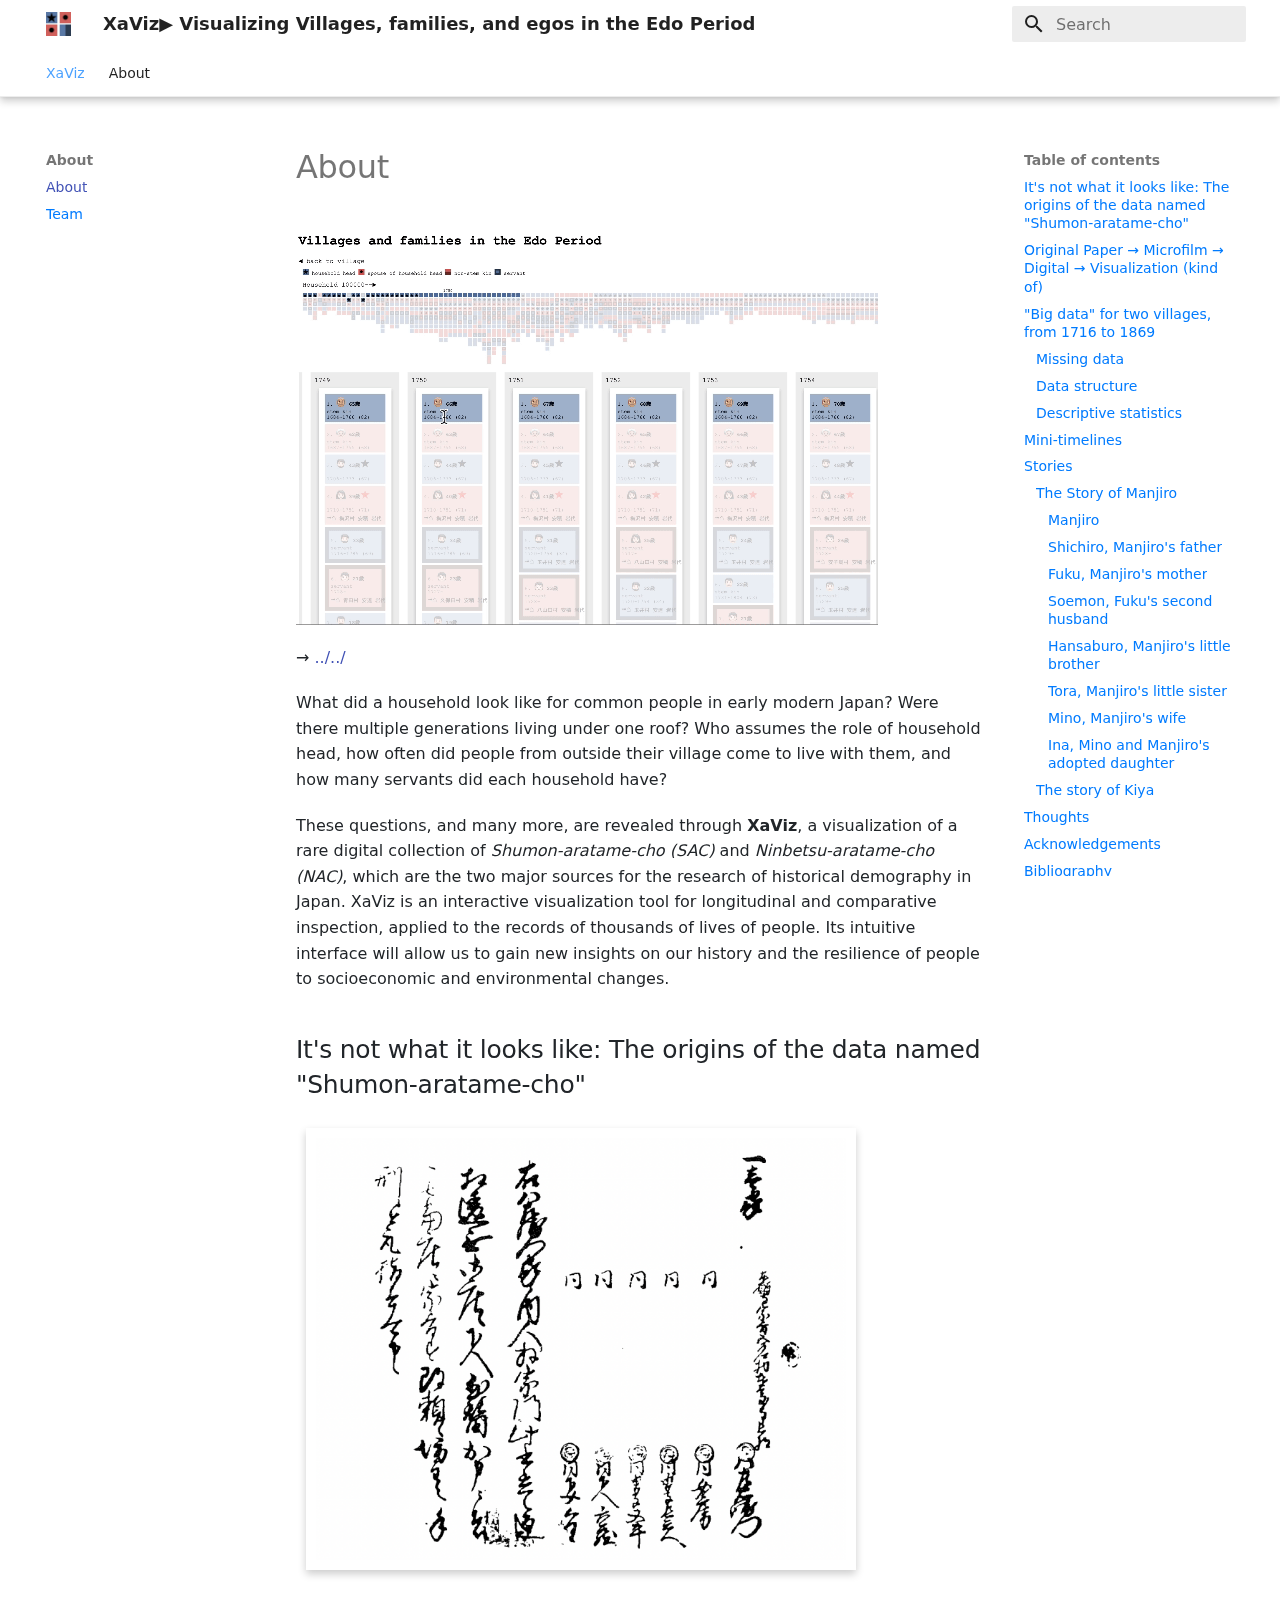
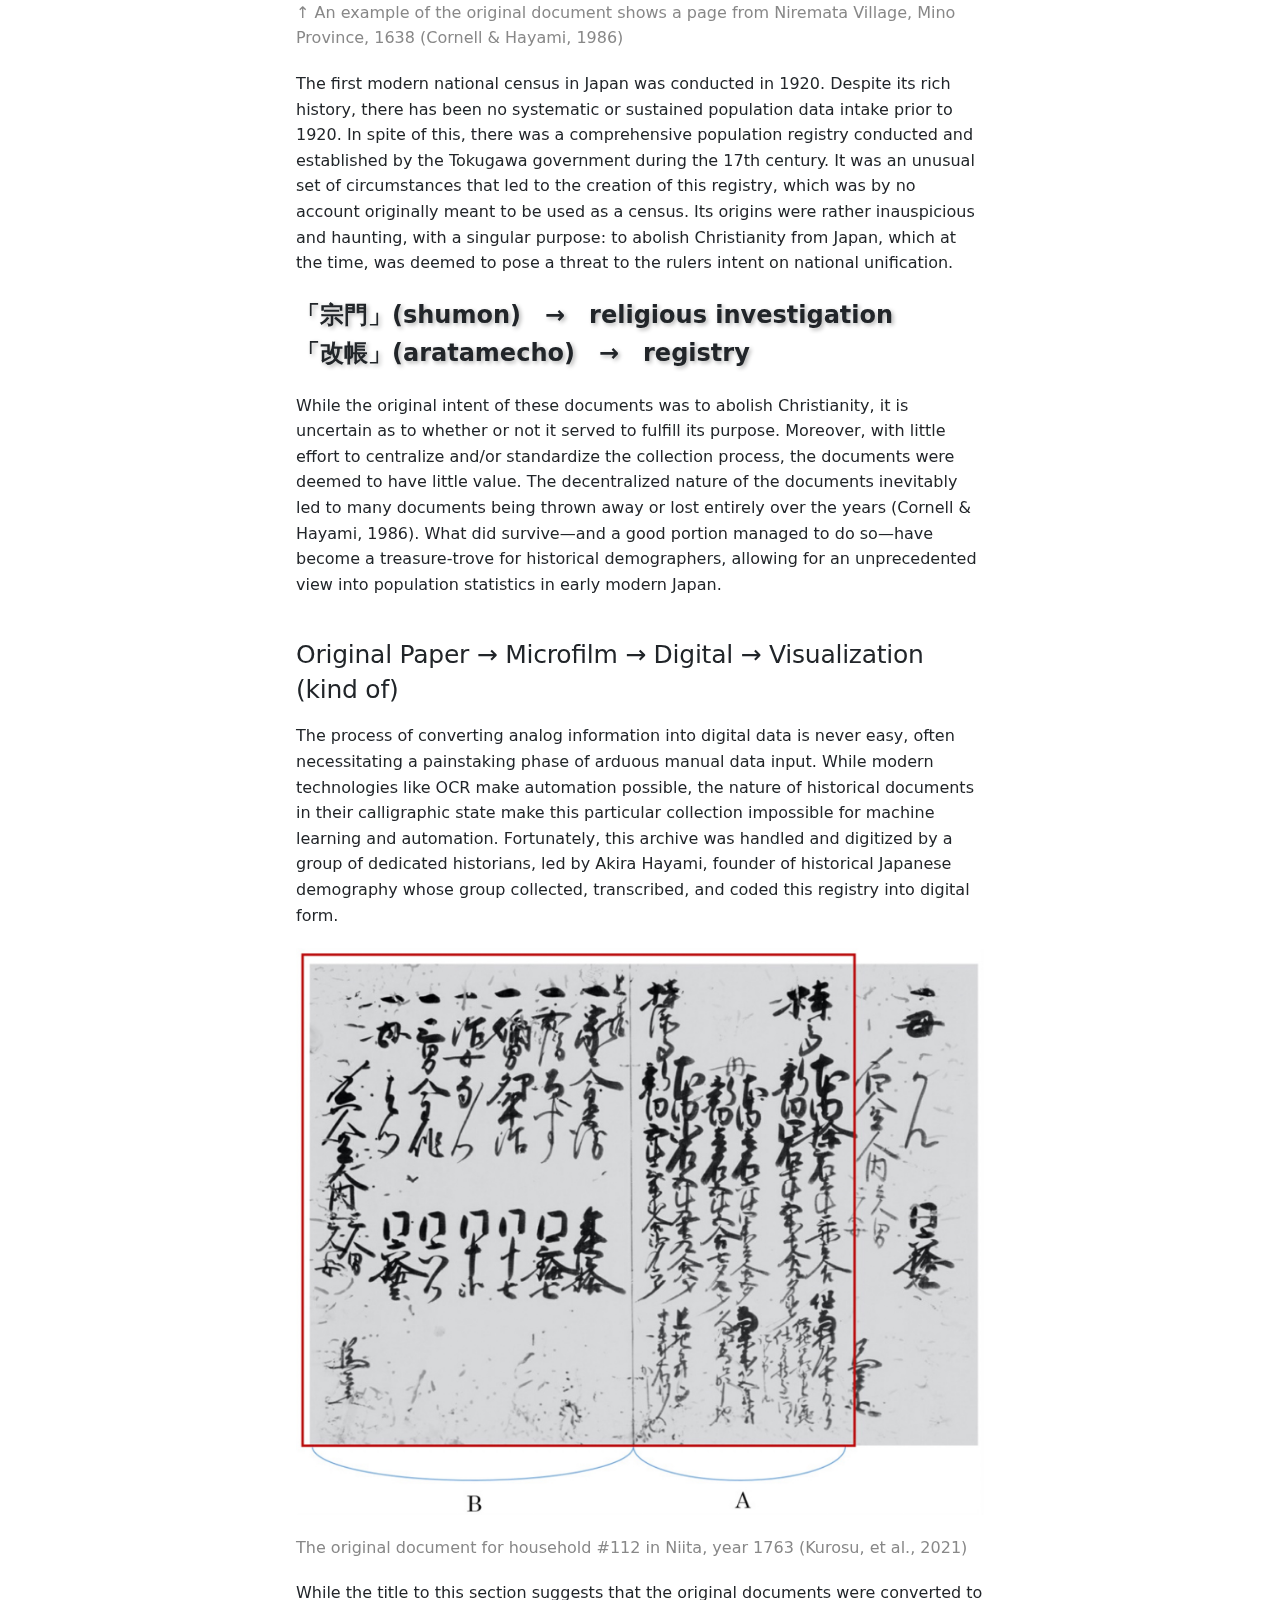
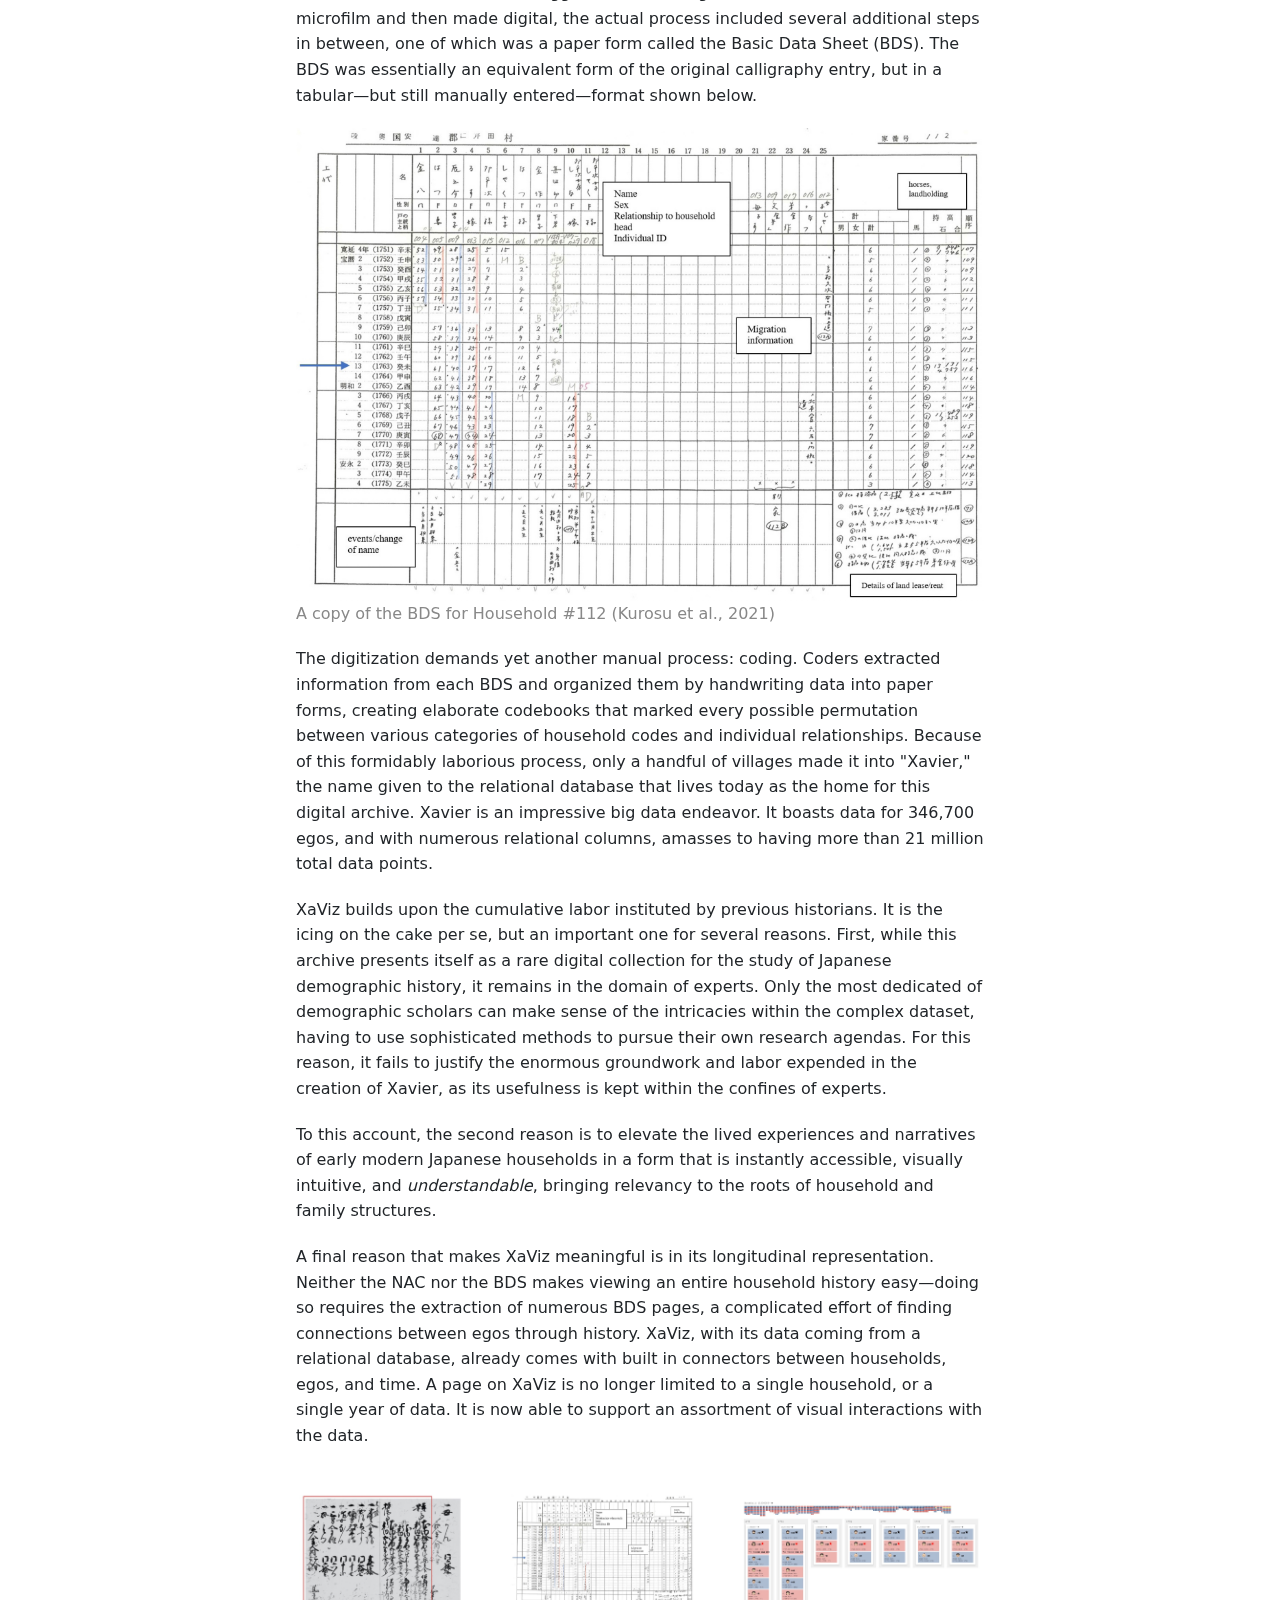
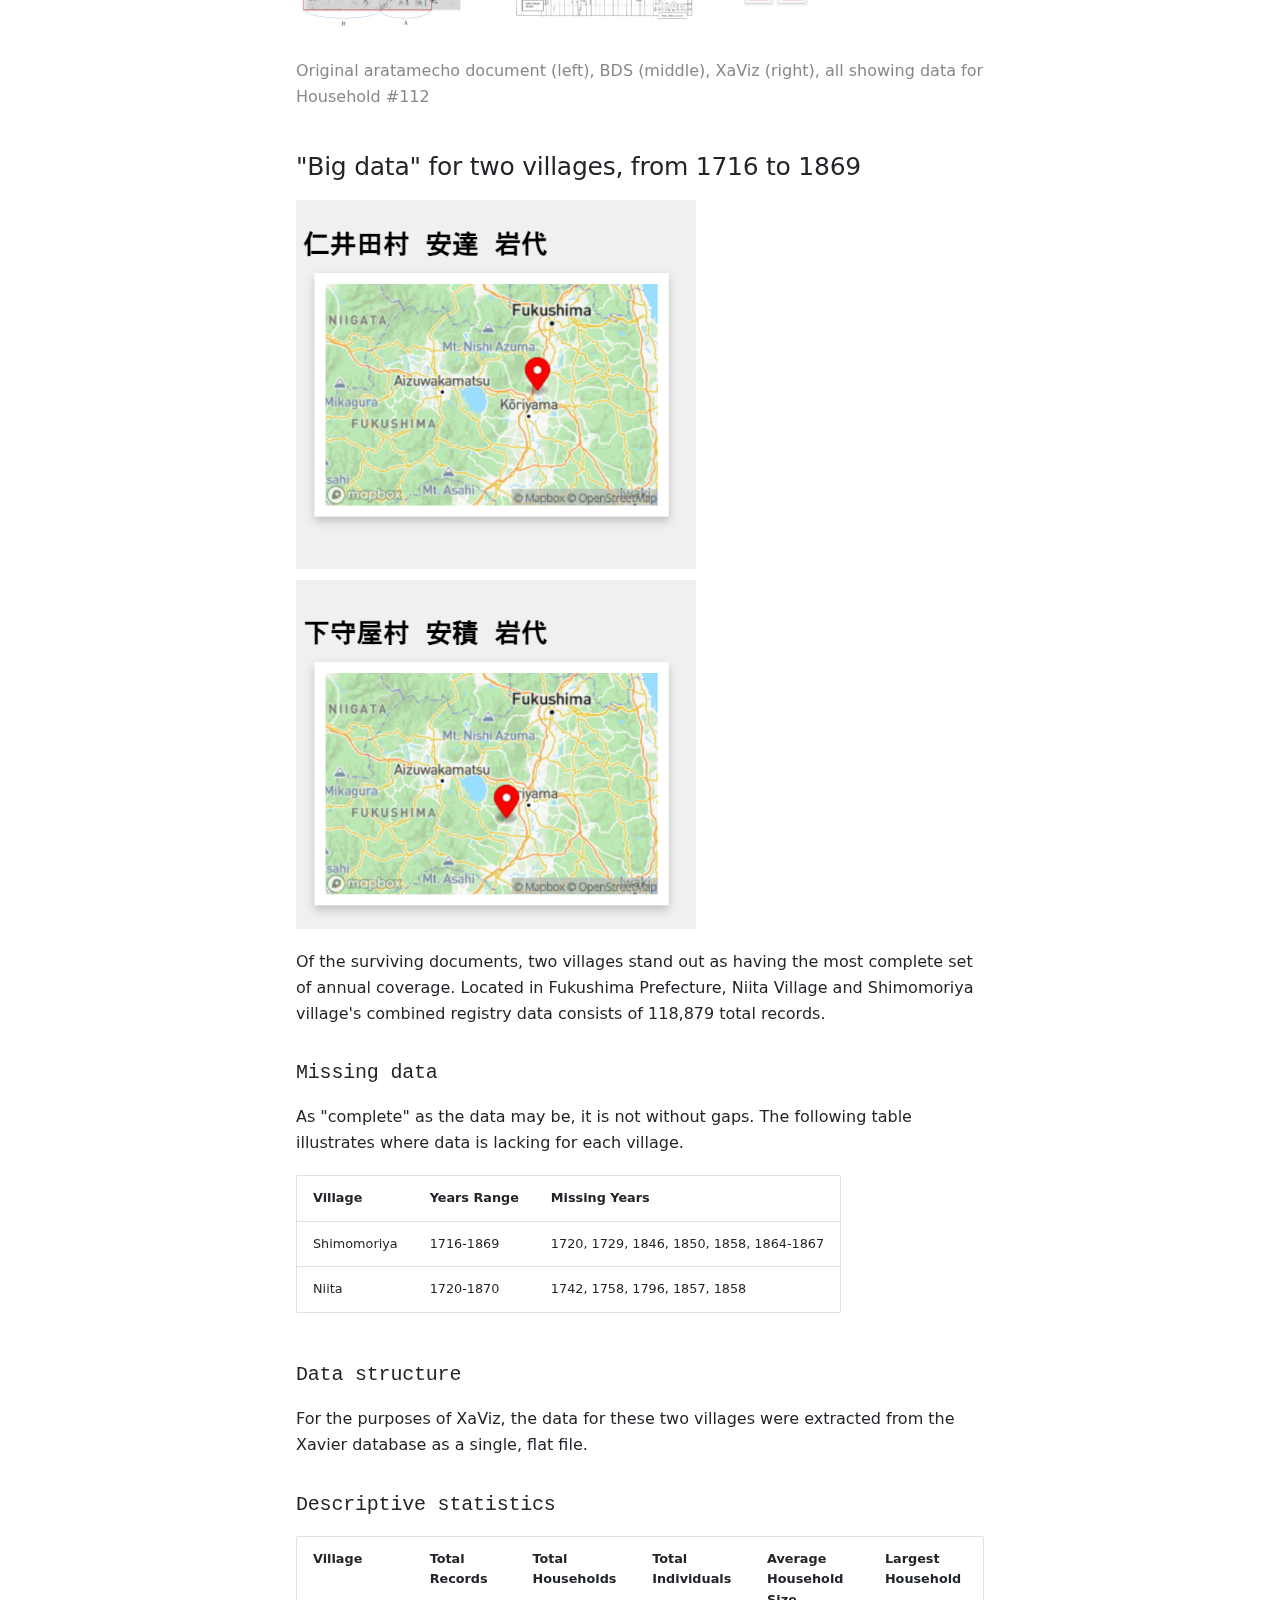
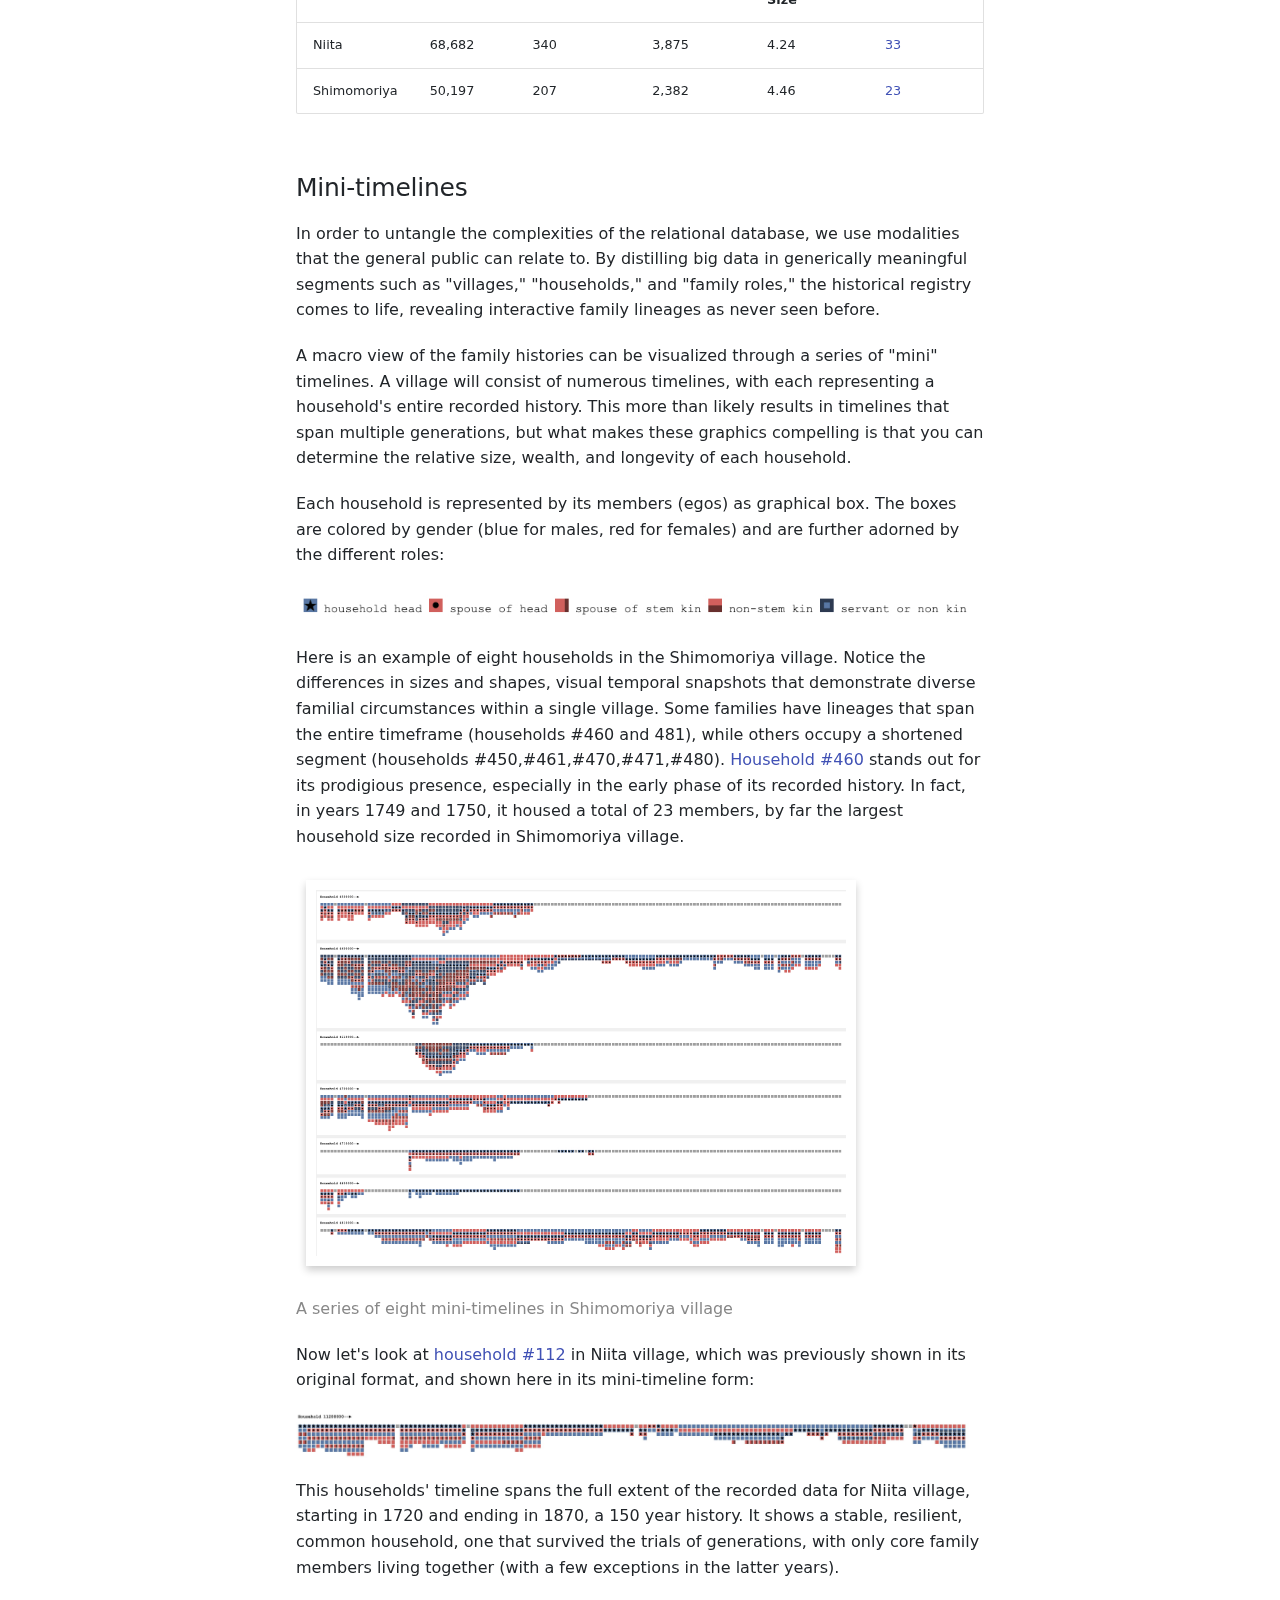
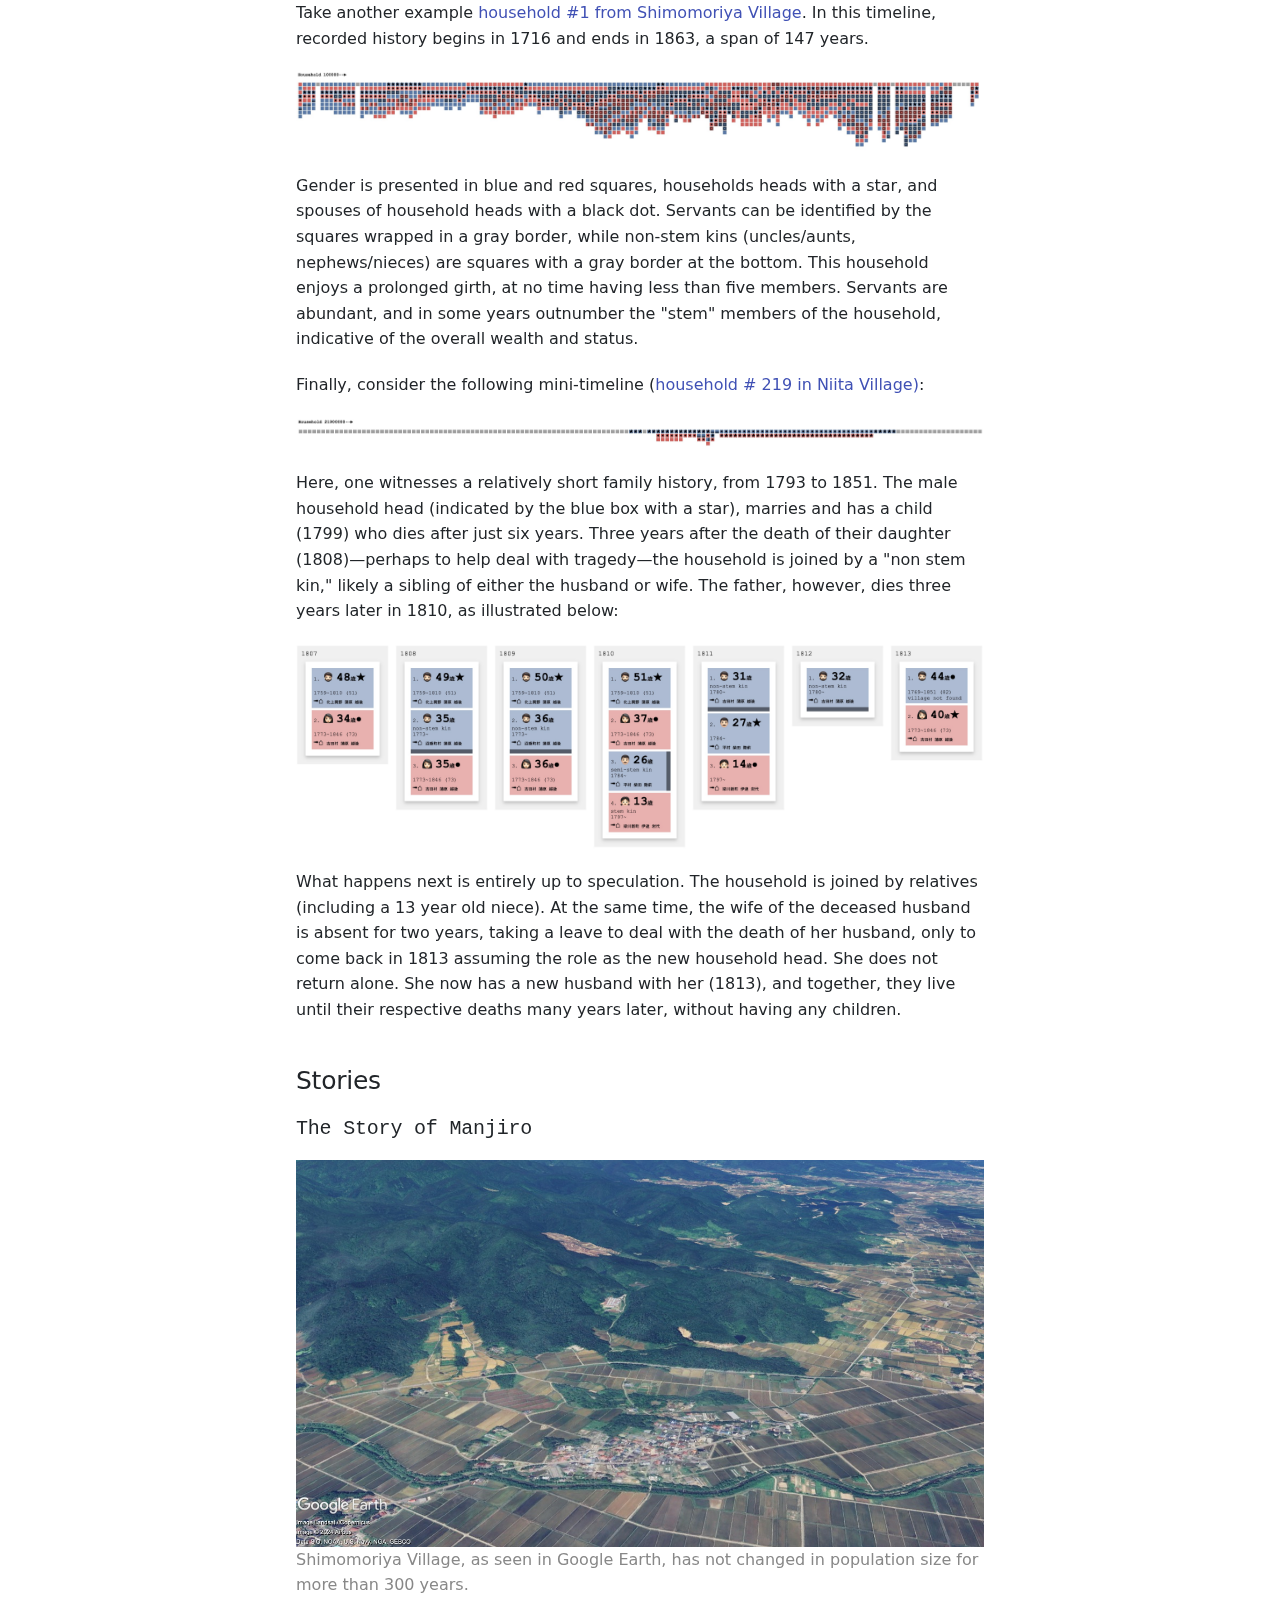
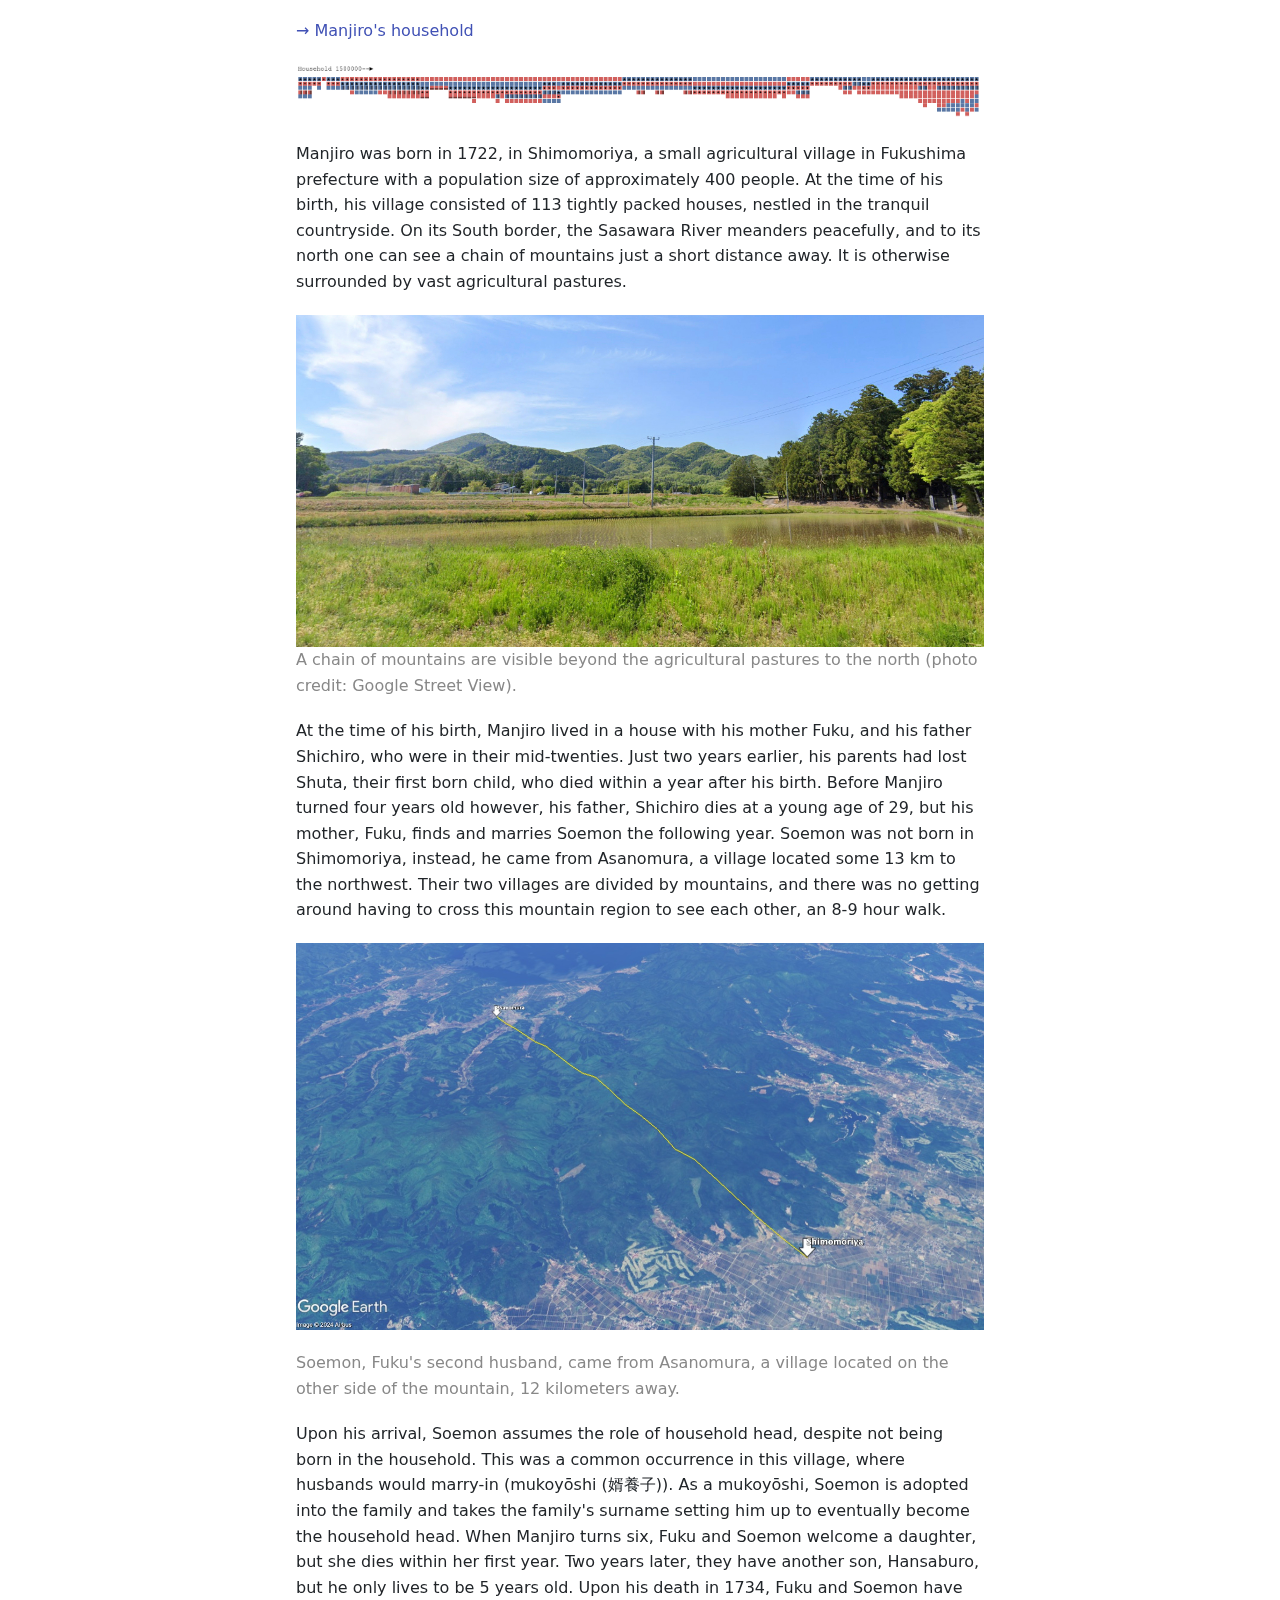
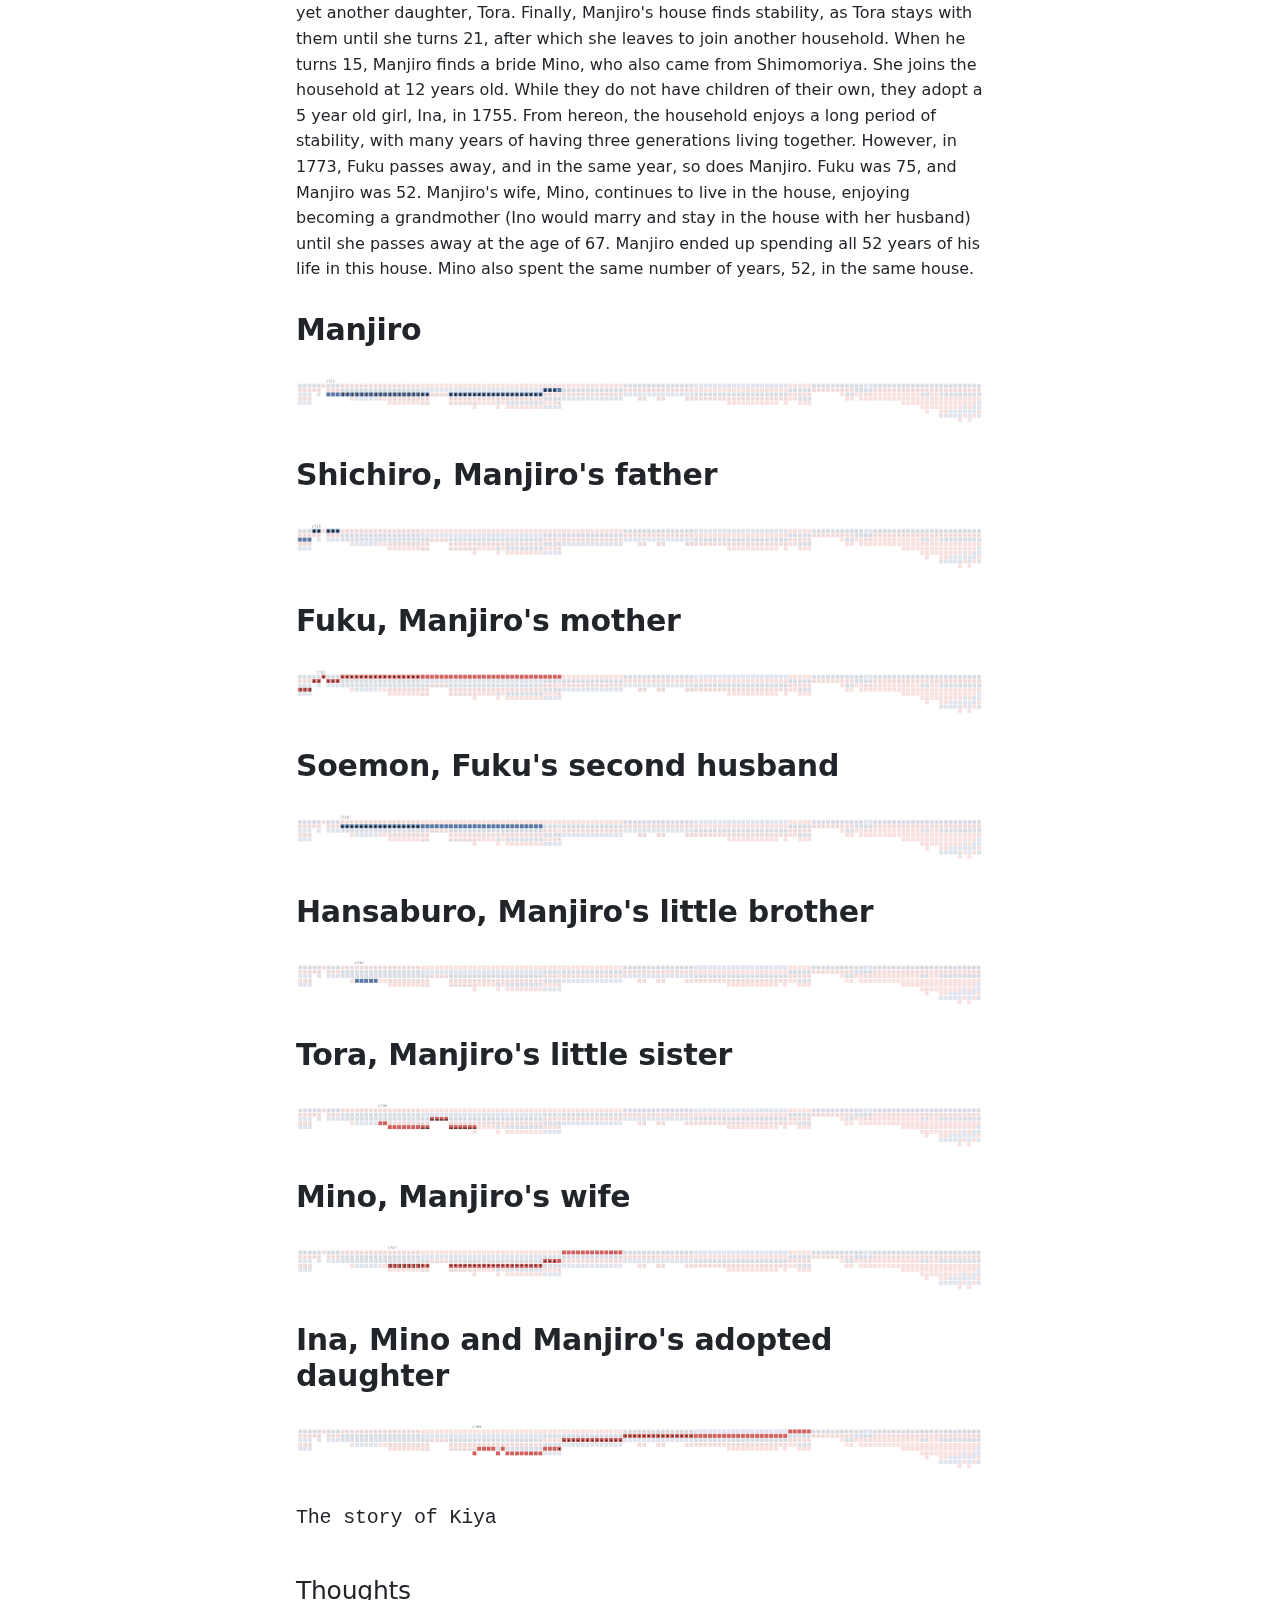
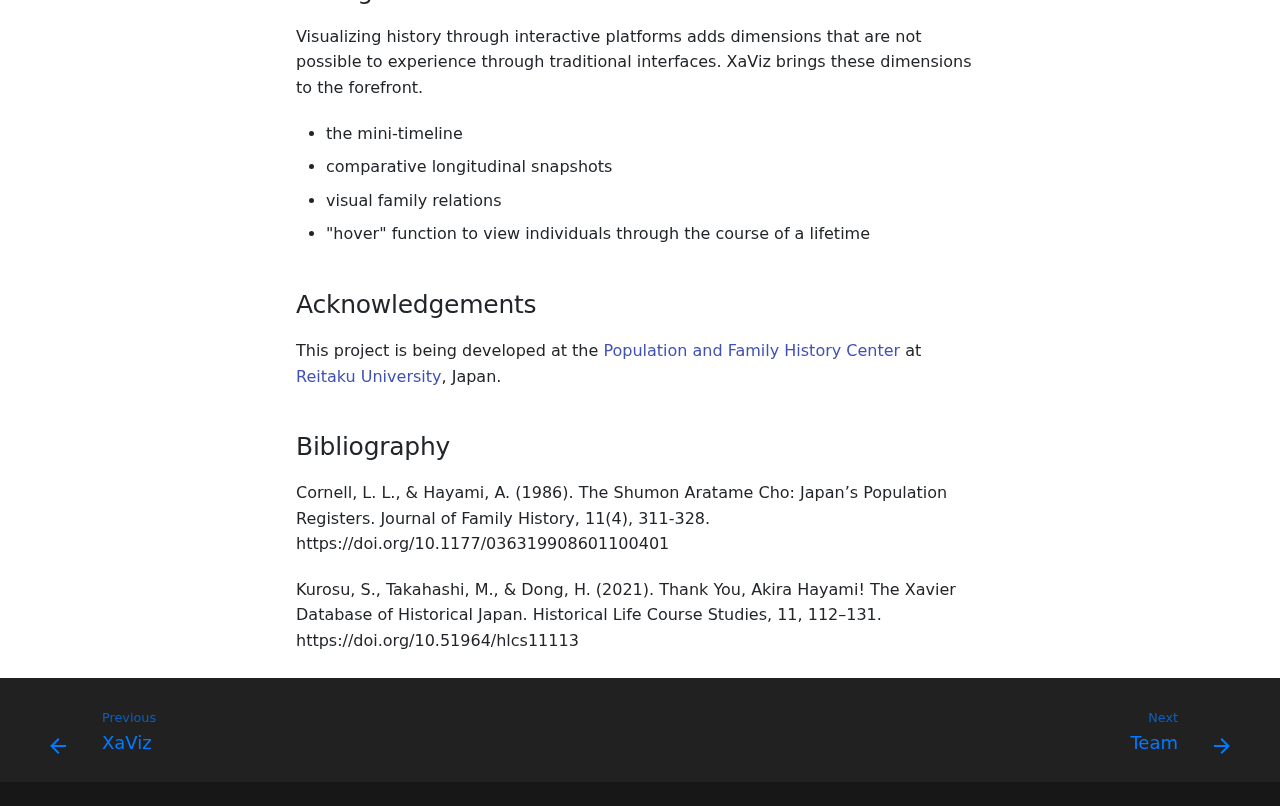
==== web/site/about/about/index.html @ e0eb6897 "created mkdocs platform" ====
<!doctype html>
<html lang="en" class="no-js">
  <head>
    
      <meta charset="utf-8">
      <meta name="viewport" content="width=device-width,initial-scale=1">
      
      
      
      
        <link rel="prev" href="../..">
      
      
        <link rel="next" href="../team/">
      
      
      <link rel="icon" href="../../assets/images/favicon.png">
      <meta name="generator" content="mkdocs-1.5.3, mkdocs-material-9.5.3">
    
    
      
        <title>About - XaViz▶︎ Visualizing Villages, families, and egos in the Edo Period</title>
      
    
    
      <link rel="stylesheet" href="../../assets/stylesheets/main.50c56a3b.min.css">
      
        
        <link rel="stylesheet" href="../../assets/stylesheets/palette.06af60db.min.css">
      
      


    
    
      
    
    
      
        
        
        <link rel="preconnect" href="https://fonts.gstatic.com" crossorigin>
        <link rel="stylesheet" href="https://fonts.googleapis.com/css?family=Roboto:300,300i,400,400i,700,700i%7CRoboto+Mono:400,400i,700,700i&display=fallback">
        <style>:root{--md-text-font:"Roboto";--md-code-font:"Roboto Mono"}</style>
      
    
    
      <link rel="stylesheet" href="https://cdn.jsdelivr.net/npm/bootstrap@5.3.3/dist/css/bootstrap.min.css">
    
      <link rel="stylesheet" href="../../css/style.css">
    
    <script>__md_scope=new URL("../..",location),__md_hash=e=>[...e].reduce((e,_)=>(e<<5)-e+_.charCodeAt(0),0),__md_get=(e,_=localStorage,t=__md_scope)=>JSON.parse(_.getItem(t.pathname+"."+e)),__md_set=(e,_,t=localStorage,a=__md_scope)=>{try{t.setItem(a.pathname+"."+e,JSON.stringify(_))}catch(e){}}</script>
    
      

    
    
    
  </head>
  
  
    
    
    
    
    
    <body dir="ltr" data-md-color-scheme="default" data-md-color-primary="white" data-md-color-accent="amber">
  
    
    <input class="md-toggle" data-md-toggle="drawer" type="checkbox" id="__drawer" autocomplete="off">
    <input class="md-toggle" data-md-toggle="search" type="checkbox" id="__search" autocomplete="off">
    <label class="md-overlay" for="__drawer"></label>
    <div data-md-component="skip">
      
        
        <a href="#its-not-what-it-looks-like-the-origins-of-the-data-named-shumon-aratame-cho" class="md-skip">
          Skip to content
        </a>
      
    </div>
    <div data-md-component="announce">
      
    </div>
    
    
      

  

<header class="md-header md-header--shadow md-header--lifted" data-md-component="header">
  <nav class="md-header__inner md-grid" aria-label="Header">
    <a href="../.." title="XaViz▶︎ Visualizing Villages, families, and egos in the Edo Period" class="md-header__button md-logo" aria-label="XaViz▶︎ Visualizing Villages, families, and egos in the Edo Period" data-md-component="logo">
      
  <img src="../../images/logo.jpg" alt="logo">

    </a>
    <label class="md-header__button md-icon" for="__drawer">
      
      <svg xmlns="http://www.w3.org/2000/svg" viewBox="0 0 24 24"><path d="M3 6h18v2H3V6m0 5h18v2H3v-2m0 5h18v2H3v-2Z"/></svg>
    </label>
    <div class="md-header__title" data-md-component="header-title">
      <div class="md-header__ellipsis">
        <div class="md-header__topic">
          <span class="md-ellipsis">
            XaViz▶︎ Visualizing Villages, families, and egos in the Edo Period
          </span>
        </div>
        <div class="md-header__topic" data-md-component="header-topic">
          <span class="md-ellipsis">
            
              About
            
          </span>
        </div>
      </div>
    </div>
    
      
    
    
    
    
      <label class="md-header__button md-icon" for="__search">
        
        <svg xmlns="http://www.w3.org/2000/svg" viewBox="0 0 24 24"><path d="M9.5 3A6.5 6.5 0 0 1 16 9.5c0 1.61-.59 3.09-1.56 4.23l.27.27h.79l5 5-1.5 1.5-5-5v-.79l-.27-.27A6.516 6.516 0 0 1 9.5 16 6.5 6.5 0 0 1 3 9.5 6.5 6.5 0 0 1 9.5 3m0 2C7 5 5 7 5 9.5S7 14 9.5 14 14 12 14 9.5 12 5 9.5 5Z"/></svg>
      </label>
      <div class="md-search" data-md-component="search" role="dialog">
  <label class="md-search__overlay" for="__search"></label>
  <div class="md-search__inner" role="search">
    <form class="md-search__form" name="search">
      <input type="text" class="md-search__input" name="query" aria-label="Search" placeholder="Search" autocapitalize="off" autocorrect="off" autocomplete="off" spellcheck="false" data-md-component="search-query" required>
      <label class="md-search__icon md-icon" for="__search">
        
        <svg xmlns="http://www.w3.org/2000/svg" viewBox="0 0 24 24"><path d="M9.5 3A6.5 6.5 0 0 1 16 9.5c0 1.61-.59 3.09-1.56 4.23l.27.27h.79l5 5-1.5 1.5-5-5v-.79l-.27-.27A6.516 6.516 0 0 1 9.5 16 6.5 6.5 0 0 1 3 9.5 6.5 6.5 0 0 1 9.5 3m0 2C7 5 5 7 5 9.5S7 14 9.5 14 14 12 14 9.5 12 5 9.5 5Z"/></svg>
        
        <svg xmlns="http://www.w3.org/2000/svg" viewBox="0 0 24 24"><path d="M20 11v2H8l5.5 5.5-1.42 1.42L4.16 12l7.92-7.92L13.5 5.5 8 11h12Z"/></svg>
      </label>
      <nav class="md-search__options" aria-label="Search">
        
        <button type="reset" class="md-search__icon md-icon" title="Clear" aria-label="Clear" tabindex="-1">
          
          <svg xmlns="http://www.w3.org/2000/svg" viewBox="0 0 24 24"><path d="M19 6.41 17.59 5 12 10.59 6.41 5 5 6.41 10.59 12 5 17.59 6.41 19 12 13.41 17.59 19 19 17.59 13.41 12 19 6.41Z"/></svg>
        </button>
      </nav>
      
    </form>
    <div class="md-search__output">
      <div class="md-search__scrollwrap" data-md-scrollfix>
        <div class="md-search-result" data-md-component="search-result">
          <div class="md-search-result__meta">
            Initializing search
          </div>
          <ol class="md-search-result__list" role="presentation"></ol>
        </div>
      </div>
    </div>
  </div>
</div>
    
    
  </nav>
  
    
      
<nav class="md-tabs" aria-label="Tabs" data-md-component="tabs">
  <div class="md-grid">
    <ul class="md-tabs__list">
      
        
  
  
  
    <li class="md-tabs__item">
      <a href="../.." class="md-tabs__link">
        
  
    
  
  XaViz

      </a>
    </li>
  

      
        
  
  
    
  
  
    
    
      <li class="md-tabs__item md-tabs__item--active">
        <a href="./" class="md-tabs__link">
          
  
    
  
  About

        </a>
      </li>
    
  

      
    </ul>
  </div>
</nav>
    
  
</header>
    
    <div class="md-container" data-md-component="container">
      
      
        
      
      <main class="md-main" data-md-component="main">
        <div class="md-main__inner md-grid">
          
            
              
              <div class="md-sidebar md-sidebar--primary" data-md-component="sidebar" data-md-type="navigation" >
                <div class="md-sidebar__scrollwrap">
                  <div class="md-sidebar__inner">
                    


  


<nav class="md-nav md-nav--primary md-nav--lifted" aria-label="Navigation" data-md-level="0">
  <label class="md-nav__title" for="__drawer">
    <a href="../.." title="XaViz▶︎ Visualizing Villages, families, and egos in the Edo Period" class="md-nav__button md-logo" aria-label="XaViz▶︎ Visualizing Villages, families, and egos in the Edo Period" data-md-component="logo">
      
  <img src="../../images/logo.jpg" alt="logo">

    </a>
    XaViz▶︎ Visualizing Villages, families, and egos in the Edo Period
  </label>
  
  <ul class="md-nav__list" data-md-scrollfix>
    
      
      
  
  
  
  
    <li class="md-nav__item">
      <a href="../.." class="md-nav__link">
        
  
  <span class="md-ellipsis">
    XaViz
  </span>
  

      </a>
    </li>
  

    
      
      
  
  
    
  
  
  
    
    
      
        
      
        
      
    
    
    
    
      
      
    
    <li class="md-nav__item md-nav__item--active md-nav__item--section md-nav__item--nested">
      
        
        
        
        <input class="md-nav__toggle md-toggle " type="checkbox" id="__nav_2" checked>
        
          
          <label class="md-nav__link" for="__nav_2" id="__nav_2_label" tabindex="">
            
  
  <span class="md-ellipsis">
    About
  </span>
  

            <span class="md-nav__icon md-icon"></span>
          </label>
        
        <nav class="md-nav" data-md-level="1" aria-labelledby="__nav_2_label" aria-expanded="true">
          <label class="md-nav__title" for="__nav_2">
            <span class="md-nav__icon md-icon"></span>
            About
          </label>
          <ul class="md-nav__list" data-md-scrollfix>
            
              
                
  
  
    
  
  
  
    <li class="md-nav__item md-nav__item--active">
      
      <input class="md-nav__toggle md-toggle" type="checkbox" id="__toc">
      
      
      
        <label class="md-nav__link md-nav__link--active" for="__toc">
          
  
  <span class="md-ellipsis">
    About
  </span>
  

          <span class="md-nav__icon md-icon"></span>
        </label>
      
      <a href="./" class="md-nav__link md-nav__link--active">
        
  
  <span class="md-ellipsis">
    About
  </span>
  

      </a>
      
        

<nav class="md-nav md-nav--secondary" aria-label="Table of contents">
  
  
  
  
    <label class="md-nav__title" for="__toc">
      <span class="md-nav__icon md-icon"></span>
      Table of contents
    </label>
    <ul class="md-nav__list" data-md-component="toc" data-md-scrollfix>
      
        <li class="md-nav__item">
  <a href="#its-not-what-it-looks-like-the-origins-of-the-data-named-shumon-aratame-cho" class="md-nav__link">
    <span class="md-ellipsis">
      It's not what it looks like: The origins of the data named "Shumon-aratame-cho"
    </span>
  </a>
  
</li>
      
        <li class="md-nav__item">
  <a href="#original-paper-microfilm-digital-visualization-kind-of" class="md-nav__link">
    <span class="md-ellipsis">
      Original Paper → Microfilm → Digital → Visualization (kind of)
    </span>
  </a>
  
</li>
      
        <li class="md-nav__item">
  <a href="#big-data-for-two-villages-from-1716-to-1869" class="md-nav__link">
    <span class="md-ellipsis">
      "Big data" for two villages, from 1716 to 1869
    </span>
  </a>
  
    <nav class="md-nav" aria-label=""Big data" for two villages, from 1716 to 1869">
      <ul class="md-nav__list">
        
          <li class="md-nav__item">
  <a href="#missing-data" class="md-nav__link">
    <span class="md-ellipsis">
      Missing data
    </span>
  </a>
  
</li>
        
          <li class="md-nav__item">
  <a href="#data-structure" class="md-nav__link">
    <span class="md-ellipsis">
      Data structure
    </span>
  </a>
  
</li>
        
          <li class="md-nav__item">
  <a href="#descriptive-statistics" class="md-nav__link">
    <span class="md-ellipsis">
      Descriptive statistics
    </span>
  </a>
  
</li>
        
      </ul>
    </nav>
  
</li>
      
        <li class="md-nav__item">
  <a href="#mini-timelines" class="md-nav__link">
    <span class="md-ellipsis">
      Mini-timelines
    </span>
  </a>
  
</li>
      
        <li class="md-nav__item">
  <a href="#stories" class="md-nav__link">
    <span class="md-ellipsis">
      Stories
    </span>
  </a>
  
    <nav class="md-nav" aria-label="Stories">
      <ul class="md-nav__list">
        
          <li class="md-nav__item">
  <a href="#the-story-of-manjiro" class="md-nav__link">
    <span class="md-ellipsis">
      The Story of Manjiro
    </span>
  </a>
  
    <nav class="md-nav" aria-label="The Story of Manjiro">
      <ul class="md-nav__list">
        
          <li class="md-nav__item">
  <a href="#manjiro" class="md-nav__link">
    <span class="md-ellipsis">
      Manjiro
    </span>
  </a>
  
</li>
        
          <li class="md-nav__item">
  <a href="#shichiro-manjiros-father" class="md-nav__link">
    <span class="md-ellipsis">
      Shichiro, Manjiro's father
    </span>
  </a>
  
</li>
        
          <li class="md-nav__item">
  <a href="#fuku-manjiros-mother" class="md-nav__link">
    <span class="md-ellipsis">
      Fuku, Manjiro's mother
    </span>
  </a>
  
</li>
        
          <li class="md-nav__item">
  <a href="#soemon-fukus-second-husband" class="md-nav__link">
    <span class="md-ellipsis">
      Soemon, Fuku's second husband
    </span>
  </a>
  
</li>
        
          <li class="md-nav__item">
  <a href="#hansaburo-manjiros-little-brother" class="md-nav__link">
    <span class="md-ellipsis">
      Hansaburo, Manjiro's little brother
    </span>
  </a>
  
</li>
        
          <li class="md-nav__item">
  <a href="#tora-manjiros-little-sister" class="md-nav__link">
    <span class="md-ellipsis">
      Tora, Manjiro's little sister
    </span>
  </a>
  
</li>
        
          <li class="md-nav__item">
  <a href="#mino-manjiros-wife" class="md-nav__link">
    <span class="md-ellipsis">
      Mino, Manjiro's wife
    </span>
  </a>
  
</li>
        
          <li class="md-nav__item">
  <a href="#ina-mino-and-manjiros-adopted-daughter" class="md-nav__link">
    <span class="md-ellipsis">
      Ina, Mino and Manjiro's adopted daughter
    </span>
  </a>
  
</li>
        
      </ul>
    </nav>
  
</li>
        
          <li class="md-nav__item">
  <a href="#the-story-of-kiya" class="md-nav__link">
    <span class="md-ellipsis">
      The story of Kiya
    </span>
  </a>
  
</li>
        
      </ul>
    </nav>
  
</li>
      
        <li class="md-nav__item">
  <a href="#thoughts" class="md-nav__link">
    <span class="md-ellipsis">
      Thoughts
    </span>
  </a>
  
</li>
      
        <li class="md-nav__item">
  <a href="#acknowledgements" class="md-nav__link">
    <span class="md-ellipsis">
      Acknowledgements
    </span>
  </a>
  
</li>
      
        <li class="md-nav__item">
  <a href="#bibliography" class="md-nav__link">
    <span class="md-ellipsis">
      Bibliography
    </span>
  </a>
  
</li>
      
    </ul>
  
</nav>
      
    </li>
  

              
            
              
                
  
  
  
  
    <li class="md-nav__item">
      <a href="../team/" class="md-nav__link">
        
  
  <span class="md-ellipsis">
    Team
  </span>
  

      </a>
    </li>
  

              
            
          </ul>
        </nav>
      
    </li>
  

    
  </ul>
</nav>
                  </div>
                </div>
              </div>
            
            
              
              <div class="md-sidebar md-sidebar--secondary" data-md-component="sidebar" data-md-type="toc" >
                <div class="md-sidebar__scrollwrap">
                  <div class="md-sidebar__inner">
                    

<nav class="md-nav md-nav--secondary" aria-label="Table of contents">
  
  
  
  
    <label class="md-nav__title" for="__toc">
      <span class="md-nav__icon md-icon"></span>
      Table of contents
    </label>
    <ul class="md-nav__list" data-md-component="toc" data-md-scrollfix>
      
        <li class="md-nav__item">
  <a href="#its-not-what-it-looks-like-the-origins-of-the-data-named-shumon-aratame-cho" class="md-nav__link">
    <span class="md-ellipsis">
      It's not what it looks like: The origins of the data named "Shumon-aratame-cho"
    </span>
  </a>
  
</li>
      
        <li class="md-nav__item">
  <a href="#original-paper-microfilm-digital-visualization-kind-of" class="md-nav__link">
    <span class="md-ellipsis">
      Original Paper → Microfilm → Digital → Visualization (kind of)
    </span>
  </a>
  
</li>
      
        <li class="md-nav__item">
  <a href="#big-data-for-two-villages-from-1716-to-1869" class="md-nav__link">
    <span class="md-ellipsis">
      "Big data" for two villages, from 1716 to 1869
    </span>
  </a>
  
    <nav class="md-nav" aria-label=""Big data" for two villages, from 1716 to 1869">
      <ul class="md-nav__list">
        
          <li class="md-nav__item">
  <a href="#missing-data" class="md-nav__link">
    <span class="md-ellipsis">
      Missing data
    </span>
  </a>
  
</li>
        
          <li class="md-nav__item">
  <a href="#data-structure" class="md-nav__link">
    <span class="md-ellipsis">
      Data structure
    </span>
  </a>
  
</li>
        
          <li class="md-nav__item">
  <a href="#descriptive-statistics" class="md-nav__link">
    <span class="md-ellipsis">
      Descriptive statistics
    </span>
  </a>
  
</li>
        
      </ul>
    </nav>
  
</li>
      
        <li class="md-nav__item">
  <a href="#mini-timelines" class="md-nav__link">
    <span class="md-ellipsis">
      Mini-timelines
    </span>
  </a>
  
</li>
      
        <li class="md-nav__item">
  <a href="#stories" class="md-nav__link">
    <span class="md-ellipsis">
      Stories
    </span>
  </a>
  
    <nav class="md-nav" aria-label="Stories">
      <ul class="md-nav__list">
        
          <li class="md-nav__item">
  <a href="#the-story-of-manjiro" class="md-nav__link">
    <span class="md-ellipsis">
      The Story of Manjiro
    </span>
  </a>
  
    <nav class="md-nav" aria-label="The Story of Manjiro">
      <ul class="md-nav__list">
        
          <li class="md-nav__item">
  <a href="#manjiro" class="md-nav__link">
    <span class="md-ellipsis">
      Manjiro
    </span>
  </a>
  
</li>
        
          <li class="md-nav__item">
  <a href="#shichiro-manjiros-father" class="md-nav__link">
    <span class="md-ellipsis">
      Shichiro, Manjiro's father
    </span>
  </a>
  
</li>
        
          <li class="md-nav__item">
  <a href="#fuku-manjiros-mother" class="md-nav__link">
    <span class="md-ellipsis">
      Fuku, Manjiro's mother
    </span>
  </a>
  
</li>
        
          <li class="md-nav__item">
  <a href="#soemon-fukus-second-husband" class="md-nav__link">
    <span class="md-ellipsis">
      Soemon, Fuku's second husband
    </span>
  </a>
  
</li>
        
          <li class="md-nav__item">
  <a href="#hansaburo-manjiros-little-brother" class="md-nav__link">
    <span class="md-ellipsis">
      Hansaburo, Manjiro's little brother
    </span>
  </a>
  
</li>
        
          <li class="md-nav__item">
  <a href="#tora-manjiros-little-sister" class="md-nav__link">
    <span class="md-ellipsis">
      Tora, Manjiro's little sister
    </span>
  </a>
  
</li>
        
          <li class="md-nav__item">
  <a href="#mino-manjiros-wife" class="md-nav__link">
    <span class="md-ellipsis">
      Mino, Manjiro's wife
    </span>
  </a>
  
</li>
        
          <li class="md-nav__item">
  <a href="#ina-mino-and-manjiros-adopted-daughter" class="md-nav__link">
    <span class="md-ellipsis">
      Ina, Mino and Manjiro's adopted daughter
    </span>
  </a>
  
</li>
        
      </ul>
    </nav>
  
</li>
        
          <li class="md-nav__item">
  <a href="#the-story-of-kiya" class="md-nav__link">
    <span class="md-ellipsis">
      The story of Kiya
    </span>
  </a>
  
</li>
        
      </ul>
    </nav>
  
</li>
      
        <li class="md-nav__item">
  <a href="#thoughts" class="md-nav__link">
    <span class="md-ellipsis">
      Thoughts
    </span>
  </a>
  
</li>
      
        <li class="md-nav__item">
  <a href="#acknowledgements" class="md-nav__link">
    <span class="md-ellipsis">
      Acknowledgements
    </span>
  </a>
  
</li>
      
        <li class="md-nav__item">
  <a href="#bibliography" class="md-nav__link">
    <span class="md-ellipsis">
      Bibliography
    </span>
  </a>
  
</li>
      
    </ul>
  
</nav>
                  </div>
                </div>
              </div>
            
          
          
            <div class="md-content" data-md-component="content">
              <article class="md-content__inner md-typeset">
                
                  


  <h1>About</h1>

<style>

.post-image {
    width: 80%;
    height: auto;
    margin: 10px;
    padding: 10px;
    box-shadow: 0 4px 8px 0 rgba(0,0,0,0.2);
}

.big-quote {
    font-size: 1.2rem;
    font-weight: bold;
    font-family:'Courier New', Courier, monospace';
    color: rgb(213, 213, 213) !important;
    text-shadow: 2px 2px 4px rgba(0, 0, 0, 0.3);
    margin: 0 0 -2rem !important;
}

caption {
    font-size: 0.8rem;
    color: #888;
    text-align: center;
    margin-top: -10px;
    margin-bottom: 20px;

}

.caption {
    font-size: 0.8rem;
    color: #888;
    text-align: center;
    margin-top: -10px;
    margin-bottom: 20px;

}
</style>

<p><a href="../../" target="_blank"><img src="../../images/XaViz.gif"></a></p>
<p>→ <a href="../../">../../</a></p>
<p>What did a household look like for common people in early modern Japan? Were there multiple generations living under one roof? Who assumes the role of household head, how often did people from outside their village come to live with them, and how many servants did each household have?</p>
<p>These questions, and many more, are revealed through <strong>XaViz</strong>, a visualization of a rare digital collection of <em>Shumon-aratame-cho (SAC)</em> and <em>Ninbetsu-aratame-cho (NAC)</em>, which are the two major sources for the research of historical demography in Japan. XaViz is an interactive visualization tool for longitudinal and comparative inspection, applied to the records of thousands of lives of people. Its intuitive interface will allow us to gain new insights on our history and the resilience of people to socioeconomic and environmental changes.</p>
<h2 id="its-not-what-it-looks-like-the-origins-of-the-data-named-shumon-aratame-cho">It's not what it looks like: The origins of the data named "Shumon-aratame-cho"</h2>
<p><img src="../../images/shumon original.png" class="post-image"></p>
<p><span class="caption">↑ An example of the original document shows a page from Niremata Village, Mino Province, 1638 (Cornell &amp; Hayami, 1986)</span></p>
<p>The first modern national census in Japan was conducted in 1920. Despite its rich history, there has been no systematic or sustained population data intake prior to 1920. In spite of this, there was a comprehensive population registry conducted and established by the Tokugawa government during the 17th century. It was an unusual set of circumstances that led to the creation of this registry, which was by no account originally meant to be used as a census. Its origins were rather inauspicious and haunting, with a singular purpose: to abolish Christianity from Japan, which at the time, was deemed to pose a threat to the rulers intent on national unification. </p>
<p><span class="big-quote">
「宗門」(shumon)　→　religious investigation<br>
「改帳」(aratamecho)　→　registry
</span></p>
<p>While the original intent of these documents was to abolish Christianity, it is uncertain as to whether or not it served to fulfill its purpose. Moreover, with little effort to centralize and/or standardize the collection process, the documents were deemed to have little value. The decentralized nature of the documents inevitably led to many documents being thrown away or lost entirely over the years (Cornell &amp; Hayami, 1986). What did survive—and a good portion managed to do so—have become a treasure-trove for historical demographers, allowing for an unprecedented view into population statistics in early modern Japan.</p>
<h2 id="original-paper-microfilm-digital-visualization-kind-of">Original Paper → Microfilm → Digital → Visualization (kind of)</h2>
<p>The process of converting analog information into digital data is never easy, often necessitating a painstaking phase of arduous manual data input. While modern technologies like OCR make automation possible, the nature of historical documents in their calligraphic state make this particular collection impossible for machine learning and automation. Fortunately, this archive was handled and digitized by a group of dedicated historians, led by Akira Hayami, founder of historical Japanese demography whose group collected, transcribed, and coded this registry into digital form. </p>
<p><img alt="alt text" src="../../images/original%20shumon%20112.jpg" /></p>
<p><span class = "caption">The original document for household #112 in Niita, year 1763 (Kurosu, et al., 2021)</span></p>
<p>While the title to this section suggests that the original documents were converted to microfilm and then made digital, the actual process included several additional steps in between, one of which was a paper form called the Basic Data Sheet (BDS). The BDS was essentially an equivalent form of the original calligraphy entry, but in a tabular—but still manually entered—format shown below. </p>
<p><img alt="alt text" src="../../images/bds%20112.jpg" />
<span class="caption">A copy of the BDS for Household #112 (Kurosu et al., 2021)</span></p>
<p>The digitization demands yet another manual process: coding. Coders extracted information from each BDS and organized them by handwriting data into paper forms, creating elaborate codebooks that marked every possible permutation between various categories of household codes and individual relationships. Because of this formidably laborious process, only a handful of villages made it into "Xavier," the name given to the relational database that lives today as the home for this digital archive. Xavier is an impressive big data endeavor. It boasts data for 346,700 egos, and with numerous relational columns, amasses to having more than 21 million total data points.</p>
<p>XaViz builds upon the cumulative labor instituted by previous historians. It is the icing on the cake per se, but an important one for several reasons. First, while this archive presents itself as a rare digital collection for the study of Japanese demographic history, it remains in the domain of experts. Only the most dedicated of demographic scholars can make sense of the intricacies within the complex dataset, having to use sophisticated methods to pursue their own research agendas. For this reason, it fails to justify the enormous groundwork and labor expended in the creation of Xavier, as its usefulness is kept within the confines of experts. </p>
<p>To this account, the second reason is to elevate the lived experiences and narratives of early modern Japanese households in a form that is instantly accessible, visually intuitive, and <em>understandable</em>, bringing relevancy to the roots of household and family structures.</p>
<p>A final reason that makes XaViz meaningful is in its longitudinal representation. Neither the NAC nor the BDS makes viewing an entire household history easy—doing so requires the extraction of numerous BDS pages, a complicated effort of finding connections between egos through history. XaViz, with its data coming from a relational database, already comes with built in connectors between households, egos, and time. A page on XaViz is no longer limited to a single household, or a single year of data. It is now able to support an assortment of visual interactions with the data.</p>
<p><img alt="alt text" src="../../images/nac%20bds%20web.jpg" /></p>
<p><span class="caption">Original aratamecho document (left), BDS (middle), XaViz (right), all showing data for Household #112</p>
<h2 id="big-data-for-two-villages-from-1716-to-1869">"Big data" for two villages, from 1716 to 1869</h2>
<p><img src="../../images/niita shimomoriya map.png" width=400></p>
<p>Of the surviving documents, two villages stand out as having the most complete set of annual coverage. Located in Fukushima Prefecture, Niita Village and Shimomoriya village's combined registry data consists of 118,879 total records. </p>
<h3 id="missing-data">Missing data</h3>
<p>As "complete" as the data may be, it is not without gaps. The following table illustrates where data is lacking for each village.</p>
<table>
<thead>
<tr>
<th>Village</th>
<th>Years Range</th>
<th>Missing Years</th>
</tr>
</thead>
<tbody>
<tr>
<td>Shimomoriya</td>
<td>1716-1869</td>
<td>1720, 1729, 1846, 1850, 1858, 1864-1867</td>
</tr>
<tr>
<td>Niita</td>
<td>1720-1870</td>
<td>1742, 1758, 1796, 1857, 1858</td>
</tr>
</tbody>
</table>
<h3 id="data-structure">Data structure</h3>
<p>For the purposes of XaViz, the data for these two villages were extracted from the Xavier database as a single, flat file.</p>
<h3 id="descriptive-statistics">Descriptive statistics</h3>
<table>
<thead>
<tr>
<th>Village</th>
<th>Total Records</th>
<th>Total Households</th>
<th>Total Individuals</th>
<th>Average Household Size</th>
<th>Largest Household</th>
</tr>
</thead>
<tbody>
<tr>
<td>Niita</td>
<td>68,682</td>
<td>340</td>
<td>3,875</td>
<td>4.24</td>
<td><a href="../../?vil_id=5010130&amp;hhid=6330000">33</a></td>
</tr>
<tr>
<td>Shimomoriya</td>
<td>50,197</td>
<td>207</td>
<td>2,382</td>
<td>4.46</td>
<td><a href="../../?vil_id=5040310&amp;hhid=4600000">23</a></td>
</tr>
</tbody>
</table>
<h2 id="mini-timelines">Mini-timelines</h2>
<p>In order to untangle the complexities of the relational database, we use modalities that the general public can relate to. By distilling big data in generically meaningful segments such as "villages," "households," and "family roles," the historical registry comes to life, revealing interactive family lineages as never seen before. </p>
<p>A macro view of the family histories can be visualized through a series of "mini" timelines. A village will consist of numerous timelines, with each representing a household's entire recorded history. This more than likely results in timelines that span multiple generations, but what makes these graphics compelling is that you can determine the relative size, wealth, and longevity of each household. </p>
<p>Each household is represented by its members (egos) as graphical box. The boxes are colored by gender (blue for males, red for females) and are further adorned by the different roles:</p>
<p><img src="../../images/legend.jpg" ></p>
<p>Here is an example of eight households in the Shimomoriya village. Notice the differences in sizes and shapes, visual temporal snapshots that demonstrate diverse familial circumstances within a single village. Some families have lineages that span the entire timeframe (households #460 and 481), while others occupy a shortened segment (households #450,#461,#470,#471,#480). <a href="../../?vil_id=5040310&amp;hhid=4600000">Household #460</a> stands out for its prodigious presence, especially in the early phase of its recorded history. In fact, in years 1749 and 1750, it housed a total of 23 members, by far the largest household size recorded in Shimomoriya village.</p>
<p><img src="../../images/timelines 450-481.jpg" class="post-image"></p>
<p><span class="caption">A series of eight mini-timelines in Shimomoriya village</span></p>
<p>Now let's look at <a href="../../?vil_id=5010130&amp;hhid=11200000">household #112</a> in Niita village, which was previously shown in its original format, and shown here in its mini-timeline form:</p>
<p><img alt="alt text" src="../../images/mini-timeline%20112.jpg" /></p>
<p>This households' timeline spans the full extent of the recorded data for Niita village, starting in 1720 and ending in 1870, a 150 year history. It shows a stable, resilient, common household, one that survived the trials of generations, with only core family members living together (with a few exceptions in the latter years).</p>
<p>Take another example <a href="../../?vil_id=5040310&amp;hhid=100000">household #1 from Shimomoriya Village</a>. In this timeline, recorded history begins in 1716 and ends in 1863, a span of 147 years.</p>
<p><img alt="alt text" src="../../images/hh%201.jpg" /></p>
<p>Gender is presented in blue and red squares, households heads with a star, and spouses of household heads with a black dot. Servants can be identified by the squares wrapped in a gray border, while non-stem kins (uncles/aunts, nephews/nieces) are squares with a gray border at the bottom. This household enjoys a prolonged girth, at no time having less than five members. Servants are abundant, and in some years outnumber the "stem" members of the household, indicative of the overall wealth and status.</p>
<p>Finally, consider the following mini-timeline (<a href="../../?vil_id=5010130&amp;hhid=21900000">household # 219 in Niita Village)</a>:</p>
<p><img alt="alt text" src="../../images/hh%20219.jpg" /></p>
<p>Here, one witnesses a relatively short family history, from 1793 to 1851. The male household head (indicated by the blue box with a star), marries and has a child (1799) who dies after just six years. Three years after the death of their daughter (1808)—perhaps to help deal with tragedy—the household is joined by a "non stem kin," likely a sibling of either the husband or wife. The father, however, dies three years later in 1810, as illustrated below:</p>
<p><img alt="alt text" src="../../images/hh%20219%20closeup.jpg" /></p>
<p>What happens next is entirely up to speculation. The household is joined by relatives (including a 13 year old niece). At the same time, the wife of the deceased husband is absent for two years, taking a leave to deal with the death of her husband, only to come back in 1813 assuming the role as the new household head. She does not return alone. She now has a new husband with her (1813), and together, they live until their respective deaths many years later, without having any children.</p>
<h2 id="stories">Stories</h2>
<h3 id="the-story-of-manjiro">The Story of Manjiro</h3>
<p><img alt="alt text" src="../../images/shimomoriya%20google%20earth.jpg" />
<span class="caption">Shimomoriya Village, as seen in Google Earth, has not changed in population size for more than 300 years.</span></p>
<p><a href="../../?vil_id=5040310&amp;hhid=1500000">→ Manjiro's household</a></p>
<p><img alt="alt text" src="../../images/manji%20timeline.jpg" /></p>
<p>Manjiro was born in 1722, in Shimomoriya, a small agricultural village in Fukushima prefecture with a population size of approximately 400 people. At the time of his birth, his village consisted of 113 tightly packed houses, nestled in the tranquil countryside. On its South border, the Sasawara River meanders peacefully, and to its north one can see a chain of mountains just a short distance away. It is otherwise surrounded by vast agricultural pastures.</p>
<p><img alt="alt text" src="../../images/manji%20mountains.jpg" />
<span class="caption">A chain of mountains are visible beyond the agricultural pastures to the north (photo credit: Google Street View).</span></p>
<p>At the time of his birth, Manjiro lived in a house with his mother Fuku, and his father Shichiro, who were in their mid-twenties. Just two years earlier, his parents had lost Shuta, their first born child, who died within a year after his birth. Before Manjiro turned four years old however, his father, Shichiro dies at a young age of 29, but his mother, Fuku, finds and marries Soemon the following year. Soemon was not born in Shimomoriya, instead, he came from Asanomura, a village located some 13 km to the northwest. Their two villages are divided by mountains, and there was no getting around having to cross this mountain region to see each other, an 8-9 hour walk. </p>
<p><img alt="alt text" src="../../images/shimomoriya%20to%20asanomura%20google%20earth.jpg" /></p>
<p><span class="caption">Soemon, Fuku's second husband, came from Asanomura, a village located on the other side of the mountain, 12 kilometers away.</span></p>
<p>Upon his arrival, Soemon assumes the role of household head, despite not being born in the household. This was a common occurrence in this village, where husbands would marry-in  (mukoyōshi (婿養子)). As a mukoyōshi, Soemon is adopted into the family and takes the family's surname setting him up to eventually become the household head. When Manjiro turns six, Fuku and Soemon welcome a daughter, but she dies within her first year. Two years later, they have another son, Hansaburo, but he only lives to be 5 years old. Upon his death in 1734, Fuku and Soemon have yet another daughter, Tora. Finally, Manjiro's house finds stability, as Tora stays with them until she turns 21, after which she leaves to join another household. When he turns 15, Manjiro finds a bride Mino, who also came from Shimomoriya. She joins the household at 12 years old. While they do not have children of their own, they adopt a 5 year old girl, Ina, in 1755. From hereon, the household enjoys a long period of stability, with many years of having three generations living together. However, in 1773, Fuku passes away, and in the same year, so does Manjiro. Fuku was 75, and Manjiro was 52. Manjiro's wife, Mino, continues to live in the house, enjoying becoming a grandmother (Ino would marry and stay in the house with her husband) until she passes away at the age of 67. Manjiro ended up spending all 52 years of his life in this house. Mino also spent the same number of years, 52, in the same house.</p>
<h4 id="manjiro">Manjiro</h4>
<p><img alt="alt text" src="../../images/manji.jpg" /></p>
<h4 id="shichiro-manjiros-father">Shichiro, Manjiro's father</h4>
<p><img alt="alt text" src="../../images/shichiro.jpg" /></p>
<h4 id="fuku-manjiros-mother">Fuku, Manjiro's mother</h4>
<p><img alt="alt text" src="../../images/fuku.jpg" /></p>
<h4 id="soemon-fukus-second-husband">Soemon, Fuku's second husband</h4>
<p><img alt="alt text" src="../../images/soemon.jpg" /></p>
<h4 id="hansaburo-manjiros-little-brother">Hansaburo, Manjiro's little brother</h4>
<p><img alt="alt text" src="../../images/hansaburo.jpg" /></p>
<h4 id="tora-manjiros-little-sister">Tora, Manjiro's little sister</h4>
<p><img alt="alt text" src="../../images/tora.jpg" /></p>
<h4 id="mino-manjiros-wife">Mino, Manjiro's wife</h4>
<p><img alt="alt text" src="../../images/mino.jpg" /></p>
<h4 id="ina-mino-and-manjiros-adopted-daughter">Ina, Mino and Manjiro's adopted daughter</h4>
<p><img alt="alt text" src="../../images/ina.jpg" /></p>
<h3 id="the-story-of-kiya">The story of Kiya</h3>
<h2 id="thoughts">Thoughts</h2>
<p>Visualizing history through interactive platforms adds dimensions that are not possible to experience through traditional interfaces. XaViz brings these dimensions to the forefront.</p>
<ul>
<li>the mini-timeline</li>
<li>comparative longitudinal snapshots</li>
<li>visual family relations</li>
<li>"hover" function to view individuals through the course of a lifetime</li>
</ul>
<h2 id="acknowledgements">Acknowledgements</h2>
<p>This project is being developed at the <a href="https://www.pfhp-japan.info/">Population and Family History Center</a> at <a href="https://www.reitaku-u.ac.jp/">Reitaku University</a>, Japan.</p>
<h2 id="bibliography">Bibliography</h2>
<p>Cornell, L. L., &amp; Hayami, A. (1986). The Shumon Aratame Cho: Japan’s Population Registers. Journal of Family History, 11(4), 311-328. https://doi.org/10.1177/036319908601100401</p>
<p>Kurosu, S., Takahashi, M., &amp; Dong, H. (2021). Thank You, Akira Hayami! The Xavier Database of
Historical Japan. Historical Life Course Studies, 11, 112–131. https://doi.org/10.51964/hlcs11113</p>







  
  






                
              </article>
            </div>
          
          
<script>var target=document.getElementById(location.hash.slice(1));target&&target.name&&(target.checked=target.name.startsWith("__tabbed_"))</script>
        </div>
        
      </main>
      
        <footer class="md-footer">
  
    
      
      <nav class="md-footer__inner md-grid" aria-label="Footer" >
        
          
          <a href="../.." class="md-footer__link md-footer__link--prev" aria-label="Previous: XaViz">
            <div class="md-footer__button md-icon">
              
              <svg xmlns="http://www.w3.org/2000/svg" viewBox="0 0 24 24"><path d="M20 11v2H8l5.5 5.5-1.42 1.42L4.16 12l7.92-7.92L13.5 5.5 8 11h12Z"/></svg>
            </div>
            <div class="md-footer__title">
              <span class="md-footer__direction">
                Previous
              </span>
              <div class="md-ellipsis">
                XaViz
              </div>
            </div>
          </a>
        
        
          
          <a href="../team/" class="md-footer__link md-footer__link--next" aria-label="Next: Team">
            <div class="md-footer__title">
              <span class="md-footer__direction">
                Next
              </span>
              <div class="md-ellipsis">
                Team
              </div>
            </div>
            <div class="md-footer__button md-icon">
              
              <svg xmlns="http://www.w3.org/2000/svg" viewBox="0 0 24 24"><path d="M4 11v2h12l-5.5 5.5 1.42 1.42L19.84 12l-7.92-7.92L10.5 5.5 16 11H4Z"/></svg>
            </div>
          </a>
        
      </nav>
    
  
  <div class="md-footer-meta md-typeset">
    <div class="md-footer-meta__inner md-grid">
      <div class="md-copyright">
  
  
</div>
      
    </div>
  </div>
</footer>
      
    </div>
    <div class="md-dialog" data-md-component="dialog">
      <div class="md-dialog__inner md-typeset"></div>
    </div>
    
    
    <script id="__config" type="application/json">{"base": "../..", "features": ["navigation.footer", "navigation.tabs", "navigation.tabs.sticky", "navigation.indexes", "header.autohide"], "search": "../../assets/javascripts/workers/search.f886a092.min.js", "translations": {"clipboard.copied": "Copied to clipboard", "clipboard.copy": "Copy to clipboard", "search.result.more.one": "1 more on this page", "search.result.more.other": "# more on this page", "search.result.none": "No matching documents", "search.result.one": "1 matching document", "search.result.other": "# matching documents", "search.result.placeholder": "Type to start searching", "search.result.term.missing": "Missing", "select.version": "Select version"}}</script>
    
    
      <script src="../../assets/javascripts/bundle.d7c377c4.min.js"></script>
      
        <script src="../../js/map2.js"></script>
      
        <script src="https://ajax.googleapis.com/ajax/libs/jquery/3.5.1/jquery.min.js"></script>
      
        <script src="https://cdn.jsdelivr.net/npm/bootstrap@5.3.3/dist/js/bootstrap.bundle.min.js"></script>
      
    
  </body>
</html>
---- web/site/assets/stylesheets/main.50c56a3b.min.css ----
@charset "UTF-8";html{-webkit-text-size-adjust:none;-moz-text-size-adjust:none;text-size-adjust:none;box-sizing:border-box}*,:after,:before{box-sizing:inherit}@media (prefers-reduced-motion){*,:after,:before{transition:none!important}}body{margin:0}a,button,input,label{-webkit-tap-highlight-color:transparent}a{color:inherit;text-decoration:none}hr{border:0;box-sizing:initial;display:block;height:.05rem;overflow:visible;padding:0}small{font-size:80%}sub,sup{line-height:1em}img{border-style:none}table{border-collapse:initial;border-spacing:0}td,th{font-weight:400;vertical-align:top}button{background:#0000;border:0;font-family:inherit;font-size:inherit;margin:0;padding:0}input{border:0;outline:none}:root{--md-primary-fg-color:#4051b5;--md-primary-fg-color--light:#5d6cc0;--md-primary-fg-color--dark:#303fa1;--md-primary-bg-color:#fff;--md-primary-bg-color--light:#ffffffb3;--md-accent-fg-color:#526cfe;--md-accent-fg-color--transparent:#526cfe1a;--md-accent-bg-color:#fff;--md-accent-bg-color--light:#ffffffb3}[data-md-color-scheme=default]{color-scheme:light}[data-md-color-scheme=default] img[src$="#gh-dark-mode-only"],[data-md-color-scheme=default] img[src$="#only-dark"]{display:none}:root,[data-md-color-scheme=default]{--md-hue:225deg;--md-default-fg-color:#000000de;--md-default-fg-color--light:#0000008a;--md-default-fg-color--lighter:#00000052;--md-default-fg-color--lightest:#00000012;--md-default-bg-color:#fff;--md-default-bg-color--light:#ffffffb3;--md-default-bg-color--lighter:#ffffff4d;--md-default-bg-color--lightest:#ffffff1f;--md-code-fg-color:#36464e;--md-code-bg-color:#f5f5f5;--md-code-hl-color:#4287ff;--md-code-hl-color--light:#4287ff1a;--md-code-hl-number-color:#d52a2a;--md-code-hl-special-color:#db1457;--md-code-hl-function-color:#a846b9;--md-code-hl-constant-color:#6e59d9;--md-code-hl-keyword-color:#3f6ec6;--md-code-hl-string-color:#1c7d4d;--md-code-hl-name-color:var(--md-code-fg-color);--md-code-hl-operator-color:var(--md-default-fg-color--light);--md-code-hl-punctuation-color:var(--md-default-fg-color--light);--md-code-hl-comment-color:var(--md-default-fg-color--light);--md-code-hl-generic-color:var(--md-default-fg-color--light);--md-code-hl-variable-color:var(--md-default-fg-color--light);--md-typeset-color:var(--md-default-fg-color);--md-typeset-a-color:var(--md-primary-fg-color);--md-typeset-del-color:#f5503d26;--md-typeset-ins-color:#0bd57026;--md-typeset-kbd-color:#fafafa;--md-typeset-kbd-accent-color:#fff;--md-typeset-kbd-border-color:#b8b8b8;--md-typeset-mark-color:#ffff0080;--md-typeset-table-color:#0000001f;--md-typeset-table-color--light:rgba(0,0,0,.035);--md-admonition-fg-color:var(--md-default-fg-color);--md-admonition-bg-color:var(--md-default-bg-color);--md-warning-fg-color:#000000de;--md-warning-bg-color:#ff9;--md-footer-fg-color:#fff;--md-footer-fg-color--light:#ffffffb3;--md-footer-fg-color--lighter:#ffffff73;--md-footer-bg-color:#000000de;--md-footer-bg-color--dark:#00000052;--md-shadow-z1:0 0.2rem 0.5rem #0000000d,0 0 0.05rem #0000001a;--md-shadow-z2:0 0.2rem 0.5rem #0000001a,0 0 0.05rem #00000040;--md-shadow-z3:0 0.2rem 0.5rem #0003,0 0 0.05rem #00000059}.md-icon svg{fill:currentcolor;display:block;height:1.2rem;width:1.2rem}body{-webkit-font-smoothing:antialiased;-moz-osx-font-smoothing:grayscale;--md-text-font-family:var(--md-text-font,_),-apple-system,BlinkMacSystemFont,Helvetica,Arial,sans-serif;--md-code-font-family:var(--md-code-font,_),SFMono-Regular,Consolas,Menlo,monospace}aside,body,input{font-feature-settings:"kern","liga";color:var(--md-typeset-color);font-family:var(--md-text-font-family)}code,kbd,pre{font-feature-settings:"kern";font-family:var(--md-code-font-family)}:root{--md-typeset-table-sort-icon:url('data:image/svg+xml;charset=utf-8,<svg xmlns="http://www.w3.org/2000/svg" viewBox="0 0 24 24"><path d="m18 21-4-4h3V7h-3l4-4 4 4h-3v10h3M2 19v-2h10v2M2 13v-2h7v2M2 7V5h4v2H2Z"/></svg>');--md-typeset-table-sort-icon--asc:url('data:image/svg+xml;charset=utf-8,<svg xmlns="http://www.w3.org/2000/svg" viewBox="0 0 24 24"><path d="M19 17h3l-4 4-4-4h3V3h2M2 17h10v2H2M6 5v2H2V5m0 6h7v2H2v-2Z"/></svg>');--md-typeset-table-sort-icon--desc:url('data:image/svg+xml;charset=utf-8,<svg xmlns="http://www.w3.org/2000/svg" viewBox="0 0 24 24"><path d="M19 7h3l-4-4-4 4h3v14h2M2 17h10v2H2M6 5v2H2V5m0 6h7v2H2v-2Z"/></svg>')}.md-typeset{-webkit-print-color-adjust:exact;color-adjust:exact;font-size:.8rem;line-height:1.6}@media print{.md-typeset{font-size:.68rem}}.md-typeset blockquote,.md-typeset dl,.md-typeset figure,.md-typeset ol,.md-typeset pre,.md-typeset ul{margin-bottom:1em;margin-top:1em}.md-typeset h1{color:var(--md-default-fg-color--light);font-size:2em;line-height:1.3;margin:0 0 1.25em}.md-typeset h1,.md-typeset h2{font-weight:300;letter-spacing:-.01em}.md-typeset h2{font-size:1.5625em;line-height:1.4;margin:1.6em 0 .64em}.md-typeset h3{font-size:1.25em;font-weight:400;letter-spacing:-.01em;line-height:1.5;margin:1.6em 0 .8em}.md-typeset h2+h3{margin-top:.8em}.md-typeset h4{font-weight:700;letter-spacing:-.01em;margin:1em 0}.md-typeset h5,.md-typeset h6{color:var(--md-default-fg-color--light);font-size:.8em;font-weight:700;letter-spacing:-.01em;margin:1.25em 0}.md-typeset h5{text-transform:uppercase}.md-typeset hr{border-bottom:.05rem solid var(--md-default-fg-color--lightest);display:flow-root;margin:1.5em 0}.md-typeset a{color:var(--md-typeset-a-color);word-break:break-word}.md-typeset a,.md-typeset a:before{transition:color 125ms}.md-typeset a:focus,.md-typeset a:hover{color:var(--md-accent-fg-color)}.md-typeset a:focus code,.md-typeset a:hover code{background-color:var(--md-accent-fg-color--transparent)}.md-typeset a code{color:currentcolor;transition:background-color 125ms}.md-typeset a.focus-visible{outline-color:var(--md-accent-fg-color);outline-offset:.2rem}.md-typeset code,.md-typeset kbd,.md-typeset pre{color:var(--md-code-fg-color);direction:ltr;font-variant-ligatures:none}@media print{.md-typeset code,.md-typeset kbd,.md-typeset pre{white-space:pre-wrap}}.md-typeset code{background-color:var(--md-code-bg-color);border-radius:.1rem;-webkit-box-decoration-break:clone;box-decoration-break:clone;font-size:.85em;padding:0 .2941176471em;word-break:break-word}.md-typeset code:not(.focus-visible){-webkit-tap-highlight-color:transparent;outline:none}.md-typeset pre{display:flow-root;line-height:1.4;position:relative}.md-typeset pre>code{-webkit-box-decoration-break:slice;box-decoration-break:slice;box-shadow:none;display:block;margin:0;outline-color:var(--md-accent-fg-color);overflow:auto;padding:.7720588235em 1.1764705882em;scrollbar-color:var(--md-default-fg-color--lighter) #0000;scrollbar-width:thin;touch-action:auto;word-break:normal}.md-typeset pre>code:hover{scrollbar-color:var(--md-accent-fg-color) #0000}.md-typeset pre>code::-webkit-scrollbar{height:.2rem;width:.2rem}.md-typeset pre>code::-webkit-scrollbar-thumb{background-color:var(--md-default-fg-color--lighter)}.md-typeset pre>code::-webkit-scrollbar-thumb:hover{background-color:var(--md-accent-fg-color)}.md-typeset kbd{background-color:var(--md-typeset-kbd-color);border-radius:.1rem;box-shadow:0 .1rem 0 .05rem var(--md-typeset-kbd-border-color),0 .1rem 0 var(--md-typeset-kbd-border-color),0 -.1rem .2rem var(--md-typeset-kbd-accent-color) inset;color:var(--md-default-fg-color);display:inline-block;font-size:.75em;padding:0 .6666666667em;vertical-align:text-top;word-break:break-word}.md-typeset mark{background-color:var(--md-typeset-mark-color);-webkit-box-decoration-break:clone;box-decoration-break:clone;color:inherit;word-break:break-word}.md-typeset abbr{border-bottom:.05rem dotted var(--md-default-fg-color--light);cursor:help;text-decoration:none}.md-typeset small{opacity:.75}[dir=ltr] .md-typeset sub,[dir=ltr] .md-typeset sup{margin-left:.078125em}[dir=rtl] .md-typeset sub,[dir=rtl] .md-typeset sup{margin-right:.078125em}[dir=ltr] .md-typeset blockquote{padding-left:.6rem}[dir=rtl] .md-typeset blockquote{padding-right:.6rem}[dir=ltr] .md-typeset blockquote{border-left:.2rem solid var(--md-default-fg-color--lighter)}[dir=rtl] .md-typeset blockquote{border-right:.2rem solid var(--md-default-fg-color--lighter)}.md-typeset blockquote{color:var(--md-default-fg-color--light);margin-left:0;margin-right:0}.md-typeset ul{list-style-type:disc}[dir=ltr] .md-typeset ol,[dir=ltr] .md-typeset ul{margin-left:.625em}[dir=rtl] .md-typeset ol,[dir=rtl] .md-typeset ul{margin-right:.625em}.md-typeset ol,.md-typeset ul{padding:0}.md-typeset ol:not([hidden]),.md-typeset ul:not([hidden]){display:flow-root}.md-typeset ol ol,.md-typeset ul ol{list-style-type:lower-alpha}.md-typeset ol ol ol,.md-typeset ul ol ol{list-style-type:lower-roman}[dir=ltr] .md-typeset ol li,[dir=ltr] .md-typeset ul li{margin-left:1.25em}[dir=rtl] .md-typeset ol li,[dir=rtl] .md-typeset ul li{margin-right:1.25em}.md-typeset ol li,.md-typeset ul li{margin-bottom:.5em}.md-typeset ol li blockquote,.md-typeset ol li p,.md-typeset ul li blockquote,.md-typeset ul li p{margin:.5em 0}.md-typeset ol li:last-child,.md-typeset ul li:last-child{margin-bottom:0}[dir=ltr] .md-typeset ol li ol,[dir=ltr] .md-typeset ol li ul,[dir=ltr] .md-typeset ul li ol,[dir=ltr] .md-typeset ul li ul{margin-left:.625em}[dir=rtl] .md-typeset ol li ol,[dir=rtl] .md-typeset ol li ul,[dir=rtl] .md-typeset ul li ol,[dir=rtl] .md-typeset ul li ul{margin-right:.625em}.md-typeset ol li ol,.md-typeset ol li ul,.md-typeset ul li ol,.md-typeset ul li ul{margin-bottom:.5em;margin-top:.5em}[dir=ltr] .md-typeset dd{margin-left:1.875em}[dir=rtl] .md-typeset dd{margin-right:1.875em}.md-typeset dd{margin-bottom:1.5em;margin-top:1em}.md-typeset img,.md-typeset svg,.md-typeset video{height:auto;max-width:100%}.md-typeset img[align=left]{margin:1em 1em 1em 0}.md-typeset img[align=right]{margin:1em 0 1em 1em}.md-typeset img[align]:only-child{margin-top:0}.md-typeset figure{display:flow-root;margin:1em auto;max-width:100%;text-align:center;width:-webkit-fit-content;width:-moz-fit-content;width:fit-content}.md-typeset figure img{display:block}.md-typeset figcaption{font-style:italic;margin:1em auto;max-width:24rem}.md-typeset iframe{max-width:100%}.md-typeset table:not([class]){background-color:var(--md-default-bg-color);border:.05rem solid var(--md-typeset-table-color);border-radius:.1rem;display:inline-block;font-size:.64rem;max-width:100%;overflow:auto;touch-action:auto}@media print{.md-typeset table:not([class]){display:table}}.md-typeset table:not([class])+*{margin-top:1.5em}.md-typeset table:not([class]) td>:first-child,.md-typeset table:not([class]) th>:first-child{margin-top:0}.md-typeset table:not([class]) td>:last-child,.md-typeset table:not([class]) th>:last-child{margin-bottom:0}.md-typeset table:not([class]) td:not([align]),.md-typeset table:not([class]) th:not([align]){text-align:left}[dir=rtl] .md-typeset table:not([class]) td:not([align]),[dir=rtl] .md-typeset table:not([class]) th:not([align]){text-align:right}.md-typeset table:not([class]) th{font-weight:700;min-width:5rem;padding:.9375em 1.25em;vertical-align:top}.md-typeset table:not([class]) td{border-top:.05rem solid var(--md-typeset-table-color);padding:.9375em 1.25em;vertical-align:top}.md-typeset table:not([class]) tbody tr{transition:background-color 125ms}.md-typeset table:not([class]) tbody tr:hover{background-color:var(--md-typeset-table-color--light);box-shadow:0 .05rem 0 var(--md-default-bg-color) inset}.md-typeset table:not([class]) a{word-break:normal}.md-typeset table th[role=columnheader]{cursor:pointer}[dir=ltr] .md-typeset table th[role=columnheader]:after{margin-left:.5em}[dir=rtl] .md-typeset table th[role=columnheader]:after{margin-right:.5em}.md-typeset table th[role=columnheader]:after{content:"";display:inline-block;height:1.2em;-webkit-mask-image:var(--md-typeset-table-sort-icon);mask-image:var(--md-typeset-table-sort-icon);-webkit-mask-repeat:no-repeat;mask-repeat:no-repeat;-webkit-mask-size:contain;mask-size:contain;transition:background-color 125ms;vertical-align:text-bottom;width:1.2em}.md-typeset table th[role=columnheader]:hover:after{background-color:var(--md-default-fg-color--lighter)}.md-typeset table th[role=columnheader][aria-sort=ascending]:after{background-color:var(--md-default-fg-color--light);-webkit-mask-image:var(--md-typeset-table-sort-icon--asc);mask-image:var(--md-typeset-table-sort-icon--asc)}.md-typeset table th[role=columnheader][aria-sort=descending]:after{background-color:var(--md-default-fg-color--light);-webkit-mask-image:var(--md-typeset-table-sort-icon--desc);mask-image:var(--md-typeset-table-sort-icon--desc)}.md-typeset__scrollwrap{margin:1em -.8rem;overflow-x:auto;touch-action:auto}.md-typeset__table{display:inline-block;margin-bottom:.5em;padding:0 .8rem}@media print{.md-typeset__table{display:block}}html .md-typeset__table table{display:table;margin:0;overflow:hidden;width:100%}@media screen and (max-width:44.984375em){.md-content__inner>pre{margin:1em -.8rem}.md-content__inner>pre code{border-radius:0}}.md-typeset .md-author{border-radius:100%;display:block;flex-shrink:0;height:1.6rem;overflow:hidden;position:relative;transition:color 125ms,transform 125ms;width:1.6rem}.md-typeset .md-author img{display:block}.md-typeset .md-author--more{background:var(--md-default-fg-color--lightest);color:var(--md-default-fg-color--lighter);font-size:.6rem;font-weight:700;line-height:1.6rem;text-align:center}.md-typeset .md-author--long{height:2.4rem;width:2.4rem}.md-typeset a.md-author{transform:scale(1)}.md-typeset a.md-author img{filter:grayscale(100%) opacity(75%);transition:filter 125ms}.md-typeset a.md-author:focus,.md-typeset a.md-author:hover{transform:scale(1.1);z-index:1}.md-typeset a.md-author:focus img,.md-typeset a.md-author:hover img{filter:grayscale(0)}.md-banner{background-color:var(--md-footer-bg-color);color:var(--md-footer-fg-color);overflow:auto}@media print{.md-banner{display:none}}.md-banner--warning{background-color:var(--md-warning-bg-color);color:var(--md-warning-fg-color)}.md-banner__inner{font-size:.7rem;margin:.6rem auto;padding:0 .8rem}[dir=ltr] .md-banner__button{float:right}[dir=rtl] .md-banner__button{float:left}.md-banner__button{color:inherit;cursor:pointer;transition:opacity .25s}.no-js .md-banner__button{display:none}.md-banner__button:hover{opacity:.7}html{font-size:125%;height:100%;overflow-x:hidden}@media screen and (min-width:100em){html{font-size:137.5%}}@media screen and (min-width:125em){html{font-size:150%}}body{background-color:var(--md-default-bg-color);display:flex;flex-direction:column;font-size:.5rem;min-height:100%;position:relative;width:100%}@media print{body{display:block}}@media screen and (max-width:59.984375em){body[data-md-scrolllock]{position:fixed}}.md-grid{margin-left:auto;margin-right:auto;max-width:61rem}.md-container{display:flex;flex-direction:column;flex-grow:1}@media print{.md-container{display:block}}.md-main{flex-grow:1}.md-main__inner{display:flex;height:100%;margin-top:1.5rem}.md-ellipsis{overflow:hidden;text-overflow:ellipsis}.md-toggle{display:none}.md-option{height:0;opacity:0;position:absolute;width:0}.md-option:checked+label:not([hidden]){display:block}.md-option.focus-visible+label{outline-color:var(--md-accent-fg-color);outline-style:auto}.md-skip{background-color:var(--md-default-fg-color);border-radius:.1rem;color:var(--md-default-bg-color);font-size:.64rem;margin:.5rem;opacity:0;outline-color:var(--md-accent-fg-color);padding:.3rem .5rem;position:fixed;transform:translateY(.4rem);z-index:-1}.md-skip:focus{opacity:1;transform:translateY(0);transition:transform .25s cubic-bezier(.4,0,.2,1),opacity 175ms 75ms;z-index:10}@page{margin:25mm}:root{--md-clipboard-icon:url('data:image/svg+xml;charset=utf-8,<svg xmlns="http://www.w3.org/2000/svg" viewBox="0 0 24 24"><path d="M19 21H8V7h11m0-2H8a2 2 0 0 0-2 2v14a2 2 0 0 0 2 2h11a2 2 0 0 0 2-2V7a2 2 0 0 0-2-2m-3-4H4a2 2 0 0 0-2 2v14h2V3h12V1Z"/></svg>')}.md-clipboard{border-radius:.1rem;color:var(--md-default-fg-color--lightest);cursor:pointer;height:1.5em;outline-color:var(--md-accent-fg-color);outline-offset:.1rem;position:absolute;right:.5em;top:.5em;transition:color .25s;width:1.5em;z-index:1}@media print{.md-clipboard{display:none}}.md-clipboard:not(.focus-visible){-webkit-tap-highlight-color:transparent;outline:none}:hover>.md-clipboard{color:var(--md-default-fg-color--light)}.md-clipboard:focus,.md-clipboard:hover{color:var(--md-accent-fg-color)}.md-clipboard:after{background-color:currentcolor;content:"";display:block;height:1.125em;margin:0 auto;-webkit-mask-image:var(--md-clipboard-icon);mask-image:var(--md-clipboard-icon);-webkit-mask-position:center;mask-position:center;-webkit-mask-repeat:no-repeat;mask-repeat:no-repeat;-webkit-mask-size:contain;mask-size:contain;width:1.125em}.md-clipboard--inline{cursor:pointer}.md-clipboard--inline code{transition:color .25s,background-color .25s}.md-clipboard--inline:focus code,.md-clipboard--inline:hover code{background-color:var(--md-accent-fg-color--transparent);color:var(--md-accent-fg-color)}@keyframes consent{0%{opacity:0;transform:translateY(100%)}to{opacity:1;transform:translateY(0)}}@keyframes overlay{0%{opacity:0}to{opacity:1}}.md-consent__overlay{animation:overlay .25s both;-webkit-backdrop-filter:blur(.1rem);backdrop-filter:blur(.1rem);background-color:#0000008a;height:100%;opacity:1;position:fixed;top:0;width:100%;z-index:5}.md-consent__inner{animation:consent .5s cubic-bezier(.1,.7,.1,1) both;background-color:var(--md-default-bg-color);border:0;border-radius:.1rem;bottom:0;box-shadow:0 0 .2rem #0000001a,0 .2rem .4rem #0003;max-height:100%;overflow:auto;padding:0;position:fixed;width:100%;z-index:5}.md-consent__form{padding:.8rem}.md-consent__settings{display:none;margin:1em 0}input:checked+.md-consent__settings{display:block}.md-consent__controls{margin-bottom:.8rem}.md-typeset .md-consent__controls .md-button{display:inline}@media screen and (max-width:44.984375em){.md-typeset .md-consent__controls .md-button{display:block;margin-top:.4rem;text-align:center;width:100%}}.md-consent label{cursor:pointer}.md-content{flex-grow:1;min-width:0}.md-content__inner{margin:0 .8rem 1.2rem;padding-top:.6rem}@media screen and (min-width:76.25em){[dir=ltr] .md-sidebar--primary:not([hidden])~.md-content>.md-content__inner{margin-left:1.2rem}[dir=ltr] .md-sidebar--secondary:not([hidden])~.md-content>.md-content__inner,[dir=rtl] .md-sidebar--primary:not([hidden])~.md-content>.md-content__inner{margin-right:1.2rem}[dir=rtl] .md-sidebar--secondary:not([hidden])~.md-content>.md-content__inner{margin-left:1.2rem}}.md-content__inner:before{content:"";display:block;height:.4rem}.md-content__inner>:last-child{margin-bottom:0}[dir=ltr] .md-content__button{float:right}[dir=rtl] .md-content__button{float:left}[dir=ltr] .md-content__button{margin-left:.4rem}[dir=rtl] .md-content__button{margin-right:.4rem}.md-content__button{margin:.4rem 0;padding:0}@media print{.md-content__button{display:none}}.md-typeset .md-content__button{color:var(--md-default-fg-color--lighter)}.md-content__button svg{display:inline;vertical-align:top}[dir=rtl] .md-content__button svg{transform:scaleX(-1)}[dir=ltr] .md-dialog{right:.8rem}[dir=rtl] .md-dialog{left:.8rem}.md-dialog{background-color:var(--md-default-fg-color);border-radius:.1rem;bottom:.8rem;box-shadow:var(--md-shadow-z3);min-width:11.1rem;opacity:0;padding:.4rem .6rem;pointer-events:none;position:fixed;transform:translateY(100%);transition:transform 0ms .4s,opacity .4s;z-index:4}@media print{.md-dialog{display:none}}.md-dialog--active{opacity:1;pointer-events:auto;transform:translateY(0);transition:transform .4s cubic-bezier(.075,.85,.175,1),opacity .4s}.md-dialog__inner{color:var(--md-default-bg-color);font-size:.7rem}.md-feedback{margin:2em 0 1em;text-align:center}.md-feedback fieldset{border:none;margin:0;padding:0}.md-feedback__title{font-weight:700;margin:1em auto}.md-feedback__inner{position:relative}.md-feedback__list{display:flex;flex-wrap:wrap;place-content:baseline center;position:relative}.md-feedback__list:hover .md-icon:not(:disabled){color:var(--md-default-fg-color--lighter)}:disabled .md-feedback__list{min-height:1.8rem}.md-feedback__icon{color:var(--md-default-fg-color--light);cursor:pointer;flex-shrink:0;margin:0 .1rem;transition:color 125ms}.md-feedback__icon:not(:disabled).md-icon:hover{color:var(--md-accent-fg-color)}.md-feedback__icon:disabled{color:var(--md-default-fg-color--lightest);pointer-events:none}.md-feedback__note{opacity:0;position:relative;transform:translateY(.4rem);transition:transform .4s cubic-bezier(.1,.7,.1,1),opacity .15s}.md-feedback__note>*{margin:0 auto;max-width:16rem}:disabled .md-feedback__note{opacity:1;transform:translateY(0)}.md-footer{background-color:var(--md-footer-bg-color);color:var(--md-footer-fg-color)}@media print{.md-footer{display:none}}.md-footer__inner{justify-content:space-between;overflow:auto;padding:.2rem}.md-footer__inner:not([hidden]){display:flex}.md-footer__link{align-items:end;display:flex;flex-grow:0.01;margin-bottom:.4rem;margin-top:1rem;max-width:100%;outline-color:var(--md-accent-fg-color);overflow:hidden;transition:opacity .25s}.md-footer__link:focus,.md-footer__link:hover{opacity:.7}[dir=rtl] .md-footer__link svg{transform:scaleX(-1)}@media screen and (max-width:44.984375em){.md-footer__link--prev{flex-shrink:0}.md-footer__link--prev .md-footer__title{display:none}}[dir=ltr] .md-footer__link--next{margin-left:auto}[dir=rtl] .md-footer__link--next{margin-right:auto}.md-footer__link--next{text-align:right}[dir=rtl] .md-footer__link--next{text-align:left}.md-footer__title{flex-grow:1;font-size:.9rem;margin-bottom:.7rem;max-width:calc(100% - 2.4rem);padding:0 1rem;white-space:nowrap}.md-footer__button{margin:.2rem;padding:.4rem}.md-footer__direction{font-size:.64rem;opacity:.7}.md-footer-meta{background-color:var(--md-footer-bg-color--dark)}.md-footer-meta__inner{display:flex;flex-wrap:wrap;justify-content:space-between;padding:.2rem}html .md-footer-meta.md-typeset a{color:var(--md-footer-fg-color--light)}html .md-footer-meta.md-typeset a:focus,html .md-footer-meta.md-typeset a:hover{color:var(--md-footer-fg-color)}.md-copyright{color:var(--md-footer-fg-color--lighter);font-size:.64rem;margin:auto .6rem;padding:.4rem 0;width:100%}@media screen and (min-width:45em){.md-copyright{width:auto}}.md-copyright__highlight{color:var(--md-footer-fg-color--light)}.md-social{display:inline-flex;gap:.2rem;margin:0 .4rem;padding:.2rem 0 .6rem}@media screen and (min-width:45em){.md-social{padding:.6rem 0}}.md-social__link{display:inline-block;height:1.6rem;text-align:center;width:1.6rem}.md-social__link:before{line-height:1.9}.md-social__link svg{fill:currentcolor;max-height:.8rem;vertical-align:-25%}.md-typeset .md-button{border:.1rem solid;border-radius:.1rem;color:var(--md-primary-fg-color);cursor:pointer;display:inline-block;font-weight:700;padding:.625em 2em;transition:color 125ms,background-color 125ms,border-color 125ms}.md-typeset .md-button--primary{background-color:var(--md-primary-fg-color);border-color:var(--md-primary-fg-color);color:var(--md-primary-bg-color)}.md-typeset .md-button:focus,.md-typeset .md-button:hover{background-color:var(--md-accent-fg-color);border-color:var(--md-accent-fg-color);color:var(--md-accent-bg-color)}[dir=ltr] .md-typeset .md-input{border-top-left-radius:.1rem}[dir=ltr] .md-typeset .md-input,[dir=rtl] .md-typeset .md-input{border-top-right-radius:.1rem}[dir=rtl] .md-typeset .md-input{border-top-left-radius:.1rem}.md-typeset .md-input{border-bottom:.1rem solid var(--md-default-fg-color--lighter);box-shadow:var(--md-shadow-z1);font-size:.8rem;height:1.8rem;padding:0 .6rem;transition:border .25s,box-shadow .25s}.md-typeset .md-input:focus,.md-typeset .md-input:hover{border-bottom-color:var(--md-accent-fg-color);box-shadow:var(--md-shadow-z2)}.md-typeset .md-input--stretch{width:100%}.md-header{background-color:var(--md-primary-fg-color);box-shadow:0 0 .2rem #0000,0 .2rem .4rem #0000;color:var(--md-primary-bg-color);display:block;left:0;position:sticky;right:0;top:0;z-index:4}@media print{.md-header{display:none}}.md-header[hidden]{transform:translateY(-100%);transition:transform .25s cubic-bezier(.8,0,.6,1),box-shadow .25s}.md-header--shadow{box-shadow:0 0 .2rem #0000001a,0 .2rem .4rem #0003;transition:transform .25s cubic-bezier(.1,.7,.1,1),box-shadow .25s}.md-header__inner{align-items:center;display:flex;padding:0 .2rem}.md-header__button{color:currentcolor;cursor:pointer;margin:.2rem;outline-color:var(--md-accent-fg-color);padding:.4rem;position:relative;transition:opacity .25s;vertical-align:middle;z-index:1}.md-header__button:hover{opacity:.7}.md-header__button:not([hidden]){display:inline-block}.md-header__button:not(.focus-visible){-webkit-tap-highlight-color:transparent;outline:none}.md-header__button.md-logo{margin:.2rem;padding:.4rem}@media screen and (max-width:76.234375em){.md-header__button.md-logo{display:none}}.md-header__button.md-logo img,.md-header__button.md-logo svg{fill:currentcolor;display:block;height:1.2rem;width:auto}@media screen and (min-width:60em){.md-header__button[for=__search]{display:none}}.no-js .md-header__button[for=__search]{display:none}[dir=rtl] .md-header__button[for=__search] svg{transform:scaleX(-1)}@media screen and (min-width:76.25em){.md-header__button[for=__drawer]{display:none}}.md-header__topic{display:flex;max-width:100%;position:absolute;transition:transform .4s cubic-bezier(.1,.7,.1,1),opacity .15s;white-space:nowrap}.md-header__topic+.md-header__topic{opacity:0;pointer-events:none;transform:translateX(1.25rem);transition:transform .4s cubic-bezier(1,.7,.1,.1),opacity .15s;z-index:-1}[dir=rtl] .md-header__topic+.md-header__topic{transform:translateX(-1.25rem)}.md-header__topic:first-child{font-weight:700}[dir=ltr] .md-header__title{margin-left:1rem;margin-right:.4rem}[dir=rtl] .md-header__title{margin-left:.4rem;margin-right:1rem}.md-header__title{flex-grow:1;font-size:.9rem;height:2.4rem;line-height:2.4rem}.md-header__title--active .md-header__topic{opacity:0;pointer-events:none;transform:translateX(-1.25rem);transition:transform .4s cubic-bezier(1,.7,.1,.1),opacity .15s;z-index:-1}[dir=rtl] .md-header__title--active .md-header__topic{transform:translateX(1.25rem)}.md-header__title--active .md-header__topic+.md-header__topic{opacity:1;pointer-events:auto;transform:translateX(0);transition:transform .4s cubic-bezier(.1,.7,.1,1),opacity .15s;z-index:0}.md-header__title>.md-header__ellipsis{height:100%;position:relative;width:100%}.md-header__option{display:flex;flex-shrink:0;max-width:100%;transition:max-width 0ms .25s,opacity .25s .25s;white-space:nowrap}[data-md-toggle=search]:checked~.md-header .md-header__option{max-width:0;opacity:0;transition:max-width 0ms,opacity 0ms}.md-header__option>input{bottom:0}.md-header__source{display:none}@media screen and (min-width:60em){[dir=ltr] .md-header__source{margin-left:1rem}[dir=rtl] .md-header__source{margin-right:1rem}.md-header__source{display:block;max-width:11.7rem;width:11.7rem}}@media screen and (min-width:76.25em){[dir=ltr] .md-header__source{margin-left:1.4rem}[dir=rtl] .md-header__source{margin-right:1.4rem}}.md-meta{color:var(--md-default-fg-color--light);font-size:.7rem;line-height:1.3}.md-meta__list{display:inline-flex;flex-wrap:wrap;list-style:none;margin:0;padding:0}.md-meta__item:not(:last-child):after{content:"·";margin-left:.2rem;margin-right:.2rem}.md-meta__link{color:var(--md-typeset-a-color)}.md-meta__link:focus,.md-meta__link:hover{color:var(--md-accent-fg-color)}.md-draft{background-color:#ff1744;border-radius:.125em;color:#fff;display:inline-block;font-weight:700;padding-left:.5714285714em;padding-right:.5714285714em}:root{--md-nav-icon--prev:url('data:image/svg+xml;charset=utf-8,<svg xmlns="http://www.w3.org/2000/svg" viewBox="0 0 24 24"><path d="M20 11v2H8l5.5 5.5-1.42 1.42L4.16 12l7.92-7.92L13.5 5.5 8 11h12Z"/></svg>');--md-nav-icon--next:url('data:image/svg+xml;charset=utf-8,<svg xmlns="http://www.w3.org/2000/svg" viewBox="0 0 24 24"><path d="M8.59 16.58 13.17 12 8.59 7.41 10 6l6 6-6 6-1.41-1.42Z"/></svg>');--md-toc-icon:url('data:image/svg+xml;charset=utf-8,<svg xmlns="http://www.w3.org/2000/svg" viewBox="0 0 24 24"><path d="M3 9h14V7H3v2m0 4h14v-2H3v2m0 4h14v-2H3v2m16 0h2v-2h-2v2m0-10v2h2V7h-2m0 6h2v-2h-2v2Z"/></svg>')}.md-nav{font-size:.7rem;line-height:1.3}.md-nav__title{color:var(--md-default-fg-color--light);display:block;font-weight:700;overflow:hidden;padding:0 .6rem;text-overflow:ellipsis}.md-nav__title .md-nav__button{display:none}.md-nav__title .md-nav__button img{height:100%;width:auto}.md-nav__title .md-nav__button.md-logo img,.md-nav__title .md-nav__button.md-logo svg{fill:currentcolor;display:block;height:2.4rem;max-width:100%;object-fit:contain;width:auto}.md-nav__list{list-style:none;margin:0;padding:0}.md-nav__link{align-items:flex-start;display:flex;gap:.4rem;margin-top:.625em;scroll-snap-align:start;transition:color 125ms}.md-nav__link--passed{color:var(--md-default-fg-color--light)}.md-nav__item .md-nav__link--active,.md-nav__item .md-nav__link--active code{color:var(--md-typeset-a-color)}.md-nav__link .md-ellipsis{position:relative}[dir=ltr] .md-nav__link .md-icon:last-child{margin-left:auto}[dir=rtl] .md-nav__link .md-icon:last-child{margin-right:auto}.md-nav__link svg{fill:currentcolor;flex-shrink:0;height:1.3em}.md-nav__link[for]:focus,.md-nav__link[for]:hover,.md-nav__link[href]:focus,.md-nav__link[href]:hover{color:var(--md-accent-fg-color);cursor:pointer}.md-nav__link.focus-visible{outline-color:var(--md-accent-fg-color);outline-offset:.2rem}.md-nav--primary .md-nav__link[for=__toc]{display:none}.md-nav--primary .md-nav__link[for=__toc] .md-icon:after{background-color:currentcolor;display:block;height:100%;-webkit-mask-image:var(--md-toc-icon);mask-image:var(--md-toc-icon);width:100%}.md-nav--primary .md-nav__link[for=__toc]~.md-nav{display:none}.md-nav__container>.md-nav__link{margin-top:0}.md-nav__container>.md-nav__link:first-child{flex-grow:1;min-width:0}.md-nav__icon{flex-shrink:0}.md-nav__source{display:none}@media screen and (max-width:76.234375em){.md-nav--primary,.md-nav--primary .md-nav{background-color:var(--md-default-bg-color);display:flex;flex-direction:column;height:100%;left:0;position:absolute;right:0;top:0;z-index:1}.md-nav--primary .md-nav__item,.md-nav--primary .md-nav__title{font-size:.8rem;line-height:1.5}.md-nav--primary .md-nav__title{background-color:var(--md-default-fg-color--lightest);color:var(--md-default-fg-color--light);cursor:pointer;height:5.6rem;line-height:2.4rem;padding:3rem .8rem .2rem;position:relative;white-space:nowrap}[dir=ltr] .md-nav--primary .md-nav__title .md-nav__icon{left:.4rem}[dir=rtl] .md-nav--primary .md-nav__title .md-nav__icon{right:.4rem}.md-nav--primary .md-nav__title .md-nav__icon{display:block;height:1.2rem;margin:.2rem;position:absolute;top:.4rem;width:1.2rem}.md-nav--primary .md-nav__title .md-nav__icon:after{background-color:currentcolor;content:"";display:block;height:100%;-webkit-mask-image:var(--md-nav-icon--prev);mask-image:var(--md-nav-icon--prev);-webkit-mask-position:center;mask-position:center;-webkit-mask-repeat:no-repeat;mask-repeat:no-repeat;-webkit-mask-size:contain;mask-size:contain;width:100%}.md-nav--primary .md-nav__title~.md-nav__list{background-color:var(--md-default-bg-color);box-shadow:0 .05rem 0 var(--md-default-fg-color--lightest) inset;overflow-y:auto;scroll-snap-type:y mandatory;touch-action:pan-y}.md-nav--primary .md-nav__title~.md-nav__list>:first-child{border-top:0}.md-nav--primary .md-nav__title[for=__drawer]{background-color:var(--md-primary-fg-color);color:var(--md-primary-bg-color);font-weight:700}.md-nav--primary .md-nav__title .md-logo{display:block;left:.2rem;margin:.2rem;padding:.4rem;position:absolute;right:.2rem;top:.2rem}.md-nav--primary .md-nav__list{flex:1}.md-nav--primary .md-nav__item{border-top:.05rem solid var(--md-default-fg-color--lightest)}.md-nav--primary .md-nav__item--active>.md-nav__link{color:var(--md-typeset-a-color)}.md-nav--primary .md-nav__item--active>.md-nav__link:focus,.md-nav--primary .md-nav__item--active>.md-nav__link:hover{color:var(--md-accent-fg-color)}.md-nav--primary .md-nav__link{margin-top:0;padding:.6rem .8rem}.md-nav--primary .md-nav__link svg{margin-top:.1em}.md-nav--primary .md-nav__link>.md-nav__link{padding:0}[dir=ltr] .md-nav--primary .md-nav__link .md-nav__icon{margin-right:-.2rem}[dir=rtl] .md-nav--primary .md-nav__link .md-nav__icon{margin-left:-.2rem}.md-nav--primary .md-nav__link .md-nav__icon{font-size:1.2rem;height:1.2rem;width:1.2rem}.md-nav--primary .md-nav__link .md-nav__icon:after{background-color:currentcolor;content:"";display:block;height:100%;-webkit-mask-image:var(--md-nav-icon--next);mask-image:var(--md-nav-icon--next);-webkit-mask-position:center;mask-position:center;-webkit-mask-repeat:no-repeat;mask-repeat:no-repeat;-webkit-mask-size:contain;mask-size:contain;width:100%}[dir=rtl] .md-nav--primary .md-nav__icon:after{transform:scale(-1)}.md-nav--primary .md-nav--secondary .md-nav{background-color:initial;position:static}[dir=ltr] .md-nav--primary .md-nav--secondary .md-nav .md-nav__link{padding-left:1.4rem}[dir=rtl] .md-nav--primary .md-nav--secondary .md-nav .md-nav__link{padding-right:1.4rem}[dir=ltr] .md-nav--primary .md-nav--secondary .md-nav .md-nav .md-nav__link{padding-left:2rem}[dir=rtl] .md-nav--primary .md-nav--secondary .md-nav .md-nav .md-nav__link{padding-right:2rem}[dir=ltr] .md-nav--primary .md-nav--secondary .md-nav .md-nav .md-nav .md-nav__link{padding-left:2.6rem}[dir=rtl] .md-nav--primary .md-nav--secondary .md-nav .md-nav .md-nav .md-nav__link{padding-right:2.6rem}[dir=ltr] .md-nav--primary .md-nav--secondary .md-nav .md-nav .md-nav .md-nav .md-nav__link{padding-left:3.2rem}[dir=rtl] .md-nav--primary .md-nav--secondary .md-nav .md-nav .md-nav .md-nav .md-nav__link{padding-right:3.2rem}.md-nav--secondary{background-color:initial}.md-nav__toggle~.md-nav{display:flex;opacity:0;transform:translateX(100%);transition:transform .25s cubic-bezier(.8,0,.6,1),opacity 125ms 50ms}[dir=rtl] .md-nav__toggle~.md-nav{transform:translateX(-100%)}.md-nav__toggle:checked~.md-nav{opacity:1;transform:translateX(0);transition:transform .25s cubic-bezier(.4,0,.2,1),opacity 125ms 125ms}.md-nav__toggle:checked~.md-nav>.md-nav__list{-webkit-backface-visibility:hidden;backface-visibility:hidden}}@media screen and (max-width:59.984375em){.md-nav--primary .md-nav__link[for=__toc]{display:flex}.md-nav--primary .md-nav__link[for=__toc] .md-icon:after{content:""}.md-nav--primary .md-nav__link[for=__toc]+.md-nav__link{display:none}.md-nav--primary .md-nav__link[for=__toc]~.md-nav{display:flex}.md-nav__source{background-color:var(--md-primary-fg-color--dark);color:var(--md-primary-bg-color);display:block;padding:0 .2rem}}@media screen and (min-width:60em) and (max-width:76.234375em){.md-nav--integrated .md-nav__link[for=__toc]{display:flex}.md-nav--integrated .md-nav__link[for=__toc] .md-icon:after{content:""}.md-nav--integrated .md-nav__link[for=__toc]+.md-nav__link{display:none}.md-nav--integrated .md-nav__link[for=__toc]~.md-nav{display:flex}}@media screen and (min-width:60em){.md-nav{margin-bottom:-.4rem}.md-nav--secondary .md-nav__title{background:var(--md-default-bg-color);box-shadow:0 0 .4rem .4rem var(--md-default-bg-color);position:sticky;top:0;z-index:1}.md-nav--secondary .md-nav__title[for=__toc]{scroll-snap-align:start}.md-nav--secondary .md-nav__title .md-nav__icon{display:none}[dir=ltr] .md-nav--secondary .md-nav__list{padding-left:.6rem}[dir=rtl] .md-nav--secondary .md-nav__list{padding-right:.6rem}.md-nav--secondary .md-nav__list{padding-bottom:.4rem}[dir=ltr] .md-nav--secondary .md-nav__item>.md-nav__link{margin-right:.4rem}[dir=rtl] .md-nav--secondary .md-nav__item>.md-nav__link{margin-left:.4rem}}@media screen and (min-width:76.25em){.md-nav{margin-bottom:-.4rem;transition:max-height .25s cubic-bezier(.86,0,.07,1)}.md-nav--primary .md-nav__title{background:var(--md-default-bg-color);box-shadow:0 0 .4rem .4rem var(--md-default-bg-color);position:sticky;top:0;z-index:1}.md-nav--primary .md-nav__title[for=__drawer]{scroll-snap-align:start}.md-nav--primary .md-nav__title .md-nav__icon{display:none}[dir=ltr] .md-nav--primary .md-nav__list{padding-left:.6rem}[dir=rtl] .md-nav--primary .md-nav__list{padding-right:.6rem}.md-nav--primary .md-nav__list{padding-bottom:.4rem}[dir=ltr] .md-nav--primary .md-nav__item>.md-nav__link{margin-right:.4rem}[dir=rtl] .md-nav--primary .md-nav__item>.md-nav__link{margin-left:.4rem}.md-nav__toggle~.md-nav{display:grid;grid-template-rows:0fr;opacity:0;transition:grid-template-rows .25s cubic-bezier(.86,0,.07,1),opacity .25s,visibility 0ms .25s;visibility:collapse}.md-nav__toggle~.md-nav>.md-nav__list{overflow:hidden}.md-nav__toggle.md-toggle--indeterminate~.md-nav,.md-nav__toggle:checked~.md-nav{grid-template-rows:1fr;opacity:1;transition:grid-template-rows .25s cubic-bezier(.86,0,.07,1),opacity .15s .1s,visibility 0ms;visibility:visible}.md-nav__toggle.md-toggle--indeterminate~.md-nav{transition:none}.md-nav__item--nested>.md-nav>.md-nav__title{display:none}.md-nav__item--section{display:block;margin:1.25em 0}.md-nav__item--section:last-child{margin-bottom:0}.md-nav__item--section>.md-nav__link{font-weight:700}.md-nav__item--section>.md-nav__link[for]{color:var(--md-default-fg-color--light)}.md-nav__item--section>.md-nav__link:not(.md-nav__container){pointer-events:none}.md-nav__item--section>.md-nav__link .md-icon,.md-nav__item--section>.md-nav__link>[for]{display:none}[dir=ltr] .md-nav__item--section>.md-nav{margin-left:-.6rem}[dir=rtl] .md-nav__item--section>.md-nav{margin-right:-.6rem}.md-nav__item--section>.md-nav{display:block;opacity:1;visibility:visible}.md-nav__item--section>.md-nav>.md-nav__list>.md-nav__item{padding:0}.md-nav__icon{border-radius:100%;height:.9rem;transition:background-color .25s;width:.9rem}.md-nav__icon:hover{background-color:var(--md-accent-fg-color--transparent)}.md-nav__icon:after{background-color:currentcolor;border-radius:100%;content:"";display:inline-block;height:100%;-webkit-mask-image:var(--md-nav-icon--next);mask-image:var(--md-nav-icon--next);-webkit-mask-position:center;mask-position:center;-webkit-mask-repeat:no-repeat;mask-repeat:no-repeat;-webkit-mask-size:contain;mask-size:contain;transition:transform .25s;vertical-align:-.1rem;width:100%}[dir=rtl] .md-nav__icon:after{transform:rotate(180deg)}.md-nav__item--nested .md-nav__toggle:checked~.md-nav__link .md-nav__icon:after,.md-nav__item--nested .md-toggle--indeterminate~.md-nav__link .md-nav__icon:after{transform:rotate(90deg)}.md-nav--lifted>.md-nav__list>.md-nav__item,.md-nav--lifted>.md-nav__title{display:none}.md-nav--lifted>.md-nav__list>.md-nav__item--active{display:block}.md-nav--lifted>.md-nav__list>.md-nav__item--active>.md-nav__link{background:var(--md-default-bg-color);box-shadow:0 0 .4rem .4rem var(--md-default-bg-color);margin-top:0;position:sticky;top:0;z-index:1}.md-nav--lifted>.md-nav__list>.md-nav__item--active>.md-nav__link:not(.md-nav__container){pointer-events:none}.md-nav--lifted>.md-nav__list>.md-nav__item--active.md-nav__item--section{margin:0}[dir=ltr] .md-nav--lifted>.md-nav__list>.md-nav__item>.md-nav{margin-left:-.6rem}[dir=rtl] .md-nav--lifted>.md-nav__list>.md-nav__item>.md-nav{margin-right:-.6rem}.md-nav--lifted>.md-nav__list>.md-nav__item>[for]{color:var(--md-default-fg-color--light)}.md-nav--lifted .md-nav[data-md-level="1"]{grid-template-rows:1fr;opacity:1;visibility:visible}.md-nav--integrated>.md-nav__list>.md-nav__item--active:not(.md-nav__item--nested){padding:0 .6rem}.md-nav--integrated>.md-nav__list>.md-nav__item--active:not(.md-nav__item--nested)>.md-nav__link{padding:0}[dir=ltr] .md-nav--integrated>.md-nav__list>.md-nav__item--active .md-nav--secondary{border-left:.05rem solid var(--md-primary-fg-color)}[dir=rtl] .md-nav--integrated>.md-nav__list>.md-nav__item--active .md-nav--secondary{border-right:.05rem solid var(--md-primary-fg-color)}.md-nav--integrated>.md-nav__list>.md-nav__item--active .md-nav--secondary{display:block;margin-bottom:1.25em;opacity:1;visibility:visible}.md-nav--integrated>.md-nav__list>.md-nav__item--active .md-nav--secondary>.md-nav__list{overflow:visible;padding-bottom:0}.md-nav--integrated>.md-nav__list>.md-nav__item--active .md-nav--secondary>.md-nav__title{display:none}}.md-pagination{font-size:.8rem;font-weight:700;gap:.4rem}.md-pagination,.md-pagination>*{align-items:center;display:flex;justify-content:center}.md-pagination>*{border-radius:.2rem;height:1.8rem;min-width:1.8rem;text-align:center}.md-pagination__current{background-color:var(--md-default-fg-color--lightest);color:var(--md-default-fg-color--light)}.md-pagination__link{transition:color 125ms,background-color 125ms}.md-pagination__link:focus,.md-pagination__link:hover{background-color:var(--md-accent-fg-color--transparent);color:var(--md-accent-fg-color)}.md-pagination__link:focus svg,.md-pagination__link:hover svg{color:var(--md-accent-fg-color)}.md-pagination__link.focus-visible{outline-color:var(--md-accent-fg-color);outline-offset:.2rem}.md-pagination__link svg{fill:currentcolor;color:var(--md-default-fg-color--lighter);display:block;max-height:100%;width:1.2rem}.md-post__back{border-bottom:.05rem solid var(--md-default-fg-color--lightest);margin-bottom:1.2rem;padding-bottom:1.2rem}@media screen and (max-width:76.234375em){.md-post__back{display:none}}[dir=rtl] .md-post__back svg{transform:scaleX(-1)}.md-post__authors{display:flex;flex-direction:column;gap:.6rem;margin:0 .6rem 1.2rem}.md-post .md-post__meta a{transition:color 125ms}.md-post .md-post__meta a:focus,.md-post .md-post__meta a:hover{color:var(--md-accent-fg-color)}.md-post__title{color:var(--md-default-fg-color--light);font-weight:700}.md-post--excerpt{margin-bottom:3.2rem}.md-post--excerpt .md-post__header{align-items:center;display:flex;gap:.6rem;min-height:1.6rem}.md-post--excerpt .md-post__authors{align-items:center;display:inline-flex;flex-direction:row;gap:.2rem;margin:0;min-height:2.4rem}[dir=ltr] .md-post--excerpt .md-post__meta .md-meta__list{margin-right:.4rem}[dir=rtl] .md-post--excerpt .md-post__meta .md-meta__list{margin-left:.4rem}.md-post--excerpt .md-post__content>:first-child{--md-scroll-margin:6rem;margin-top:0}.md-post>.md-nav--secondary{margin:1em 0}.md-profile{align-items:center;display:flex;font-size:.7rem;gap:.6rem;line-height:1.4;width:100%}.md-profile__description{flex-grow:1}.md-content--post{display:flex}@media screen and (max-width:76.234375em){.md-content--post{flex-flow:column-reverse}}.md-content--post>.md-content__inner{min-width:0}@media screen and (min-width:76.25em){[dir=ltr] .md-content--post>.md-content__inner{margin-left:1.2rem}[dir=rtl] .md-content--post>.md-content__inner{margin-right:1.2rem}}@media screen and (max-width:76.234375em){.md-sidebar.md-sidebar--post{padding:0;position:static;width:100%}.md-sidebar.md-sidebar--post .md-sidebar__scrollwrap{overflow:visible}.md-sidebar.md-sidebar--post .md-sidebar__inner{padding:0}.md-sidebar.md-sidebar--post .md-post__meta{margin-left:.6rem;margin-right:.6rem}.md-sidebar.md-sidebar--post .md-nav__item{border:none;display:inline}.md-sidebar.md-sidebar--post .md-nav__list{display:inline-flex;flex-wrap:wrap;gap:.6rem;padding-bottom:.6rem;padding-top:.6rem}.md-sidebar.md-sidebar--post .md-nav__link{padding:0}.md-sidebar.md-sidebar--post .md-nav{height:auto;margin-bottom:0;position:static}}:root{--md-progress-value:0;--md-progress-delay:400ms}.md-progress{background:var(--md-primary-bg-color);height:.075rem;opacity:min(clamp(0,var(--md-progress-value),1),clamp(0,100 - var(--md-progress-value),1));position:fixed;top:0;transform:scaleX(calc(var(--md-progress-value)*1%));transform-origin:left;transition:transform .5s cubic-bezier(.19,1,.22,1),opacity .25s var(--md-progress-delay);width:100%;z-index:4}:root{--md-search-result-icon:url('data:image/svg+xml;charset=utf-8,<svg xmlns="http://www.w3.org/2000/svg" viewBox="0 0 24 24"><path d="M14 2H6a2 2 0 0 0-2 2v16a2 2 0 0 0 2 2h7c-.41-.25-.8-.56-1.14-.9-.33-.33-.61-.7-.86-1.1H6V4h7v5h5v1.18c.71.16 1.39.43 2 .82V8l-6-6m6.31 16.9c1.33-2.11.69-4.9-1.4-6.22-2.11-1.33-4.91-.68-6.22 1.4-1.34 2.11-.69 4.89 1.4 6.22 1.46.93 3.32.93 4.79.02L22 23.39 23.39 22l-3.08-3.1m-3.81.1a2.5 2.5 0 0 1-2.5-2.5 2.5 2.5 0 0 1 2.5-2.5 2.5 2.5 0 0 1 2.5 2.5 2.5 2.5 0 0 1-2.5 2.5Z"/></svg>')}.md-search{position:relative}@media screen and (min-width:60em){.md-search{padding:.2rem 0}}.no-js .md-search{display:none}.md-search__overlay{opacity:0;z-index:1}@media screen and (max-width:59.984375em){[dir=ltr] .md-search__overlay{left:-2.2rem}[dir=rtl] .md-search__overlay{right:-2.2rem}.md-search__overlay{background-color:var(--md-default-bg-color);border-radius:1rem;height:2rem;overflow:hidden;pointer-events:none;position:absolute;top:-1rem;transform-origin:center;transition:transform .3s .1s,opacity .2s .2s;width:2rem}[data-md-toggle=search]:checked~.md-header .md-search__overlay{opacity:1;transition:transform .4s,opacity .1s}}@media screen and (min-width:60em){[dir=ltr] .md-search__overlay{left:0}[dir=rtl] .md-search__overlay{right:0}.md-search__overlay{background-color:#0000008a;cursor:pointer;height:0;position:fixed;top:0;transition:width 0ms .25s,height 0ms .25s,opacity .25s;width:0}[data-md-toggle=search]:checked~.md-header .md-search__overlay{height:200vh;opacity:1;transition:width 0ms,height 0ms,opacity .25s;width:100%}}@media screen and (max-width:29.984375em){[data-md-toggle=search]:checked~.md-header .md-search__overlay{transform:scale(45)}}@media screen and (min-width:30em) and (max-width:44.984375em){[data-md-toggle=search]:checked~.md-header .md-search__overlay{transform:scale(60)}}@media screen and (min-width:45em) and (max-width:59.984375em){[data-md-toggle=search]:checked~.md-header .md-search__overlay{transform:scale(75)}}.md-search__inner{-webkit-backface-visibility:hidden;backface-visibility:hidden}@media screen and (max-width:59.984375em){[dir=ltr] .md-search__inner{left:0}[dir=rtl] .md-search__inner{right:0}.md-search__inner{height:0;opacity:0;overflow:hidden;position:fixed;top:0;transform:translateX(5%);transition:width 0ms .3s,height 0ms .3s,transform .15s cubic-bezier(.4,0,.2,1) .15s,opacity .15s .15s;width:0;z-index:2}[dir=rtl] .md-search__inner{transform:translateX(-5%)}[data-md-toggle=search]:checked~.md-header .md-search__inner{height:100%;opacity:1;transform:translateX(0);transition:width 0ms 0ms,height 0ms 0ms,transform .15s cubic-bezier(.1,.7,.1,1) .15s,opacity .15s .15s;width:100%}}@media screen and (min-width:60em){[dir=ltr] .md-search__inner{float:right}[dir=rtl] .md-search__inner{float:left}.md-search__inner{padding:.1rem 0;position:relative;transition:width .25s cubic-bezier(.1,.7,.1,1);width:11.7rem}}@media screen and (min-width:60em) and (max-width:76.234375em){[data-md-toggle=search]:checked~.md-header .md-search__inner{width:23.4rem}}@media screen and (min-width:76.25em){[data-md-toggle=search]:checked~.md-header .md-search__inner{width:34.4rem}}.md-search__form{background-color:var(--md-default-bg-color);box-shadow:0 0 .6rem #0000;height:2.4rem;position:relative;transition:color .25s,background-color .25s;z-index:2}@media screen and (min-width:60em){.md-search__form{background-color:#00000042;border-radius:.1rem;height:1.8rem}.md-search__form:hover{background-color:#ffffff1f}}[data-md-toggle=search]:checked~.md-header .md-search__form{background-color:var(--md-default-bg-color);border-radius:.1rem .1rem 0 0;box-shadow:0 0 .6rem #00000012;color:var(--md-default-fg-color)}[dir=ltr] .md-search__input{padding-left:3.6rem;padding-right:2.2rem}[dir=rtl] .md-search__input{padding-left:2.2rem;padding-right:3.6rem}.md-search__input{background:#0000;font-size:.9rem;height:100%;position:relative;text-overflow:ellipsis;width:100%;z-index:2}.md-search__input::placeholder{transition:color .25s}.md-search__input::placeholder,.md-search__input~.md-search__icon{color:var(--md-default-fg-color--light)}.md-search__input::-ms-clear{display:none}@media screen and (max-width:59.984375em){.md-search__input{font-size:.9rem;height:2.4rem;width:100%}}@media screen and (min-width:60em){[dir=ltr] .md-search__input{padding-left:2.2rem}[dir=rtl] .md-search__input{padding-right:2.2rem}.md-search__input{color:inherit;font-size:.8rem}.md-search__input::placeholder{color:var(--md-primary-bg-color--light)}.md-search__input+.md-search__icon{color:var(--md-primary-bg-color)}[data-md-toggle=search]:checked~.md-header .md-search__input{text-overflow:clip}[data-md-toggle=search]:checked~.md-header .md-search__input+.md-search__icon{color:var(--md-default-fg-color--light)}[data-md-toggle=search]:checked~.md-header .md-search__input::placeholder{color:#0000}}.md-search__icon{cursor:pointer;display:inline-block;height:1.2rem;transition:color .25s,opacity .25s;width:1.2rem}.md-search__icon:hover{opacity:.7}[dir=ltr] .md-search__icon[for=__search]{left:.5rem}[dir=rtl] .md-search__icon[for=__search]{right:.5rem}.md-search__icon[for=__search]{position:absolute;top:.3rem;z-index:2}[dir=rtl] .md-search__icon[for=__search] svg{transform:scaleX(-1)}@media screen and (max-width:59.984375em){[dir=ltr] .md-search__icon[for=__search]{left:.8rem}[dir=rtl] .md-search__icon[for=__search]{right:.8rem}.md-search__icon[for=__search]{top:.6rem}.md-search__icon[for=__search] svg:first-child{display:none}}@media screen and (min-width:60em){.md-search__icon[for=__search]{pointer-events:none}.md-search__icon[for=__search] svg:last-child{display:none}}[dir=ltr] .md-search__options{right:.5rem}[dir=rtl] .md-search__options{left:.5rem}.md-search__options{pointer-events:none;position:absolute;top:.3rem;z-index:2}@media screen and (max-width:59.984375em){[dir=ltr] .md-search__options{right:.8rem}[dir=rtl] .md-search__options{left:.8rem}.md-search__options{top:.6rem}}[dir=ltr] .md-search__options>.md-icon{margin-left:.2rem}[dir=rtl] .md-search__options>.md-icon{margin-right:.2rem}.md-search__options>.md-icon{color:var(--md-default-fg-color--light);opacity:0;transform:scale(.75);transition:transform .15s cubic-bezier(.1,.7,.1,1),opacity .15s}.md-search__options>.md-icon:not(.focus-visible){-webkit-tap-highlight-color:transparent;outline:none}[data-md-toggle=search]:checked~.md-header .md-search__input:valid~.md-search__options>.md-icon{opacity:1;pointer-events:auto;transform:scale(1)}[data-md-toggle=search]:checked~.md-header .md-search__input:valid~.md-search__options>.md-icon:hover{opacity:.7}[dir=ltr] .md-search__suggest{padding-left:3.6rem;padding-right:2.2rem}[dir=rtl] .md-search__suggest{padding-left:2.2rem;padding-right:3.6rem}.md-search__suggest{align-items:center;color:var(--md-default-fg-color--lighter);display:flex;font-size:.9rem;height:100%;opacity:0;position:absolute;top:0;transition:opacity 50ms;white-space:nowrap;width:100%}@media screen and (min-width:60em){[dir=ltr] .md-search__suggest{padding-left:2.2rem}[dir=rtl] .md-search__suggest{padding-right:2.2rem}.md-search__suggest{font-size:.8rem}}[data-md-toggle=search]:checked~.md-header .md-search__suggest{opacity:1;transition:opacity .3s .1s}[dir=ltr] .md-search__output{border-bottom-left-radius:.1rem}[dir=ltr] .md-search__output,[dir=rtl] .md-search__output{border-bottom-right-radius:.1rem}[dir=rtl] .md-search__output{border-bottom-left-radius:.1rem}.md-search__output{overflow:hidden;position:absolute;width:100%;z-index:1}@media screen and (max-width:59.984375em){.md-search__output{bottom:0;top:2.4rem}}@media screen and (min-width:60em){.md-search__output{opacity:0;top:1.9rem;transition:opacity .4s}[data-md-toggle=search]:checked~.md-header .md-search__output{box-shadow:var(--md-shadow-z3);opacity:1}}.md-search__scrollwrap{-webkit-backface-visibility:hidden;backface-visibility:hidden;background-color:var(--md-default-bg-color);height:100%;overflow-y:auto;touch-action:pan-y}@media (-webkit-max-device-pixel-ratio:1),(max-resolution:1dppx){.md-search__scrollwrap{transform:translateZ(0)}}@media screen and (min-width:60em) and (max-width:76.234375em){.md-search__scrollwrap{width:23.4rem}}@media screen and (min-width:76.25em){.md-search__scrollwrap{width:34.4rem}}@media screen and (min-width:60em){.md-search__scrollwrap{max-height:0;scrollbar-color:var(--md-default-fg-color--lighter) #0000;scrollbar-width:thin}[data-md-toggle=search]:checked~.md-header .md-search__scrollwrap{max-height:75vh}.md-search__scrollwrap:hover{scrollbar-color:var(--md-accent-fg-color) #0000}.md-search__scrollwrap::-webkit-scrollbar{height:.2rem;width:.2rem}.md-search__scrollwrap::-webkit-scrollbar-thumb{background-color:var(--md-default-fg-color--lighter)}.md-search__scrollwrap::-webkit-scrollbar-thumb:hover{background-color:var(--md-accent-fg-color)}}.md-search-result{color:var(--md-default-fg-color);word-break:break-word}.md-search-result__meta{background-color:var(--md-default-fg-color--lightest);color:var(--md-default-fg-color--light);font-size:.64rem;line-height:1.8rem;padding:0 .8rem;scroll-snap-align:start}@media screen and (min-width:60em){[dir=ltr] .md-search-result__meta{padding-left:2.2rem}[dir=rtl] .md-search-result__meta{padding-right:2.2rem}}.md-search-result__list{list-style:none;margin:0;padding:0;-webkit-user-select:none;user-select:none}.md-search-result__item{box-shadow:0 -.05rem var(--md-default-fg-color--lightest)}.md-search-result__item:first-child{box-shadow:none}.md-search-result__link{display:block;outline:none;scroll-snap-align:start;transition:background-color .25s}.md-search-result__link:focus,.md-search-result__link:hover{background-color:var(--md-accent-fg-color--transparent)}.md-search-result__link:last-child p:last-child{margin-bottom:.6rem}.md-search-result__more>summary{cursor:pointer;display:block;outline:none;position:sticky;scroll-snap-align:start;top:0;z-index:1}.md-search-result__more>summary::marker{display:none}.md-search-result__more>summary::-webkit-details-marker{display:none}.md-search-result__more>summary>div{color:var(--md-typeset-a-color);font-size:.64rem;padding:.75em .8rem;transition:color .25s,background-color .25s}@media screen and (min-width:60em){[dir=ltr] .md-search-result__more>summary>div{padding-left:2.2rem}[dir=rtl] .md-search-result__more>summary>div{padding-right:2.2rem}}.md-search-result__more>summary:focus>div,.md-search-result__more>summary:hover>div{background-color:var(--md-accent-fg-color--transparent);color:var(--md-accent-fg-color)}.md-search-result__more[open]>summary{background-color:var(--md-default-bg-color)}.md-search-result__article{overflow:hidden;padding:0 .8rem;position:relative}@media screen and (min-width:60em){[dir=ltr] .md-search-result__article{padding-left:2.2rem}[dir=rtl] .md-search-result__article{padding-right:2.2rem}}[dir=ltr] .md-search-result__icon{left:0}[dir=rtl] .md-search-result__icon{right:0}.md-search-result__icon{color:var(--md-default-fg-color--light);height:1.2rem;margin:.5rem;position:absolute;width:1.2rem}@media screen and (max-width:59.984375em){.md-search-result__icon{display:none}}.md-search-result__icon:after{background-color:currentcolor;content:"";display:inline-block;height:100%;-webkit-mask-image:var(--md-search-result-icon);mask-image:var(--md-search-result-icon);-webkit-mask-position:center;mask-position:center;-webkit-mask-repeat:no-repeat;mask-repeat:no-repeat;-webkit-mask-size:contain;mask-size:contain;width:100%}[dir=rtl] .md-search-result__icon:after{transform:scaleX(-1)}.md-search-result .md-typeset{color:var(--md-default-fg-color--light);font-size:.64rem;line-height:1.6}.md-search-result .md-typeset h1{color:var(--md-default-fg-color);font-size:.8rem;font-weight:400;line-height:1.4;margin:.55rem 0}.md-search-result .md-typeset h1 mark{text-decoration:none}.md-search-result .md-typeset h2{color:var(--md-default-fg-color);font-size:.64rem;font-weight:700;line-height:1.6;margin:.5em 0}.md-search-result .md-typeset h2 mark{text-decoration:none}.md-search-result__terms{color:var(--md-default-fg-color);display:block;font-size:.64rem;font-style:italic;margin:.5em 0}.md-search-result mark{background-color:initial;color:var(--md-accent-fg-color);text-decoration:underline}.md-select{position:relative;z-index:1}.md-select__inner{background-color:var(--md-default-bg-color);border-radius:.1rem;box-shadow:var(--md-shadow-z2);color:var(--md-default-fg-color);left:50%;margin-top:.2rem;max-height:0;opacity:0;position:absolute;top:calc(100% - .2rem);transform:translate3d(-50%,.3rem,0);transition:transform .25s 375ms,opacity .25s .25s,max-height 0ms .5s}.md-select:focus-within .md-select__inner,.md-select:hover .md-select__inner{max-height:10rem;opacity:1;transform:translate3d(-50%,0,0);transition:transform .25s cubic-bezier(.1,.7,.1,1),opacity .25s,max-height 0ms}.md-select__inner:after{border-bottom:.2rem solid #0000;border-bottom-color:var(--md-default-bg-color);border-left:.2rem solid #0000;border-right:.2rem solid #0000;border-top:0;content:"";height:0;left:50%;margin-left:-.2rem;margin-top:-.2rem;position:absolute;top:0;width:0}.md-select__list{border-radius:.1rem;font-size:.8rem;list-style-type:none;margin:0;max-height:inherit;overflow:auto;padding:0}.md-select__item{line-height:1.8rem}[dir=ltr] .md-select__link{padding-left:.6rem;padding-right:1.2rem}[dir=rtl] .md-select__link{padding-left:1.2rem;padding-right:.6rem}.md-select__link{cursor:pointer;display:block;outline:none;scroll-snap-align:start;transition:background-color .25s,color .25s;width:100%}.md-select__link:focus,.md-select__link:hover{color:var(--md-accent-fg-color)}.md-select__link:focus{background-color:var(--md-default-fg-color--lightest)}.md-sidebar{align-self:flex-start;flex-shrink:0;padding:1.2rem 0;position:sticky;top:2.4rem;width:12.1rem}@media print{.md-sidebar{display:none}}@media screen and (max-width:76.234375em){[dir=ltr] .md-sidebar--primary{left:-12.1rem}[dir=rtl] .md-sidebar--primary{right:-12.1rem}.md-sidebar--primary{background-color:var(--md-default-bg-color);display:block;height:100%;position:fixed;top:0;transform:translateX(0);transition:transform .25s cubic-bezier(.4,0,.2,1),box-shadow .25s;width:12.1rem;z-index:5}[data-md-toggle=drawer]:checked~.md-container .md-sidebar--primary{box-shadow:var(--md-shadow-z3);transform:translateX(12.1rem)}[dir=rtl] [data-md-toggle=drawer]:checked~.md-container .md-sidebar--primary{transform:translateX(-12.1rem)}.md-sidebar--primary .md-sidebar__scrollwrap{bottom:0;left:0;margin:0;overflow:hidden;position:absolute;right:0;scroll-snap-type:none;top:0}}@media screen and (min-width:76.25em){.md-sidebar{height:0}.no-js .md-sidebar{height:auto}.md-header--lifted~.md-container .md-sidebar{top:4.8rem}}.md-sidebar--secondary{display:none;order:2}@media screen and (min-width:60em){.md-sidebar--secondary{height:0}.no-js .md-sidebar--secondary{height:auto}.md-sidebar--secondary:not([hidden]){display:block}.md-sidebar--secondary .md-sidebar__scrollwrap{touch-action:pan-y}}.md-sidebar__scrollwrap{scrollbar-gutter:stable;-webkit-backface-visibility:hidden;backface-visibility:hidden;margin:0 .2rem;overflow-y:auto;scrollbar-color:var(--md-default-fg-color--lighter) #0000;scrollbar-width:thin}.md-sidebar__scrollwrap::-webkit-scrollbar{height:.2rem;width:.2rem}.md-sidebar__scrollwrap:focus-within,.md-sidebar__scrollwrap:hover{scrollbar-color:var(--md-accent-fg-color) #0000}.md-sidebar__scrollwrap:focus-within::-webkit-scrollbar-thumb,.md-sidebar__scrollwrap:hover::-webkit-scrollbar-thumb{background-color:var(--md-default-fg-color--lighter)}.md-sidebar__scrollwrap:focus-within::-webkit-scrollbar-thumb:hover,.md-sidebar__scrollwrap:hover::-webkit-scrollbar-thumb:hover{background-color:var(--md-accent-fg-color)}@supports selector(::-webkit-scrollbar){.md-sidebar__scrollwrap{scrollbar-gutter:auto}[dir=ltr] .md-sidebar__inner{padding-right:calc(100% - 11.5rem)}[dir=rtl] .md-sidebar__inner{padding-left:calc(100% - 11.5rem)}}@media screen and (max-width:76.234375em){.md-overlay{background-color:#0000008a;height:0;opacity:0;position:fixed;top:0;transition:width 0ms .25s,height 0ms .25s,opacity .25s;width:0;z-index:5}[data-md-toggle=drawer]:checked~.md-overlay{height:100%;opacity:1;transition:width 0ms,height 0ms,opacity .25s;width:100%}}@keyframes facts{0%{height:0}to{height:.65rem}}@keyframes fact{0%{opacity:0;transform:translateY(100%)}50%{opacity:0}to{opacity:1;transform:translateY(0)}}:root{--md-source-forks-icon:url('data:image/svg+xml;charset=utf-8,<svg xmlns="http://www.w3.org/2000/svg" viewBox="0 0 16 16"><path d="M5 5.372v.878c0 .414.336.75.75.75h4.5a.75.75 0 0 0 .75-.75v-.878a2.25 2.25 0 1 1 1.5 0v.878a2.25 2.25 0 0 1-2.25 2.25h-1.5v2.128a2.251 2.251 0 1 1-1.5 0V8.5h-1.5A2.25 2.25 0 0 1 3.5 6.25v-.878a2.25 2.25 0 1 1 1.5 0ZM5 3.25a.75.75 0 1 0-1.5 0 .75.75 0 0 0 1.5 0Zm6.75.75a.75.75 0 1 0 0-1.5.75.75 0 0 0 0 1.5Zm-3 8.75a.75.75 0 1 0-1.5 0 .75.75 0 0 0 1.5 0Z"/></svg>');--md-source-repositories-icon:url('data:image/svg+xml;charset=utf-8,<svg xmlns="http://www.w3.org/2000/svg" viewBox="0 0 16 16"><path d="M2 2.5A2.5 2.5 0 0 1 4.5 0h8.75a.75.75 0 0 1 .75.75v12.5a.75.75 0 0 1-.75.75h-2.5a.75.75 0 0 1 0-1.5h1.75v-2h-8a1 1 0 0 0-.714 1.7.75.75 0 1 1-1.072 1.05A2.495 2.495 0 0 1 2 11.5Zm10.5-1h-8a1 1 0 0 0-1 1v6.708A2.486 2.486 0 0 1 4.5 9h8ZM5 12.25a.25.25 0 0 1 .25-.25h3.5a.25.25 0 0 1 .25.25v3.25a.25.25 0 0 1-.4.2l-1.45-1.087a.249.249 0 0 0-.3 0L5.4 15.7a.25.25 0 0 1-.4-.2Z"/></svg>');--md-source-stars-icon:url('data:image/svg+xml;charset=utf-8,<svg xmlns="http://www.w3.org/2000/svg" viewBox="0 0 16 16"><path d="M8 .25a.75.75 0 0 1 .673.418l1.882 3.815 4.21.612a.75.75 0 0 1 .416 1.279l-3.046 2.97.719 4.192a.751.751 0 0 1-1.088.791L8 12.347l-3.766 1.98a.75.75 0 0 1-1.088-.79l.72-4.194L.818 6.374a.75.75 0 0 1 .416-1.28l4.21-.611L7.327.668A.75.75 0 0 1 8 .25Zm0 2.445L6.615 5.5a.75.75 0 0 1-.564.41l-3.097.45 2.24 2.184a.75.75 0 0 1 .216.664l-.528 3.084 2.769-1.456a.75.75 0 0 1 .698 0l2.77 1.456-.53-3.084a.75.75 0 0 1 .216-.664l2.24-2.183-3.096-.45a.75.75 0 0 1-.564-.41L8 2.694Z"/></svg>');--md-source-version-icon:url('data:image/svg+xml;charset=utf-8,<svg xmlns="http://www.w3.org/2000/svg" viewBox="0 0 16 16"><path d="M1 7.775V2.75C1 1.784 1.784 1 2.75 1h5.025c.464 0 .91.184 1.238.513l6.25 6.25a1.75 1.75 0 0 1 0 2.474l-5.026 5.026a1.75 1.75 0 0 1-2.474 0l-6.25-6.25A1.752 1.752 0 0 1 1 7.775Zm1.5 0c0 .066.026.13.073.177l6.25 6.25a.25.25 0 0 0 .354 0l5.025-5.025a.25.25 0 0 0 0-.354l-6.25-6.25a.25.25 0 0 0-.177-.073H2.75a.25.25 0 0 0-.25.25ZM6 5a1 1 0 1 1 0 2 1 1 0 0 1 0-2Z"/></svg>')}.md-source{-webkit-backface-visibility:hidden;backface-visibility:hidden;display:block;font-size:.65rem;line-height:1.2;outline-color:var(--md-accent-fg-color);transition:opacity .25s;white-space:nowrap}.md-source:hover{opacity:.7}.md-source__icon{display:inline-block;height:2.4rem;vertical-align:middle;width:2rem}[dir=ltr] .md-source__icon svg{margin-left:.6rem}[dir=rtl] .md-source__icon svg{margin-right:.6rem}.md-source__icon svg{margin-top:.6rem}[dir=ltr] .md-source__icon+.md-source__repository{padding-left:2rem}[dir=rtl] .md-source__icon+.md-source__repository{padding-right:2rem}[dir=ltr] .md-source__icon+.md-source__repository{margin-left:-2rem}[dir=rtl] .md-source__icon+.md-source__repository{margin-right:-2rem}[dir=ltr] .md-source__repository{margin-left:.6rem}[dir=rtl] .md-source__repository{margin-right:.6rem}.md-source__repository{display:inline-block;max-width:calc(100% - 1.2rem);overflow:hidden;text-overflow:ellipsis;vertical-align:middle}.md-source__facts{display:flex;font-size:.55rem;gap:.4rem;list-style-type:none;margin:.1rem 0 0;opacity:.75;overflow:hidden;padding:0;width:100%}.md-source__repository--active .md-source__facts{animation:facts .25s ease-in}.md-source__fact{overflow:hidden;text-overflow:ellipsis}.md-source__repository--active .md-source__fact{animation:fact .4s ease-out}[dir=ltr] .md-source__fact:before{margin-right:.1rem}[dir=rtl] .md-source__fact:before{margin-left:.1rem}.md-source__fact:before{background-color:currentcolor;content:"";display:inline-block;height:.6rem;-webkit-mask-position:center;mask-position:center;-webkit-mask-repeat:no-repeat;mask-repeat:no-repeat;-webkit-mask-size:contain;mask-size:contain;vertical-align:text-top;width:.6rem}.md-source__fact:nth-child(1n+2){flex-shrink:0}.md-source__fact--version:before{-webkit-mask-image:var(--md-source-version-icon);mask-image:var(--md-source-version-icon)}.md-source__fact--stars:before{-webkit-mask-image:var(--md-source-stars-icon);mask-image:var(--md-source-stars-icon)}.md-source__fact--forks:before{-webkit-mask-image:var(--md-source-forks-icon);mask-image:var(--md-source-forks-icon)}.md-source__fact--repositories:before{-webkit-mask-image:var(--md-source-repositories-icon);mask-image:var(--md-source-repositories-icon)}.md-source-file{margin:1em 0}[dir=ltr] .md-source-file__fact{margin-right:.6rem}[dir=rtl] .md-source-file__fact{margin-left:.6rem}.md-source-file__fact{align-items:center;color:var(--md-default-fg-color--light);display:inline-flex;font-size:.68rem;gap:.3rem}.md-source-file__fact .md-icon{flex-shrink:0;margin-bottom:.05rem}[dir=ltr] .md-source-file__fact .md-author{float:left}[dir=rtl] .md-source-file__fact .md-author{float:right}.md-source-file__fact .md-author{margin-right:.2rem}.md-source-file__fact svg{width:.9rem}:root{--md-status:url('data:image/svg+xml;charset=utf-8,<svg xmlns="http://www.w3.org/2000/svg" viewBox="0 0 24 24"><path d="M11 9h2V7h-2m1 13c-4.41 0-8-3.59-8-8s3.59-8 8-8 8 3.59 8 8-3.59 8-8 8m0-18A10 10 0 0 0 2 12a10 10 0 0 0 10 10 10 10 0 0 0 10-10A10 10 0 0 0 12 2m-1 15h2v-6h-2v6Z"/></svg>');--md-status--new:url('data:image/svg+xml;charset=utf-8,<svg xmlns="http://www.w3.org/2000/svg" viewBox="0 0 24 24"><path d="m23 12-2.44-2.78.34-3.68-3.61-.82-1.89-3.18L12 3 8.6 1.54 6.71 4.72l-3.61.81.34 3.68L1 12l2.44 2.78-.34 3.69 3.61.82 1.89 3.18L12 21l3.4 1.46 1.89-3.18 3.61-.82-.34-3.68L23 12m-10 5h-2v-2h2v2m0-4h-2V7h2v6Z"/></svg>');--md-status--deprecated:url('data:image/svg+xml;charset=utf-8,<svg xmlns="http://www.w3.org/2000/svg" viewBox="0 0 24 24"><path d="M9 3v1H4v2h1v13a2 2 0 0 0 2 2h10a2 2 0 0 0 2-2V6h1V4h-5V3H9m0 5h2v9H9V8m4 0h2v9h-2V8Z"/></svg>');--md-status--encrypted:url('data:image/svg+xml;charset=utf-8,<svg xmlns="http://www.w3.org/2000/svg" viewBox="0 0 24 24"><path d="M12 1 3 5v6c0 5.55 3.84 10.74 9 12 5.16-1.26 9-6.45 9-12V5l-9-4m0 6c1.4 0 2.8 1.1 2.8 2.5V11c.6 0 1.2.6 1.2 1.3v3.5c0 .6-.6 1.2-1.3 1.2H9.2c-.6 0-1.2-.6-1.2-1.3v-3.5c0-.6.6-1.2 1.2-1.2V9.5C9.2 8.1 10.6 7 12 7m0 1.2c-.8 0-1.5.5-1.5 1.3V11h3V9.5c0-.8-.7-1.3-1.5-1.3Z"/></svg>')}.md-status:after{background-color:var(--md-default-fg-color--light);content:"";display:inline-block;height:1.125em;-webkit-mask-image:var(--md-status);mask-image:var(--md-status);-webkit-mask-position:center;mask-position:center;-webkit-mask-repeat:no-repeat;mask-repeat:no-repeat;-webkit-mask-size:contain;mask-size:contain;vertical-align:text-bottom;width:1.125em}.md-status:hover:after{background-color:currentcolor}.md-status--new:after{-webkit-mask-image:var(--md-status--new);mask-image:var(--md-status--new)}.md-status--deprecated:after{-webkit-mask-image:var(--md-status--deprecated);mask-image:var(--md-status--deprecated)}.md-status--encrypted:after{-webkit-mask-image:var(--md-status--encrypted);mask-image:var(--md-status--encrypted)}.md-tabs{background-color:var(--md-primary-fg-color);color:var(--md-primary-bg-color);display:block;line-height:1.3;overflow:auto;width:100%;z-index:3}@media print{.md-tabs{display:none}}@media screen and (max-width:76.234375em){.md-tabs{display:none}}.md-tabs[hidden]{pointer-events:none}[dir=ltr] .md-tabs__list{margin-left:.2rem}[dir=rtl] .md-tabs__list{margin-right:.2rem}.md-tabs__list{contain:content;display:flex;list-style:none;margin:0;overflow:auto;padding:0;scrollbar-width:none;white-space:nowrap}.md-tabs__list::-webkit-scrollbar{display:none}.md-tabs__item{height:2.4rem;padding-left:.6rem;padding-right:.6rem}.md-tabs__item--active .md-tabs__link{color:inherit;opacity:1}.md-tabs__link{-webkit-backface-visibility:hidden;backface-visibility:hidden;display:flex;font-size:.7rem;margin-top:.8rem;opacity:.7;outline-color:var(--md-accent-fg-color);outline-offset:.2rem;transition:transform .4s cubic-bezier(.1,.7,.1,1),opacity .25s}.md-tabs__link:focus,.md-tabs__link:hover{color:inherit;opacity:1}[dir=ltr] .md-tabs__link svg{margin-right:.4rem}[dir=rtl] .md-tabs__link svg{margin-left:.4rem}.md-tabs__link svg{fill:currentcolor;height:1.3em}.md-tabs__item:nth-child(2) .md-tabs__link{transition-delay:20ms}.md-tabs__item:nth-child(3) .md-tabs__link{transition-delay:40ms}.md-tabs__item:nth-child(4) .md-tabs__link{transition-delay:60ms}.md-tabs__item:nth-child(5) .md-tabs__link{transition-delay:80ms}.md-tabs__item:nth-child(6) .md-tabs__link{transition-delay:.1s}.md-tabs__item:nth-child(7) .md-tabs__link{transition-delay:.12s}.md-tabs__item:nth-child(8) .md-tabs__link{transition-delay:.14s}.md-tabs__item:nth-child(9) .md-tabs__link{transition-delay:.16s}.md-tabs__item:nth-child(10) .md-tabs__link{transition-delay:.18s}.md-tabs__item:nth-child(11) .md-tabs__link{transition-delay:.2s}.md-tabs__item:nth-child(12) .md-tabs__link{transition-delay:.22s}.md-tabs__item:nth-child(13) .md-tabs__link{transition-delay:.24s}.md-tabs__item:nth-child(14) .md-tabs__link{transition-delay:.26s}.md-tabs__item:nth-child(15) .md-tabs__link{transition-delay:.28s}.md-tabs__item:nth-child(16) .md-tabs__link{transition-delay:.3s}.md-tabs[hidden] .md-tabs__link{opacity:0;transform:translateY(50%);transition:transform 0ms .1s,opacity .1s}:root{--md-tag-icon:url('data:image/svg+xml;charset=utf-8,<svg xmlns="http://www.w3.org/2000/svg" viewBox="0 0 24 24"><path d="m5.41 21 .71-4h-4l.35-2h4l1.06-6h-4l.35-2h4l.71-4h2l-.71 4h6l.71-4h2l-.71 4h4l-.35 2h-4l-1.06 6h4l-.35 2h-4l-.71 4h-2l.71-4h-6l-.71 4h-2M9.53 9l-1.06 6h6l1.06-6h-6Z"/></svg>')}.md-typeset .md-tags:not([hidden]){display:inline-flex;flex-wrap:wrap;gap:.5em;margin-bottom:.75em;margin-top:-.125em}.md-typeset .md-tag{align-items:center;background:var(--md-default-fg-color--lightest);border-radius:2.4rem;display:inline-flex;font-size:.64rem;font-size:min(.8em,.64rem);font-weight:700;gap:.5em;letter-spacing:normal;line-height:1.6;padding:.3125em .78125em}.md-typeset .md-tag[href]{-webkit-tap-highlight-color:transparent;color:inherit;outline:none;transition:color 125ms,background-color 125ms}.md-typeset .md-tag[href]:focus,.md-typeset .md-tag[href]:hover{background-color:var(--md-accent-fg-color);color:var(--md-accent-bg-color)}[id]>.md-typeset .md-tag{vertical-align:text-top}.md-typeset .md-tag-icon:before{background-color:var(--md-default-fg-color--lighter);content:"";display:inline-block;height:1.2em;-webkit-mask-image:var(--md-tag-icon);mask-image:var(--md-tag-icon);-webkit-mask-position:center;mask-position:center;-webkit-mask-repeat:no-repeat;mask-repeat:no-repeat;-webkit-mask-size:contain;mask-size:contain;transition:background-color 125ms;vertical-align:text-bottom;width:1.2em}.md-typeset .md-tag-icon[href]:focus:before,.md-typeset .md-tag-icon[href]:hover:before{background-color:var(--md-accent-bg-color)}@keyframes pulse{0%{transform:scale(.95)}75%{transform:scale(1)}to{transform:scale(.95)}}:root{--md-annotation-bg-icon:url('data:image/svg+xml;charset=utf-8,<svg xmlns="http://www.w3.org/2000/svg" viewBox="0 0 24 24"><path d="M12 2A10 10 0 0 0 2 12a10 10 0 0 0 10 10 10 10 0 0 0 10-10A10 10 0 0 0 12 2Z"/></svg>');--md-annotation-icon:url('data:image/svg+xml;charset=utf-8,<svg xmlns="http://www.w3.org/2000/svg" viewBox="0 0 24 24"><path d="M17 13h-4v4h-2v-4H7v-2h4V7h2v4h4m-5-9A10 10 0 0 0 2 12a10 10 0 0 0 10 10 10 10 0 0 0 10-10A10 10 0 0 0 12 2Z"/></svg>');--md-tooltip-width:20rem}.md-tooltip{-webkit-backface-visibility:hidden;backface-visibility:hidden;background-color:var(--md-default-bg-color);border-radius:.1rem;box-shadow:var(--md-shadow-z2);color:var(--md-default-fg-color);font-family:var(--md-text-font-family);left:clamp(var(--md-tooltip-0,0rem) + .8rem,var(--md-tooltip-x),100vw + var(--md-tooltip-0,0rem) + .8rem - var(--md-tooltip-width) - 2 * .8rem);max-width:calc(100vw - 1.6rem);opacity:0;position:absolute;top:var(--md-tooltip-y);transform:translateY(-.4rem);transition:transform 0ms .25s,opacity .25s,z-index .25s;width:var(--md-tooltip-width);z-index:0}.md-tooltip--active{opacity:1;transform:translateY(0);transition:transform .25s cubic-bezier(.1,.7,.1,1),opacity .25s,z-index 0ms;z-index:2}.md-tooltip--inline{font-weight:700;-webkit-user-select:none;user-select:none;width:auto}.md-tooltip--inline:not(.md-tooltip--active){transform:translateY(.2rem) scale(.9)}.md-tooltip--inline .md-tooltip__inner{font-size:.5rem;padding:.2rem .4rem}[hidden]+.md-tooltip--inline{display:none}.focus-visible>.md-tooltip,.md-tooltip:target{outline:var(--md-accent-fg-color) auto}.md-tooltip__inner{font-size:.64rem;padding:.8rem}.md-tooltip__inner.md-typeset>:first-child{margin-top:0}.md-tooltip__inner.md-typeset>:last-child{margin-bottom:0}.md-annotation{font-weight:400;outline:none;vertical-align:text-bottom;white-space:normal}[dir=rtl] .md-annotation{direction:rtl}code .md-annotation{font-family:var(--md-code-font-family);font-size:inherit}.md-annotation:not([hidden]){display:inline-block;line-height:1.25}.md-annotation__index{border-radius:.01px;cursor:pointer;display:inline-block;margin-left:.4ch;margin-right:.4ch;outline:none;overflow:hidden;position:relative;-webkit-user-select:none;user-select:none;vertical-align:text-top;z-index:0}.md-annotation .md-annotation__index{transition:z-index .25s}@media screen{.md-annotation__index{width:2.2ch}[data-md-visible]>.md-annotation__index{animation:pulse 2s infinite}.md-annotation__index:before{background:var(--md-default-bg-color);-webkit-mask-image:var(--md-annotation-bg-icon);mask-image:var(--md-annotation-bg-icon)}.md-annotation__index:after,.md-annotation__index:before{content:"";height:2.2ch;-webkit-mask-position:center;mask-position:center;-webkit-mask-repeat:no-repeat;mask-repeat:no-repeat;-webkit-mask-size:contain;mask-size:contain;position:absolute;top:-.1ch;width:2.2ch;z-index:-1}.md-annotation__index:after{background-color:var(--md-default-fg-color--lighter);-webkit-mask-image:var(--md-annotation-icon);mask-image:var(--md-annotation-icon);transform:scale(1.0001);transition:background-color .25s,transform .25s}.md-tooltip--active+.md-annotation__index:after{transform:rotate(45deg)}.md-tooltip--active+.md-annotation__index:after,:hover>.md-annotation__index:after{background-color:var(--md-accent-fg-color)}}.md-tooltip--active+.md-annotation__index{animation-play-state:paused;transition-duration:0ms;z-index:2}.md-annotation__index [data-md-annotation-id]{display:inline-block}@media print{.md-annotation__index [data-md-annotation-id]{background:var(--md-default-fg-color--lighter);border-radius:2ch;color:var(--md-default-bg-color);font-weight:700;padding:0 .6ch;white-space:nowrap}.md-annotation__index [data-md-annotation-id]:after{content:attr(data-md-annotation-id)}}.md-typeset .md-annotation-list{counter-reset:xxx;list-style:none}.md-typeset .md-annotation-list li{position:relative}[dir=ltr] .md-typeset .md-annotation-list li:before{left:-2.125em}[dir=rtl] .md-typeset .md-annotation-list li:before{right:-2.125em}.md-typeset .md-annotation-list li:before{background:var(--md-default-fg-color--lighter);border-radius:2ch;color:var(--md-default-bg-color);content:counter(xxx);counter-increment:xxx;font-size:.8875em;font-weight:700;height:2ch;line-height:1.25;min-width:2ch;padding:0 .6ch;position:absolute;text-align:center;top:.25em}[dir=ltr] .md-top{margin-left:50%}[dir=rtl] .md-top{margin-right:50%}.md-top{background-color:var(--md-default-bg-color);border-radius:1.6rem;box-shadow:var(--md-shadow-z2);color:var(--md-default-fg-color--light);cursor:pointer;display:block;font-size:.7rem;outline:none;padding:.4rem .8rem;position:fixed;top:3.2rem;transform:translate(-50%);transition:color 125ms,background-color 125ms,transform 125ms cubic-bezier(.4,0,.2,1),opacity 125ms;z-index:2}@media print{.md-top{display:none}}[dir=rtl] .md-top{transform:translate(50%)}.md-top[hidden]{opacity:0;pointer-events:none;transform:translate(-50%,.2rem);transition-duration:0ms}[dir=rtl] .md-top[hidden]{transform:translate(50%,.2rem)}.md-top:focus,.md-top:hover{background-color:var(--md-accent-fg-color);color:var(--md-accent-bg-color)}.md-top svg{display:inline-block;vertical-align:-.5em}@keyframes hoverfix{0%{pointer-events:none}}:root{--md-version-icon:url('data:image/svg+xml;charset=utf-8,<svg xmlns="http://www.w3.org/2000/svg" viewBox="0 0 320 512"><!--! Font Awesome Free 6.5.1 by @fontawesome - https://fontawesome.com License - https://fontawesome.com/license/free (Icons: CC BY 4.0, Fonts: SIL OFL 1.1, Code: MIT License) Copyright 2023 Fonticons, Inc.--><path d="M137.4 374.6c12.5 12.5 32.8 12.5 45.3 0l128-128c9.2-9.2 11.9-22.9 6.9-34.9S301 191.9 288 191.9L32 192c-12.9 0-24.6 7.8-29.6 19.8s-2.2 25.7 6.9 34.9l128 128z"/></svg>')}.md-version{flex-shrink:0;font-size:.8rem;height:2.4rem}[dir=ltr] .md-version__current{margin-left:1.4rem;margin-right:.4rem}[dir=rtl] .md-version__current{margin-left:.4rem;margin-right:1.4rem}.md-version__current{color:inherit;cursor:pointer;outline:none;position:relative;top:.05rem}[dir=ltr] .md-version__current:after{margin-left:.4rem}[dir=rtl] .md-version__current:after{margin-right:.4rem}.md-version__current:after{background-color:currentcolor;content:"";display:inline-block;height:.6rem;-webkit-mask-image:var(--md-version-icon);mask-image:var(--md-version-icon);-webkit-mask-position:center;mask-position:center;-webkit-mask-repeat:no-repeat;mask-repeat:no-repeat;-webkit-mask-size:contain;mask-size:contain;width:.4rem}.md-version__list{background-color:var(--md-default-bg-color);border-radius:.1rem;box-shadow:var(--md-shadow-z2);color:var(--md-default-fg-color);list-style-type:none;margin:.2rem .8rem;max-height:0;opacity:0;overflow:auto;padding:0;position:absolute;scroll-snap-type:y mandatory;top:.15rem;transition:max-height 0ms .5s,opacity .25s .25s;z-index:3}.md-version:focus-within .md-version__list,.md-version:hover .md-version__list{max-height:10rem;opacity:1;transition:max-height 0ms,opacity .25s}@media (hover:none),(pointer:coarse){.md-version:hover .md-version__list{animation:hoverfix .25s forwards}.md-version:focus-within .md-version__list{animation:none}}.md-version__item{line-height:1.8rem}[dir=ltr] .md-version__link{padding-left:.6rem;padding-right:1.2rem}[dir=rtl] .md-version__link{padding-left:1.2rem;padding-right:.6rem}.md-version__link{cursor:pointer;display:block;outline:none;scroll-snap-align:start;transition:color .25s,background-color .25s;white-space:nowrap;width:100%}.md-version__link:focus,.md-version__link:hover{color:var(--md-accent-fg-color)}.md-version__link:focus{background-color:var(--md-default-fg-color--lightest)}:root{--md-admonition-icon--note:url('data:image/svg+xml;charset=utf-8,<svg xmlns="http://www.w3.org/2000/svg" viewBox="0 0 24 24"><path d="M12 2C6.47 2 2 6.47 2 12s4.47 10 10 10 10-4.47 10-10S17.53 2 12 2m3.1 5.07c.14 0 .28.05.4.16l1.27 1.27c.23.22.23.57 0 .78l-1 1-2.05-2.05 1-1c.1-.11.24-.16.38-.16m-1.97 1.74 2.06 2.06-6.06 6.06H7.07v-2.06l6.06-6.06Z"/></svg>');--md-admonition-icon--abstract:url('data:image/svg+xml;charset=utf-8,<svg xmlns="http://www.w3.org/2000/svg" viewBox="0 0 24 24"><path d="M17 9H7V7h10m0 6H7v-2h10m-3 6H7v-2h7M12 3a1 1 0 0 1 1 1 1 1 0 0 1-1 1 1 1 0 0 1-1-1 1 1 0 0 1 1-1m7 0h-4.18C14.4 1.84 13.3 1 12 1c-1.3 0-2.4.84-2.82 2H5a2 2 0 0 0-2 2v14a2 2 0 0 0 2 2h14a2 2 0 0 0 2-2V5a2 2 0 0 0-2-2Z"/></svg>');--md-admonition-icon--info:url('data:image/svg+xml;charset=utf-8,<svg xmlns="http://www.w3.org/2000/svg" viewBox="0 0 24 24"><path d="M13 9h-2V7h2m0 10h-2v-6h2m-1-9A10 10 0 0 0 2 12a10 10 0 0 0 10 10 10 10 0 0 0 10-10A10 10 0 0 0 12 2Z"/></svg>');--md-admonition-icon--tip:url('data:image/svg+xml;charset=utf-8,<svg xmlns="http://www.w3.org/2000/svg" viewBox="0 0 24 24"><path d="M17.66 11.2c-.23-.3-.51-.56-.77-.82-.67-.6-1.43-1.03-2.07-1.66C13.33 7.26 13 4.85 13.95 3c-.95.23-1.78.75-2.49 1.32-2.59 2.08-3.61 5.75-2.39 8.9.04.1.08.2.08.33 0 .22-.15.42-.35.5-.23.1-.47.04-.66-.12a.58.58 0 0 1-.14-.17c-1.13-1.43-1.31-3.48-.55-5.12C5.78 10 4.87 12.3 5 14.47c.06.5.12 1 .29 1.5.14.6.41 1.2.71 1.73 1.08 1.73 2.95 2.97 4.96 3.22 2.14.27 4.43-.12 6.07-1.6 1.83-1.66 2.47-4.32 1.53-6.6l-.13-.26c-.21-.46-.77-1.26-.77-1.26m-3.16 6.3c-.28.24-.74.5-1.1.6-1.12.4-2.24-.16-2.9-.82 1.19-.28 1.9-1.16 2.11-2.05.17-.8-.15-1.46-.28-2.23-.12-.74-.1-1.37.17-2.06.19.38.39.76.63 1.06.77 1 1.98 1.44 2.24 2.8.04.14.06.28.06.43.03.82-.33 1.72-.93 2.27Z"/></svg>');--md-admonition-icon--success:url('data:image/svg+xml;charset=utf-8,<svg xmlns="http://www.w3.org/2000/svg" viewBox="0 0 24 24"><path d="M21 7 9 19l-5.5-5.5 1.41-1.41L9 16.17 19.59 5.59 21 7Z"/></svg>');--md-admonition-icon--question:url('data:image/svg+xml;charset=utf-8,<svg xmlns="http://www.w3.org/2000/svg" viewBox="0 0 24 24"><path d="m15.07 11.25-.9.92C13.45 12.89 13 13.5 13 15h-2v-.5c0-1.11.45-2.11 1.17-2.83l1.24-1.26c.37-.36.59-.86.59-1.41a2 2 0 0 0-2-2 2 2 0 0 0-2 2H8a4 4 0 0 1 4-4 4 4 0 0 1 4 4 3.2 3.2 0 0 1-.93 2.25M13 19h-2v-2h2M12 2A10 10 0 0 0 2 12a10 10 0 0 0 10 10 10 10 0 0 0 10-10c0-5.53-4.5-10-10-10Z"/></svg>');--md-admonition-icon--warning:url('data:image/svg+xml;charset=utf-8,<svg xmlns="http://www.w3.org/2000/svg" viewBox="0 0 24 24"><path d="M13 14h-2V9h2m0 9h-2v-2h2M1 21h22L12 2 1 21Z"/></svg>');--md-admonition-icon--failure:url('data:image/svg+xml;charset=utf-8,<svg xmlns="http://www.w3.org/2000/svg" viewBox="0 0 24 24"><path d="M19 6.41 17.59 5 12 10.59 6.41 5 5 6.41 10.59 12 5 17.59 6.41 19 12 13.41 17.59 19 19 17.59 13.41 12 19 6.41Z"/></svg>');--md-admonition-icon--danger:url('data:image/svg+xml;charset=utf-8,<svg xmlns="http://www.w3.org/2000/svg" viewBox="0 0 24 24"><path d="m11.5 20 4.86-9.73H13V4l-5 9.73h3.5V20M12 2c2.75 0 5.1 1 7.05 2.95C21 6.9 22 9.25 22 12s-1 5.1-2.95 7.05C17.1 21 14.75 22 12 22s-5.1-1-7.05-2.95C3 17.1 2 14.75 2 12s1-5.1 2.95-7.05C6.9 3 9.25 2 12 2Z"/></svg>');--md-admonition-icon--bug:url('data:image/svg+xml;charset=utf-8,<svg xmlns="http://www.w3.org/2000/svg" viewBox="0 0 24 24"><path d="M11 13h2v1h-2v-1m10-8v6c0 5.5-3.8 10.7-9 12-5.2-1.3-9-6.5-9-12V5l9-4 9 4m-4 5h-2.2c-.2-.6-.6-1.1-1.1-1.5l1.2-1.2-.7-.7L12.8 8H12c-.2 0-.5 0-.7.1L9.9 6.6l-.8.8 1.2 1.2c-.5.3-.9.8-1.1 1.4H7v1h2v1H7v1h2v1H7v1h2.2c.4 1.2 1.5 2 2.8 2s2.4-.8 2.8-2H17v-1h-2v-1h2v-1h-2v-1h2v-1m-6 2h2v-1h-2v1Z"/></svg>');--md-admonition-icon--example:url('data:image/svg+xml;charset=utf-8,<svg xmlns="http://www.w3.org/2000/svg" viewBox="0 0 24 24"><path d="M7 2v2h1v14a4 4 0 0 0 4 4 4 4 0 0 0 4-4V4h1V2H7m4 14c-.6 0-1-.4-1-1s.4-1 1-1 1 .4 1 1-.4 1-1 1m2-4c-.6 0-1-.4-1-1s.4-1 1-1 1 .4 1 1-.4 1-1 1m1-5h-4V4h4v3Z"/></svg>');--md-admonition-icon--quote:url('data:image/svg+xml;charset=utf-8,<svg xmlns="http://www.w3.org/2000/svg" viewBox="0 0 24 24"><path d="M14 17h3l2-4V7h-6v6h3M6 17h3l2-4V7H5v6h3l-2 4Z"/></svg>')}.md-typeset .admonition,.md-typeset details{background-color:var(--md-admonition-bg-color);border:.075rem solid #448aff;border-radius:.2rem;box-shadow:var(--md-shadow-z1);color:var(--md-admonition-fg-color);display:flow-root;font-size:.64rem;margin:1.5625em 0;padding:0 .6rem;page-break-inside:avoid;transition:box-shadow 125ms}@media print{.md-typeset .admonition,.md-typeset details{box-shadow:none}}.md-typeset .admonition:focus-within,.md-typeset details:focus-within{box-shadow:0 0 0 .2rem #448aff1a}.md-typeset .admonition>*,.md-typeset details>*{box-sizing:border-box}.md-typeset .admonition .admonition,.md-typeset .admonition details,.md-typeset details .admonition,.md-typeset details details{margin-bottom:1em;margin-top:1em}.md-typeset .admonition .md-typeset__scrollwrap,.md-typeset details .md-typeset__scrollwrap{margin:1em -.6rem}.md-typeset .admonition .md-typeset__table,.md-typeset details .md-typeset__table{padding:0 .6rem}.md-typeset .admonition>.tabbed-set:only-child,.md-typeset details>.tabbed-set:only-child{margin-top:0}html .md-typeset .admonition>:last-child,html .md-typeset details>:last-child{margin-bottom:.6rem}[dir=ltr] .md-typeset .admonition-title,[dir=ltr] .md-typeset summary{padding-left:2rem;padding-right:.6rem}[dir=rtl] .md-typeset .admonition-title,[dir=rtl] .md-typeset summary{padding-left:.6rem;padding-right:2rem}[dir=ltr] .md-typeset .admonition-title,[dir=ltr] .md-typeset summary{border-left-width:.2rem}[dir=rtl] .md-typeset .admonition-title,[dir=rtl] .md-typeset summary{border-right-width:.2rem}[dir=ltr] .md-typeset .admonition-title,[dir=ltr] .md-typeset summary{border-top-left-radius:.1rem}[dir=ltr] .md-typeset .admonition-title,[dir=ltr] .md-typeset summary,[dir=rtl] .md-typeset .admonition-title,[dir=rtl] .md-typeset summary{border-top-right-radius:.1rem}[dir=rtl] .md-typeset .admonition-title,[dir=rtl] .md-typeset summary{border-top-left-radius:.1rem}.md-typeset .admonition-title,.md-typeset summary{background-color:#448aff1a;border:none;font-weight:700;margin:0 -.6rem;padding-bottom:.4rem;padding-top:.4rem;position:relative}html .md-typeset .admonition-title:last-child,html .md-typeset summary:last-child{margin-bottom:0}[dir=ltr] .md-typeset .admonition-title:before,[dir=ltr] .md-typeset summary:before{left:.6rem}[dir=rtl] .md-typeset .admonition-title:before,[dir=rtl] .md-typeset summary:before{right:.6rem}.md-typeset .admonition-title:before,.md-typeset summary:before{background-color:#448aff;content:"";height:1rem;-webkit-mask-image:var(--md-admonition-icon--note);mask-image:var(--md-admonition-icon--note);-webkit-mask-position:center;mask-position:center;-webkit-mask-repeat:no-repeat;mask-repeat:no-repeat;-webkit-mask-size:contain;mask-size:contain;position:absolute;top:.625em;width:1rem}.md-typeset .admonition-title code,.md-typeset summary code{box-shadow:0 0 0 .05rem var(--md-default-fg-color--lightest)}.md-typeset .admonition.note,.md-typeset details.note{border-color:#448aff}.md-typeset .admonition.note:focus-within,.md-typeset details.note:focus-within{box-shadow:0 0 0 .2rem #448aff1a}.md-typeset .note>.admonition-title,.md-typeset .note>summary{background-color:#448aff1a}.md-typeset .note>.admonition-title:before,.md-typeset .note>summary:before{background-color:#448aff;-webkit-mask-image:var(--md-admonition-icon--note);mask-image:var(--md-admonition-icon--note)}.md-typeset .note>.admonition-title:after,.md-typeset .note>summary:after{color:#448aff}.md-typeset .admonition.abstract,.md-typeset details.abstract{border-color:#00b0ff}.md-typeset .admonition.abstract:focus-within,.md-typeset details.abstract:focus-within{box-shadow:0 0 0 .2rem #00b0ff1a}.md-typeset .abstract>.admonition-title,.md-typeset .abstract>summary{background-color:#00b0ff1a}.md-typeset .abstract>.admonition-title:before,.md-typeset .abstract>summary:before{background-color:#00b0ff;-webkit-mask-image:var(--md-admonition-icon--abstract);mask-image:var(--md-admonition-icon--abstract)}.md-typeset .abstract>.admonition-title:after,.md-typeset .abstract>summary:after{color:#00b0ff}.md-typeset .admonition.info,.md-typeset details.info{border-color:#00b8d4}.md-typeset .admonition.info:focus-within,.md-typeset details.info:focus-within{box-shadow:0 0 0 .2rem #00b8d41a}.md-typeset .info>.admonition-title,.md-typeset .info>summary{background-color:#00b8d41a}.md-typeset .info>.admonition-title:before,.md-typeset .info>summary:before{background-color:#00b8d4;-webkit-mask-image:var(--md-admonition-icon--info);mask-image:var(--md-admonition-icon--info)}.md-typeset .info>.admonition-title:after,.md-typeset .info>summary:after{color:#00b8d4}.md-typeset .admonition.tip,.md-typeset details.tip{border-color:#00bfa5}.md-typeset .admonition.tip:focus-within,.md-typeset details.tip:focus-within{box-shadow:0 0 0 .2rem #00bfa51a}.md-typeset .tip>.admonition-title,.md-typeset .tip>summary{background-color:#00bfa51a}.md-typeset .tip>.admonition-title:before,.md-typeset .tip>summary:before{background-color:#00bfa5;-webkit-mask-image:var(--md-admonition-icon--tip);mask-image:var(--md-admonition-icon--tip)}.md-typeset .tip>.admonition-title:after,.md-typeset .tip>summary:after{color:#00bfa5}.md-typeset .admonition.success,.md-typeset details.success{border-color:#00c853}.md-typeset .admonition.success:focus-within,.md-typeset details.success:focus-within{box-shadow:0 0 0 .2rem #00c8531a}.md-typeset .success>.admonition-title,.md-typeset .success>summary{background-color:#00c8531a}.md-typeset .success>.admonition-title:before,.md-typeset .success>summary:before{background-color:#00c853;-webkit-mask-image:var(--md-admonition-icon--success);mask-image:var(--md-admonition-icon--success)}.md-typeset .success>.admonition-title:after,.md-typeset .success>summary:after{color:#00c853}.md-typeset .admonition.question,.md-typeset details.question{border-color:#64dd17}.md-typeset .admonition.question:focus-within,.md-typeset details.question:focus-within{box-shadow:0 0 0 .2rem #64dd171a}.md-typeset .question>.admonition-title,.md-typeset .question>summary{background-color:#64dd171a}.md-typeset .question>.admonition-title:before,.md-typeset .question>summary:before{background-color:#64dd17;-webkit-mask-image:var(--md-admonition-icon--question);mask-image:var(--md-admonition-icon--question)}.md-typeset .question>.admonition-title:after,.md-typeset .question>summary:after{color:#64dd17}.md-typeset .admonition.warning,.md-typeset details.warning{border-color:#ff9100}.md-typeset .admonition.warning:focus-within,.md-typeset details.warning:focus-within{box-shadow:0 0 0 .2rem #ff91001a}.md-typeset .warning>.admonition-title,.md-typeset .warning>summary{background-color:#ff91001a}.md-typeset .warning>.admonition-title:before,.md-typeset .warning>summary:before{background-color:#ff9100;-webkit-mask-image:var(--md-admonition-icon--warning);mask-image:var(--md-admonition-icon--warning)}.md-typeset .warning>.admonition-title:after,.md-typeset .warning>summary:after{color:#ff9100}.md-typeset .admonition.failure,.md-typeset details.failure{border-color:#ff5252}.md-typeset .admonition.failure:focus-within,.md-typeset details.failure:focus-within{box-shadow:0 0 0 .2rem #ff52521a}.md-typeset .failure>.admonition-title,.md-typeset .failure>summary{background-color:#ff52521a}.md-typeset .failure>.admonition-title:before,.md-typeset .failure>summary:before{background-color:#ff5252;-webkit-mask-image:var(--md-admonition-icon--failure);mask-image:var(--md-admonition-icon--failure)}.md-typeset .failure>.admonition-title:after,.md-typeset .failure>summary:after{color:#ff5252}.md-typeset .admonition.danger,.md-typeset details.danger{border-color:#ff1744}.md-typeset .admonition.danger:focus-within,.md-typeset details.danger:focus-within{box-shadow:0 0 0 .2rem #ff17441a}.md-typeset .danger>.admonition-title,.md-typeset .danger>summary{background-color:#ff17441a}.md-typeset .danger>.admonition-title:before,.md-typeset .danger>summary:before{background-color:#ff1744;-webkit-mask-image:var(--md-admonition-icon--danger);mask-image:var(--md-admonition-icon--danger)}.md-typeset .danger>.admonition-title:after,.md-typeset .danger>summary:after{color:#ff1744}.md-typeset .admonition.bug,.md-typeset details.bug{border-color:#f50057}.md-typeset .admonition.bug:focus-within,.md-typeset details.bug:focus-within{box-shadow:0 0 0 .2rem #f500571a}.md-typeset .bug>.admonition-title,.md-typeset .bug>summary{background-color:#f500571a}.md-typeset .bug>.admonition-title:before,.md-typeset .bug>summary:before{background-color:#f50057;-webkit-mask-image:var(--md-admonition-icon--bug);mask-image:var(--md-admonition-icon--bug)}.md-typeset .bug>.admonition-title:after,.md-typeset .bug>summary:after{color:#f50057}.md-typeset .admonition.example,.md-typeset details.example{border-color:#7c4dff}.md-typeset .admonition.example:focus-within,.md-typeset details.example:focus-within{box-shadow:0 0 0 .2rem #7c4dff1a}.md-typeset .example>.admonition-title,.md-typeset .example>summary{background-color:#7c4dff1a}.md-typeset .example>.admonition-title:before,.md-typeset .example>summary:before{background-color:#7c4dff;-webkit-mask-image:var(--md-admonition-icon--example);mask-image:var(--md-admonition-icon--example)}.md-typeset .example>.admonition-title:after,.md-typeset .example>summary:after{color:#7c4dff}.md-typeset .admonition.quote,.md-typeset details.quote{border-color:#9e9e9e}.md-typeset .admonition.quote:focus-within,.md-typeset details.quote:focus-within{box-shadow:0 0 0 .2rem #9e9e9e1a}.md-typeset .quote>.admonition-title,.md-typeset .quote>summary{background-color:#9e9e9e1a}.md-typeset .quote>.admonition-title:before,.md-typeset .quote>summary:before{background-color:#9e9e9e;-webkit-mask-image:var(--md-admonition-icon--quote);mask-image:var(--md-admonition-icon--quote)}.md-typeset .quote>.admonition-title:after,.md-typeset .quote>summary:after{color:#9e9e9e}:root{--md-footnotes-icon:url('data:image/svg+xml;charset=utf-8,<svg xmlns="http://www.w3.org/2000/svg" viewBox="0 0 24 24"><path d="M19 7v4H5.83l3.58-3.59L8 6l-6 6 6 6 1.41-1.42L5.83 13H21V7h-2Z"/></svg>')}.md-typeset .footnote{color:var(--md-default-fg-color--light);font-size:.64rem}[dir=ltr] .md-typeset .footnote>ol{margin-left:0}[dir=rtl] .md-typeset .footnote>ol{margin-right:0}.md-typeset .footnote>ol>li{transition:color 125ms}.md-typeset .footnote>ol>li:target{color:var(--md-default-fg-color)}.md-typeset .footnote>ol>li:focus-within .footnote-backref{opacity:1;transform:translateX(0);transition:none}.md-typeset .footnote>ol>li:hover .footnote-backref,.md-typeset .footnote>ol>li:target .footnote-backref{opacity:1;transform:translateX(0)}.md-typeset .footnote>ol>li>:first-child{margin-top:0}.md-typeset .footnote-ref{font-size:.75em;font-weight:700}html .md-typeset .footnote-ref{outline-offset:.1rem}.md-typeset [id^="fnref:"]:target>.footnote-ref{outline:auto}.md-typeset .footnote-backref{color:var(--md-typeset-a-color);display:inline-block;font-size:0;opacity:0;transform:translateX(.25rem);transition:color .25s,transform .25s .25s,opacity 125ms .25s;vertical-align:text-bottom}@media print{.md-typeset .footnote-backref{color:var(--md-typeset-a-color);opacity:1;transform:translateX(0)}}[dir=rtl] .md-typeset .footnote-backref{transform:translateX(-.25rem)}.md-typeset .footnote-backref:hover{color:var(--md-accent-fg-color)}.md-typeset .footnote-backref:before{background-color:currentcolor;content:"";display:inline-block;height:.8rem;-webkit-mask-image:var(--md-footnotes-icon);mask-image:var(--md-footnotes-icon);-webkit-mask-position:center;mask-position:center;-webkit-mask-repeat:no-repeat;mask-repeat:no-repeat;-webkit-mask-size:contain;mask-size:contain;width:.8rem}[dir=rtl] .md-typeset .footnote-backref:before svg{transform:scaleX(-1)}[dir=ltr] .md-typeset .headerlink{margin-left:.5rem}[dir=rtl] .md-typeset .headerlink{margin-right:.5rem}.md-typeset .headerlink{color:var(--md-default-fg-color--lighter);display:inline-block;opacity:0;transition:color .25s,opacity 125ms}@media print{.md-typeset .headerlink{display:none}}.md-typeset .headerlink:focus,.md-typeset :hover>.headerlink,.md-typeset :target>.headerlink{opacity:1;transition:color .25s,opacity 125ms}.md-typeset .headerlink:focus,.md-typeset .headerlink:hover,.md-typeset :target>.headerlink{color:var(--md-accent-fg-color)}.md-typeset :target{--md-scroll-margin:3.6rem;--md-scroll-offset:0rem;scroll-margin-top:calc(var(--md-scroll-margin) - var(--md-scroll-offset))}@media screen and (min-width:76.25em){.md-header--lifted~.md-container .md-typeset :target{--md-scroll-margin:6rem}}.md-typeset h1:target,.md-typeset h2:target,.md-typeset h3:target{--md-scroll-offset:0.2rem}.md-typeset h4:target{--md-scroll-offset:0.15rem}.md-typeset div.arithmatex{overflow:auto}@media screen and (max-width:44.984375em){.md-typeset div.arithmatex{margin:0 -.8rem}.md-typeset div.arithmatex>*{width:-webkit-min-content;width:min-content}}.md-typeset div.arithmatex>*{margin-left:auto!important;margin-right:auto!important;padding:0 .8rem;touch-action:auto}.md-typeset div.arithmatex>* mjx-container{margin:0!important}.md-typeset div.arithmatex mjx-assistive-mml{height:0}.md-typeset del.critic{background-color:var(--md-typeset-del-color)}.md-typeset del.critic,.md-typeset ins.critic{-webkit-box-decoration-break:clone;box-decoration-break:clone}.md-typeset ins.critic{background-color:var(--md-typeset-ins-color)}.md-typeset .critic.comment{-webkit-box-decoration-break:clone;box-decoration-break:clone;color:var(--md-code-hl-comment-color)}.md-typeset .critic.comment:before{content:"/* "}.md-typeset .critic.comment:after{content:" */"}.md-typeset .critic.block{box-shadow:none;display:block;margin:1em 0;overflow:auto;padding-left:.8rem;padding-right:.8rem}.md-typeset .critic.block>:first-child{margin-top:.5em}.md-typeset .critic.block>:last-child{margin-bottom:.5em}:root{--md-details-icon:url('data:image/svg+xml;charset=utf-8,<svg xmlns="http://www.w3.org/2000/svg" viewBox="0 0 24 24"><path d="M8.59 16.58 13.17 12 8.59 7.41 10 6l6 6-6 6-1.41-1.42Z"/></svg>')}.md-typeset details{display:flow-root;overflow:visible;padding-top:0}.md-typeset details[open]>summary:after{transform:rotate(90deg)}.md-typeset details:not([open]){box-shadow:none;padding-bottom:0}.md-typeset details:not([open])>summary{border-radius:.1rem}[dir=ltr] .md-typeset summary{padding-right:1.8rem}[dir=rtl] .md-typeset summary{padding-left:1.8rem}[dir=ltr] .md-typeset summary{border-top-left-radius:.1rem}[dir=ltr] .md-typeset summary,[dir=rtl] .md-typeset summary{border-top-right-radius:.1rem}[dir=rtl] .md-typeset summary{border-top-left-radius:.1rem}.md-typeset summary{cursor:pointer;display:block;min-height:1rem;overflow:hidden}.md-typeset summary.focus-visible{outline-color:var(--md-accent-fg-color);outline-offset:.2rem}.md-typeset summary:not(.focus-visible){-webkit-tap-highlight-color:transparent;outline:none}[dir=ltr] .md-typeset summary:after{right:.4rem}[dir=rtl] .md-typeset summary:after{left:.4rem}.md-typeset summary:after{background-color:currentcolor;content:"";height:1rem;-webkit-mask-image:var(--md-details-icon);mask-image:var(--md-details-icon);-webkit-mask-position:center;mask-position:center;-webkit-mask-repeat:no-repeat;mask-repeat:no-repeat;-webkit-mask-size:contain;mask-size:contain;position:absolute;top:.625em;transform:rotate(0deg);transition:transform .25s;width:1rem}[dir=rtl] .md-typeset summary:after{transform:rotate(180deg)}.md-typeset summary::marker{display:none}.md-typeset summary::-webkit-details-marker{display:none}.md-typeset .emojione,.md-typeset .gemoji,.md-typeset .twemoji{--md-icon-size:1.125em;display:inline-flex;height:var(--md-icon-size);vertical-align:text-top}.md-typeset .emojione svg,.md-typeset .gemoji svg,.md-typeset .twemoji svg{fill:currentcolor;max-height:100%;width:var(--md-icon-size)}.md-typeset .lg,.md-typeset .xl,.md-typeset .xxl,.md-typeset .xxxl{vertical-align:text-bottom}.md-typeset .middle{vertical-align:middle}.md-typeset .lg{--md-icon-size:1.5em}.md-typeset .xl{--md-icon-size:2.25em}.md-typeset .xxl{--md-icon-size:3em}.md-typeset .xxxl{--md-icon-size:4em}.highlight .o,.highlight .ow{color:var(--md-code-hl-operator-color)}.highlight .p{color:var(--md-code-hl-punctuation-color)}.highlight .cpf,.highlight .l,.highlight .s,.highlight .s1,.highlight .s2,.highlight .sb,.highlight .sc,.highlight .si,.highlight .ss{color:var(--md-code-hl-string-color)}.highlight .cp,.highlight .se,.highlight .sh,.highlight .sr,.highlight .sx{color:var(--md-code-hl-special-color)}.highlight .il,.highlight .m,.highlight .mb,.highlight .mf,.highlight .mh,.highlight .mi,.highlight .mo{color:var(--md-code-hl-number-color)}.highlight .k,.highlight .kd,.highlight .kn,.highlight .kp,.highlight .kr,.highlight .kt{color:var(--md-code-hl-keyword-color)}.highlight .kc,.highlight .n{color:var(--md-code-hl-name-color)}.highlight .bp,.highlight .nb,.highlight .no{color:var(--md-code-hl-constant-color)}.highlight .nc,.highlight .ne,.highlight .nf,.highlight .nn{color:var(--md-code-hl-function-color)}.highlight .nd,.highlight .ni,.highlight .nl,.highlight .nt{color:var(--md-code-hl-keyword-color)}.highlight .c,.highlight .c1,.highlight .ch,.highlight .cm,.highlight .cs,.highlight .sd{color:var(--md-code-hl-comment-color)}.highlight .na,.highlight .nv,.highlight .vc,.highlight .vg,.highlight .vi{color:var(--md-code-hl-variable-color)}.highlight .ge,.highlight .gh,.highlight .go,.highlight .gp,.highlight .gr,.highlight .gs,.highlight .gt,.highlight .gu{color:var(--md-code-hl-generic-color)}.highlight .gd,.highlight .gi{border-radius:.1rem;margin:0 -.125em;padding:0 .125em}.highlight .gd{background-color:var(--md-typeset-del-color)}.highlight .gi{background-color:var(--md-typeset-ins-color)}.highlight .hll{background-color:var(--md-code-hl-color--light);box-shadow:2px 0 0 0 var(--md-code-hl-color) inset;display:block;margin:0 -1.1764705882em;padding:0 1.1764705882em}.highlight span.filename{background-color:var(--md-code-bg-color);border-bottom:.05rem solid var(--md-default-fg-color--lightest);border-top-left-radius:.1rem;border-top-right-radius:.1rem;display:flow-root;font-size:.85em;font-weight:700;margin-top:1em;padding:.6617647059em 1.1764705882em;position:relative}.highlight span.filename+pre{margin-top:0}.highlight span.filename+pre>code{border-top-left-radius:0;border-top-right-radius:0}.highlight [data-linenos]:before{background-color:var(--md-code-bg-color);box-shadow:-.05rem 0 var(--md-default-fg-color--lightest) inset;color:var(--md-default-fg-color--light);content:attr(data-linenos);float:left;left:-1.1764705882em;margin-left:-1.1764705882em;margin-right:1.1764705882em;padding-left:1.1764705882em;position:sticky;-webkit-user-select:none;user-select:none;z-index:3}.highlight code a[id]{position:absolute;visibility:hidden}.highlight code[data-md-copying] .hll{display:contents}.highlight code[data-md-copying] .md-annotation{display:none}.highlighttable{display:flow-root}.highlighttable tbody,.highlighttable td{display:block;padding:0}.highlighttable tr{display:flex}.highlighttable pre{margin:0}.highlighttable th.filename{flex-grow:1;padding:0;text-align:left}.highlighttable th.filename span.filename{margin-top:0}.highlighttable .linenos{background-color:var(--md-code-bg-color);border-bottom-left-radius:.1rem;border-top-left-radius:.1rem;font-size:.85em;padding:.7720588235em 0 .7720588235em 1.1764705882em;-webkit-user-select:none;user-select:none}.highlighttable .linenodiv{box-shadow:-.05rem 0 var(--md-default-fg-color--lightest) inset;padding-right:.5882352941em}.highlighttable .linenodiv pre{color:var(--md-default-fg-color--light);text-align:right}.highlighttable .code{flex:1;min-width:0}.linenodiv a{color:inherit}.md-typeset .highlighttable{direction:ltr;margin:1em 0}.md-typeset .highlighttable>tbody>tr>.code>div>pre>code{border-bottom-left-radius:0;border-top-left-radius:0}.md-typeset .highlight+.result{border:.05rem solid var(--md-code-bg-color);border-bottom-left-radius:.1rem;border-bottom-right-radius:.1rem;border-top-width:.1rem;margin-top:-1.125em;overflow:visible;padding:0 1em}.md-typeset .highlight+.result:after{clear:both;content:"";display:block}@media screen and (max-width:44.984375em){.md-content__inner>.highlight{margin:1em -.8rem}.md-content__inner>.highlight>.filename,.md-content__inner>.highlight>.highlighttable>tbody>tr>.code>div>pre>code,.md-content__inner>.highlight>.highlighttable>tbody>tr>.filename span.filename,.md-content__inner>.highlight>.highlighttable>tbody>tr>.linenos,.md-content__inner>.highlight>pre>code{border-radius:0}.md-content__inner>.highlight+.result{border-left-width:0;border-radius:0;border-right-width:0;margin-left:-.8rem;margin-right:-.8rem}}.md-typeset .keys kbd:after,.md-typeset .keys kbd:before{-moz-osx-font-smoothing:initial;-webkit-font-smoothing:initial;color:inherit;margin:0;position:relative}.md-typeset .keys span{color:var(--md-default-fg-color--light);padding:0 .2em}.md-typeset .keys .key-alt:before,.md-typeset .keys .key-left-alt:before,.md-typeset .keys .key-right-alt:before{content:"⎇";padding-right:.4em}.md-typeset .keys .key-command:before,.md-typeset .keys .key-left-command:before,.md-typeset .keys .key-right-command:before{content:"⌘";padding-right:.4em}.md-typeset .keys .key-control:before,.md-typeset .keys .key-left-control:before,.md-typeset .keys .key-right-control:before{content:"⌃";padding-right:.4em}.md-typeset .keys .key-left-meta:before,.md-typeset .keys .key-meta:before,.md-typeset .keys .key-right-meta:before{content:"◆";padding-right:.4em}.md-typeset .keys .key-left-option:before,.md-typeset .keys .key-option:before,.md-typeset .keys .key-right-option:before{content:"⌥";padding-right:.4em}.md-typeset .keys .key-left-shift:before,.md-typeset .keys .key-right-shift:before,.md-typeset .keys .key-shift:before{content:"⇧";padding-right:.4em}.md-typeset .keys .key-left-super:before,.md-typeset .keys .key-right-super:before,.md-typeset .keys .key-super:before{content:"❖";padding-right:.4em}.md-typeset .keys .key-left-windows:before,.md-typeset .keys .key-right-windows:before,.md-typeset .keys .key-windows:before{content:"⊞";padding-right:.4em}.md-typeset .keys .key-arrow-down:before{content:"↓";padding-right:.4em}.md-typeset .keys .key-arrow-left:before{content:"←";padding-right:.4em}.md-typeset .keys .key-arrow-right:before{content:"→";padding-right:.4em}.md-typeset .keys .key-arrow-up:before{content:"↑";padding-right:.4em}.md-typeset .keys .key-backspace:before{content:"⌫";padding-right:.4em}.md-typeset .keys .key-backtab:before{content:"⇤";padding-right:.4em}.md-typeset .keys .key-caps-lock:before{content:"⇪";padding-right:.4em}.md-typeset .keys .key-clear:before{content:"⌧";padding-right:.4em}.md-typeset .keys .key-context-menu:before{content:"☰";padding-right:.4em}.md-typeset .keys .key-delete:before{content:"⌦";padding-right:.4em}.md-typeset .keys .key-eject:before{content:"⏏";padding-right:.4em}.md-typeset .keys .key-end:before{content:"⤓";padding-right:.4em}.md-typeset .keys .key-escape:before{content:"⎋";padding-right:.4em}.md-typeset .keys .key-home:before{content:"⤒";padding-right:.4em}.md-typeset .keys .key-insert:before{content:"⎀";padding-right:.4em}.md-typeset .keys .key-page-down:before{content:"⇟";padding-right:.4em}.md-typeset .keys .key-page-up:before{content:"⇞";padding-right:.4em}.md-typeset .keys .key-print-screen:before{content:"⎙";padding-right:.4em}.md-typeset .keys .key-tab:after{content:"⇥";padding-left:.4em}.md-typeset .keys .key-num-enter:after{content:"⌤";padding-left:.4em}.md-typeset .keys .key-enter:after{content:"⏎";padding-left:.4em}:root{--md-tabbed-icon--prev:url('data:image/svg+xml;charset=utf-8,<svg xmlns="http://www.w3.org/2000/svg" viewBox="0 0 24 24"><path d="M15.41 16.58 10.83 12l4.58-4.59L14 6l-6 6 6 6 1.41-1.42Z"/></svg>');--md-tabbed-icon--next:url('data:image/svg+xml;charset=utf-8,<svg xmlns="http://www.w3.org/2000/svg" viewBox="0 0 24 24"><path d="M8.59 16.58 13.17 12 8.59 7.41 10 6l6 6-6 6-1.41-1.42Z"/></svg>')}.md-typeset .tabbed-set{border-radius:.1rem;display:flex;flex-flow:column wrap;margin:1em 0;position:relative}.md-typeset .tabbed-set>input{height:0;opacity:0;position:absolute;width:0}.md-typeset .tabbed-set>input:target{--md-scroll-offset:0.625em}.md-typeset .tabbed-set>input.focus-visible~.tabbed-labels:before{background-color:var(--md-accent-fg-color)}.md-typeset .tabbed-labels{-ms-overflow-style:none;box-shadow:0 -.05rem var(--md-default-fg-color--lightest) inset;display:flex;max-width:100%;overflow:auto;scrollbar-width:none}@media print{.md-typeset .tabbed-labels{display:contents}}@media screen{.js .md-typeset .tabbed-labels{position:relative}.js .md-typeset .tabbed-labels:before{background:var(--md-default-fg-color);bottom:0;content:"";display:block;height:2px;left:0;position:absolute;transform:translateX(var(--md-indicator-x));transition:width 225ms,background-color .25s,transform .25s;transition-timing-function:cubic-bezier(.4,0,.2,1);width:var(--md-indicator-width)}}.md-typeset .tabbed-labels::-webkit-scrollbar{display:none}.md-typeset .tabbed-labels>label{border-bottom:.1rem solid #0000;border-radius:.1rem .1rem 0 0;color:var(--md-default-fg-color--light);cursor:pointer;flex-shrink:0;font-size:.64rem;font-weight:700;padding:.78125em 1.25em .625em;scroll-margin-inline-start:1rem;transition:background-color .25s,color .25s;white-space:nowrap;width:auto}@media print{.md-typeset .tabbed-labels>label:first-child{order:1}.md-typeset .tabbed-labels>label:nth-child(2){order:2}.md-typeset .tabbed-labels>label:nth-child(3){order:3}.md-typeset .tabbed-labels>label:nth-child(4){order:4}.md-typeset .tabbed-labels>label:nth-child(5){order:5}.md-typeset .tabbed-labels>label:nth-child(6){order:6}.md-typeset .tabbed-labels>label:nth-child(7){order:7}.md-typeset .tabbed-labels>label:nth-child(8){order:8}.md-typeset .tabbed-labels>label:nth-child(9){order:9}.md-typeset .tabbed-labels>label:nth-child(10){order:10}.md-typeset .tabbed-labels>label:nth-child(11){order:11}.md-typeset .tabbed-labels>label:nth-child(12){order:12}.md-typeset .tabbed-labels>label:nth-child(13){order:13}.md-typeset .tabbed-labels>label:nth-child(14){order:14}.md-typeset .tabbed-labels>label:nth-child(15){order:15}.md-typeset .tabbed-labels>label:nth-child(16){order:16}.md-typeset .tabbed-labels>label:nth-child(17){order:17}.md-typeset .tabbed-labels>label:nth-child(18){order:18}.md-typeset .tabbed-labels>label:nth-child(19){order:19}.md-typeset .tabbed-labels>label:nth-child(20){order:20}}.md-typeset .tabbed-labels>label:hover{color:var(--md-default-fg-color)}.md-typeset .tabbed-labels>label>[href]:first-child{color:inherit}.md-typeset .tabbed-labels--linked>label{padding:0}.md-typeset .tabbed-labels--linked>label>a{display:block;padding:.78125em 1.25em .625em}.md-typeset .tabbed-content{width:100%}@media print{.md-typeset .tabbed-content{display:contents}}.md-typeset .tabbed-block{display:none}@media print{.md-typeset .tabbed-block{display:block}.md-typeset .tabbed-block:first-child{order:1}.md-typeset .tabbed-block:nth-child(2){order:2}.md-typeset .tabbed-block:nth-child(3){order:3}.md-typeset .tabbed-block:nth-child(4){order:4}.md-typeset .tabbed-block:nth-child(5){order:5}.md-typeset .tabbed-block:nth-child(6){order:6}.md-typeset .tabbed-block:nth-child(7){order:7}.md-typeset .tabbed-block:nth-child(8){order:8}.md-typeset .tabbed-block:nth-child(9){order:9}.md-typeset .tabbed-block:nth-child(10){order:10}.md-typeset .tabbed-block:nth-child(11){order:11}.md-typeset .tabbed-block:nth-child(12){order:12}.md-typeset .tabbed-block:nth-child(13){order:13}.md-typeset .tabbed-block:nth-child(14){order:14}.md-typeset .tabbed-block:nth-child(15){order:15}.md-typeset .tabbed-block:nth-child(16){order:16}.md-typeset .tabbed-block:nth-child(17){order:17}.md-typeset .tabbed-block:nth-child(18){order:18}.md-typeset .tabbed-block:nth-child(19){order:19}.md-typeset .tabbed-block:nth-child(20){order:20}}.md-typeset .tabbed-block>.highlight:first-child>pre,.md-typeset .tabbed-block>pre:first-child{margin:0}.md-typeset .tabbed-block>.highlight:first-child>pre>code,.md-typeset .tabbed-block>pre:first-child>code{border-top-left-radius:0;border-top-right-radius:0}.md-typeset .tabbed-block>.highlight:first-child>.filename{border-top-left-radius:0;border-top-right-radius:0;margin:0}.md-typeset .tabbed-block>.highlight:first-child>.highlighttable{margin:0}.md-typeset .tabbed-block>.highlight:first-child>.highlighttable>tbody>tr>.filename span.filename,.md-typeset .tabbed-block>.highlight:first-child>.highlighttable>tbody>tr>.linenos{border-top-left-radius:0;border-top-right-radius:0;margin:0}.md-typeset .tabbed-block>.highlight:first-child>.highlighttable>tbody>tr>.code>div>pre>code{border-top-left-radius:0;border-top-right-radius:0}.md-typeset .tabbed-block>.highlight:first-child+.result{margin-top:-.125em}.md-typeset .tabbed-block>.tabbed-set{margin:0}.md-typeset .tabbed-button{align-self:center;border-radius:100%;color:var(--md-default-fg-color--light);cursor:pointer;display:block;height:.9rem;margin-top:.1rem;pointer-events:auto;transition:background-color .25s;width:.9rem}.md-typeset .tabbed-button:hover{background-color:var(--md-accent-fg-color--transparent);color:var(--md-accent-fg-color)}.md-typeset .tabbed-button:after{background-color:currentcolor;content:"";display:block;height:100%;-webkit-mask-image:var(--md-tabbed-icon--prev);mask-image:var(--md-tabbed-icon--prev);-webkit-mask-position:center;mask-position:center;-webkit-mask-repeat:no-repeat;mask-repeat:no-repeat;-webkit-mask-size:contain;mask-size:contain;transition:background-color .25s,transform .25s;width:100%}.md-typeset .tabbed-control{background:linear-gradient(to right,var(--md-default-bg-color) 60%,#0000);display:flex;height:1.9rem;justify-content:start;pointer-events:none;position:absolute;transition:opacity 125ms;width:1.2rem}[dir=rtl] .md-typeset .tabbed-control{transform:rotate(180deg)}.md-typeset .tabbed-control[hidden]{opacity:0}.md-typeset .tabbed-control--next{background:linear-gradient(to left,var(--md-default-bg-color) 60%,#0000);justify-content:end;right:0}.md-typeset .tabbed-control--next .tabbed-button:after{-webkit-mask-image:var(--md-tabbed-icon--next);mask-image:var(--md-tabbed-icon--next)}@media screen and (max-width:44.984375em){[dir=ltr] .md-content__inner>.tabbed-set .tabbed-labels{padding-left:.8rem}[dir=rtl] .md-content__inner>.tabbed-set .tabbed-labels{padding-right:.8rem}.md-content__inner>.tabbed-set .tabbed-labels{margin:0 -.8rem;max-width:100vw;scroll-padding-inline-start:.8rem}[dir=ltr] .md-content__inner>.tabbed-set .tabbed-labels:after{padding-right:.8rem}[dir=rtl] .md-content__inner>.tabbed-set .tabbed-labels:after{padding-left:.8rem}.md-content__inner>.tabbed-set .tabbed-labels:after{content:""}[dir=ltr] .md-content__inner>.tabbed-set .tabbed-labels~.tabbed-control--prev{padding-left:.8rem}[dir=rtl] .md-content__inner>.tabbed-set .tabbed-labels~.tabbed-control--prev{padding-right:.8rem}[dir=ltr] .md-content__inner>.tabbed-set .tabbed-labels~.tabbed-control--prev{margin-left:-.8rem}[dir=rtl] .md-content__inner>.tabbed-set .tabbed-labels~.tabbed-control--prev{margin-right:-.8rem}.md-content__inner>.tabbed-set .tabbed-labels~.tabbed-control--prev{width:2rem}[dir=ltr] .md-content__inner>.tabbed-set .tabbed-labels~.tabbed-control--next{padding-right:.8rem}[dir=rtl] .md-content__inner>.tabbed-set .tabbed-labels~.tabbed-control--next{padding-left:.8rem}[dir=ltr] .md-content__inner>.tabbed-set .tabbed-labels~.tabbed-control--next{margin-right:-.8rem}[dir=rtl] .md-content__inner>.tabbed-set .tabbed-labels~.tabbed-control--next{margin-left:-.8rem}.md-content__inner>.tabbed-set .tabbed-labels~.tabbed-control--next{width:2rem}}@media screen{.md-typeset .tabbed-set>input:first-child:checked~.tabbed-labels>:first-child,.md-typeset .tabbed-set>input:nth-child(10):checked~.tabbed-labels>:nth-child(10),.md-typeset .tabbed-set>input:nth-child(11):checked~.tabbed-labels>:nth-child(11),.md-typeset .tabbed-set>input:nth-child(12):checked~.tabbed-labels>:nth-child(12),.md-typeset .tabbed-set>input:nth-child(13):checked~.tabbed-labels>:nth-child(13),.md-typeset .tabbed-set>input:nth-child(14):checked~.tabbed-labels>:nth-child(14),.md-typeset .tabbed-set>input:nth-child(15):checked~.tabbed-labels>:nth-child(15),.md-typeset .tabbed-set>input:nth-child(16):checked~.tabbed-labels>:nth-child(16),.md-typeset .tabbed-set>input:nth-child(17):checked~.tabbed-labels>:nth-child(17),.md-typeset .tabbed-set>input:nth-child(18):checked~.tabbed-labels>:nth-child(18),.md-typeset .tabbed-set>input:nth-child(19):checked~.tabbed-labels>:nth-child(19),.md-typeset .tabbed-set>input:nth-child(2):checked~.tabbed-labels>:nth-child(2),.md-typeset .tabbed-set>input:nth-child(20):checked~.tabbed-labels>:nth-child(20),.md-typeset .tabbed-set>input:nth-child(3):checked~.tabbed-labels>:nth-child(3),.md-typeset .tabbed-set>input:nth-child(4):checked~.tabbed-labels>:nth-child(4),.md-typeset .tabbed-set>input:nth-child(5):checked~.tabbed-labels>:nth-child(5),.md-typeset .tabbed-set>input:nth-child(6):checked~.tabbed-labels>:nth-child(6),.md-typeset .tabbed-set>input:nth-child(7):checked~.tabbed-labels>:nth-child(7),.md-typeset .tabbed-set>input:nth-child(8):checked~.tabbed-labels>:nth-child(8),.md-typeset .tabbed-set>input:nth-child(9):checked~.tabbed-labels>:nth-child(9){color:var(--md-default-fg-color)}.md-typeset .no-js .tabbed-set>input:first-child:checked~.tabbed-labels>:first-child,.md-typeset .no-js .tabbed-set>input:nth-child(10):checked~.tabbed-labels>:nth-child(10),.md-typeset .no-js .tabbed-set>input:nth-child(11):checked~.tabbed-labels>:nth-child(11),.md-typeset .no-js .tabbed-set>input:nth-child(12):checked~.tabbed-labels>:nth-child(12),.md-typeset .no-js .tabbed-set>input:nth-child(13):checked~.tabbed-labels>:nth-child(13),.md-typeset .no-js .tabbed-set>input:nth-child(14):checked~.tabbed-labels>:nth-child(14),.md-typeset .no-js .tabbed-set>input:nth-child(15):checked~.tabbed-labels>:nth-child(15),.md-typeset .no-js .tabbed-set>input:nth-child(16):checked~.tabbed-labels>:nth-child(16),.md-typeset .no-js .tabbed-set>input:nth-child(17):checked~.tabbed-labels>:nth-child(17),.md-typeset .no-js .tabbed-set>input:nth-child(18):checked~.tabbed-labels>:nth-child(18),.md-typeset .no-js .tabbed-set>input:nth-child(19):checked~.tabbed-labels>:nth-child(19),.md-typeset .no-js .tabbed-set>input:nth-child(2):checked~.tabbed-labels>:nth-child(2),.md-typeset .no-js .tabbed-set>input:nth-child(20):checked~.tabbed-labels>:nth-child(20),.md-typeset .no-js .tabbed-set>input:nth-child(3):checked~.tabbed-labels>:nth-child(3),.md-typeset .no-js .tabbed-set>input:nth-child(4):checked~.tabbed-labels>:nth-child(4),.md-typeset .no-js .tabbed-set>input:nth-child(5):checked~.tabbed-labels>:nth-child(5),.md-typeset .no-js .tabbed-set>input:nth-child(6):checked~.tabbed-labels>:nth-child(6),.md-typeset .no-js .tabbed-set>input:nth-child(7):checked~.tabbed-labels>:nth-child(7),.md-typeset .no-js .tabbed-set>input:nth-child(8):checked~.tabbed-labels>:nth-child(8),.md-typeset .no-js .tabbed-set>input:nth-child(9):checked~.tabbed-labels>:nth-child(9),.no-js .md-typeset .tabbed-set>input:first-child:checked~.tabbed-labels>:first-child,.no-js .md-typeset .tabbed-set>input:nth-child(10):checked~.tabbed-labels>:nth-child(10),.no-js .md-typeset .tabbed-set>input:nth-child(11):checked~.tabbed-labels>:nth-child(11),.no-js .md-typeset .tabbed-set>input:nth-child(12):checked~.tabbed-labels>:nth-child(12),.no-js .md-typeset .tabbed-set>input:nth-child(13):checked~.tabbed-labels>:nth-child(13),.no-js .md-typeset .tabbed-set>input:nth-child(14):checked~.tabbed-labels>:nth-child(14),.no-js .md-typeset .tabbed-set>input:nth-child(15):checked~.tabbed-labels>:nth-child(15),.no-js .md-typeset .tabbed-set>input:nth-child(16):checked~.tabbed-labels>:nth-child(16),.no-js .md-typeset .tabbed-set>input:nth-child(17):checked~.tabbed-labels>:nth-child(17),.no-js .md-typeset .tabbed-set>input:nth-child(18):checked~.tabbed-labels>:nth-child(18),.no-js .md-typeset .tabbed-set>input:nth-child(19):checked~.tabbed-labels>:nth-child(19),.no-js .md-typeset .tabbed-set>input:nth-child(2):checked~.tabbed-labels>:nth-child(2),.no-js .md-typeset .tabbed-set>input:nth-child(20):checked~.tabbed-labels>:nth-child(20),.no-js .md-typeset .tabbed-set>input:nth-child(3):checked~.tabbed-labels>:nth-child(3),.no-js .md-typeset .tabbed-set>input:nth-child(4):checked~.tabbed-labels>:nth-child(4),.no-js .md-typeset .tabbed-set>input:nth-child(5):checked~.tabbed-labels>:nth-child(5),.no-js .md-typeset .tabbed-set>input:nth-child(6):checked~.tabbed-labels>:nth-child(6),.no-js .md-typeset .tabbed-set>input:nth-child(7):checked~.tabbed-labels>:nth-child(7),.no-js .md-typeset .tabbed-set>input:nth-child(8):checked~.tabbed-labels>:nth-child(8),.no-js .md-typeset .tabbed-set>input:nth-child(9):checked~.tabbed-labels>:nth-child(9){border-color:var(--md-default-fg-color)}}.md-typeset .tabbed-set>input:first-child.focus-visible~.tabbed-labels>:first-child,.md-typeset .tabbed-set>input:nth-child(10).focus-visible~.tabbed-labels>:nth-child(10),.md-typeset .tabbed-set>input:nth-child(11).focus-visible~.tabbed-labels>:nth-child(11),.md-typeset .tabbed-set>input:nth-child(12).focus-visible~.tabbed-labels>:nth-child(12),.md-typeset .tabbed-set>input:nth-child(13).focus-visible~.tabbed-labels>:nth-child(13),.md-typeset .tabbed-set>input:nth-child(14).focus-visible~.tabbed-labels>:nth-child(14),.md-typeset .tabbed-set>input:nth-child(15).focus-visible~.tabbed-labels>:nth-child(15),.md-typeset .tabbed-set>input:nth-child(16).focus-visible~.tabbed-labels>:nth-child(16),.md-typeset .tabbed-set>input:nth-child(17).focus-visible~.tabbed-labels>:nth-child(17),.md-typeset .tabbed-set>input:nth-child(18).focus-visible~.tabbed-labels>:nth-child(18),.md-typeset .tabbed-set>input:nth-child(19).focus-visible~.tabbed-labels>:nth-child(19),.md-typeset .tabbed-set>input:nth-child(2).focus-visible~.tabbed-labels>:nth-child(2),.md-typeset .tabbed-set>input:nth-child(20).focus-visible~.tabbed-labels>:nth-child(20),.md-typeset .tabbed-set>input:nth-child(3).focus-visible~.tabbed-labels>:nth-child(3),.md-typeset .tabbed-set>input:nth-child(4).focus-visible~.tabbed-labels>:nth-child(4),.md-typeset .tabbed-set>input:nth-child(5).focus-visible~.tabbed-labels>:nth-child(5),.md-typeset .tabbed-set>input:nth-child(6).focus-visible~.tabbed-labels>:nth-child(6),.md-typeset .tabbed-set>input:nth-child(7).focus-visible~.tabbed-labels>:nth-child(7),.md-typeset .tabbed-set>input:nth-child(8).focus-visible~.tabbed-labels>:nth-child(8),.md-typeset .tabbed-set>input:nth-child(9).focus-visible~.tabbed-labels>:nth-child(9){color:var(--md-accent-fg-color)}.md-typeset .tabbed-set>input:first-child:checked~.tabbed-content>:first-child,.md-typeset .tabbed-set>input:nth-child(10):checked~.tabbed-content>:nth-child(10),.md-typeset .tabbed-set>input:nth-child(11):checked~.tabbed-content>:nth-child(11),.md-typeset .tabbed-set>input:nth-child(12):checked~.tabbed-content>:nth-child(12),.md-typeset .tabbed-set>input:nth-child(13):checked~.tabbed-content>:nth-child(13),.md-typeset .tabbed-set>input:nth-child(14):checked~.tabbed-content>:nth-child(14),.md-typeset .tabbed-set>input:nth-child(15):checked~.tabbed-content>:nth-child(15),.md-typeset .tabbed-set>input:nth-child(16):checked~.tabbed-content>:nth-child(16),.md-typeset .tabbed-set>input:nth-child(17):checked~.tabbed-content>:nth-child(17),.md-typeset .tabbed-set>input:nth-child(18):checked~.tabbed-content>:nth-child(18),.md-typeset .tabbed-set>input:nth-child(19):checked~.tabbed-content>:nth-child(19),.md-typeset .tabbed-set>input:nth-child(2):checked~.tabbed-content>:nth-child(2),.md-typeset .tabbed-set>input:nth-child(20):checked~.tabbed-content>:nth-child(20),.md-typeset .tabbed-set>input:nth-child(3):checked~.tabbed-content>:nth-child(3),.md-typeset .tabbed-set>input:nth-child(4):checked~.tabbed-content>:nth-child(4),.md-typeset .tabbed-set>input:nth-child(5):checked~.tabbed-content>:nth-child(5),.md-typeset .tabbed-set>input:nth-child(6):checked~.tabbed-content>:nth-child(6),.md-typeset .tabbed-set>input:nth-child(7):checked~.tabbed-content>:nth-child(7),.md-typeset .tabbed-set>input:nth-child(8):checked~.tabbed-content>:nth-child(8),.md-typeset .tabbed-set>input:nth-child(9):checked~.tabbed-content>:nth-child(9){display:block}:root{--md-tasklist-icon:url('data:image/svg+xml;charset=utf-8,<svg xmlns="http://www.w3.org/2000/svg" viewBox="0 0 24 24"><path d="M1 12C1 5.925 5.925 1 12 1s11 4.925 11 11-4.925 11-11 11S1 18.075 1 12Zm16.28-2.72a.751.751 0 0 0-.018-1.042.751.751 0 0 0-1.042-.018l-5.97 5.97-2.47-2.47a.751.751 0 0 0-1.042.018.751.751 0 0 0-.018 1.042l3 3a.75.75 0 0 0 1.06 0Z"/></svg>');--md-tasklist-icon--checked:url('data:image/svg+xml;charset=utf-8,<svg xmlns="http://www.w3.org/2000/svg" viewBox="0 0 24 24"><path d="M1 12C1 5.925 5.925 1 12 1s11 4.925 11 11-4.925 11-11 11S1 18.075 1 12Zm16.28-2.72a.751.751 0 0 0-.018-1.042.751.751 0 0 0-1.042-.018l-5.97 5.97-2.47-2.47a.751.751 0 0 0-1.042.018.751.751 0 0 0-.018 1.042l3 3a.75.75 0 0 0 1.06 0Z"/></svg>')}.md-typeset .task-list-item{list-style-type:none;position:relative}[dir=ltr] .md-typeset .task-list-item [type=checkbox]{left:-2em}[dir=rtl] .md-typeset .task-list-item [type=checkbox]{right:-2em}.md-typeset .task-list-item [type=checkbox]{position:absolute;top:.45em}.md-typeset .task-list-control [type=checkbox]{opacity:0;z-index:-1}[dir=ltr] .md-typeset .task-list-indicator:before{left:-1.5em}[dir=rtl] .md-typeset .task-list-indicator:before{right:-1.5em}.md-typeset .task-list-indicator:before{background-color:var(--md-default-fg-color--lightest);content:"";height:1.25em;-webkit-mask-image:var(--md-tasklist-icon);mask-image:var(--md-tasklist-icon);-webkit-mask-position:center;mask-position:center;-webkit-mask-repeat:no-repeat;mask-repeat:no-repeat;-webkit-mask-size:contain;mask-size:contain;position:absolute;top:.15em;width:1.25em}.md-typeset [type=checkbox]:checked+.task-list-indicator:before{background-color:#00e676;-webkit-mask-image:var(--md-tasklist-icon--checked);mask-image:var(--md-tasklist-icon--checked)}:root>*{--md-mermaid-font-family:var(--md-text-font-family),sans-serif;--md-mermaid-edge-color:var(--md-code-fg-color);--md-mermaid-node-bg-color:var(--md-accent-fg-color--transparent);--md-mermaid-node-fg-color:var(--md-accent-fg-color);--md-mermaid-label-bg-color:var(--md-default-bg-color);--md-mermaid-label-fg-color:var(--md-code-fg-color);--md-mermaid-sequence-actor-bg-color:var(--md-mermaid-label-bg-color);--md-mermaid-sequence-actor-fg-color:var(--md-mermaid-label-fg-color);--md-mermaid-sequence-actor-border-color:var(--md-mermaid-node-fg-color);--md-mermaid-sequence-actor-line-color:var(--md-default-fg-color--lighter);--md-mermaid-sequence-actorman-bg-color:var(--md-mermaid-label-bg-color);--md-mermaid-sequence-actorman-line-color:var(--md-mermaid-node-fg-color);--md-mermaid-sequence-box-bg-color:var(--md-mermaid-node-bg-color);--md-mermaid-sequence-box-fg-color:var(--md-mermaid-edge-color);--md-mermaid-sequence-label-bg-color:var(--md-mermaid-node-bg-color);--md-mermaid-sequence-label-fg-color:var(--md-mermaid-node-fg-color);--md-mermaid-sequence-loop-bg-color:var(--md-mermaid-node-bg-color);--md-mermaid-sequence-loop-fg-color:var(--md-mermaid-edge-color);--md-mermaid-sequence-loop-border-color:var(--md-mermaid-node-fg-color);--md-mermaid-sequence-message-fg-color:var(--md-mermaid-edge-color);--md-mermaid-sequence-message-line-color:var(--md-mermaid-edge-color);--md-mermaid-sequence-note-bg-color:var(--md-mermaid-label-bg-color);--md-mermaid-sequence-note-fg-color:var(--md-mermaid-edge-color);--md-mermaid-sequence-note-border-color:var(--md-mermaid-label-fg-color);--md-mermaid-sequence-number-bg-color:var(--md-mermaid-node-fg-color);--md-mermaid-sequence-number-fg-color:var(--md-accent-bg-color)}.mermaid{line-height:normal;margin:1em 0}.md-typeset .grid{grid-gap:.4rem;display:grid;grid-template-columns:repeat(auto-fit,minmax(min(100%,16rem),1fr));margin:1em 0}.md-typeset .grid.cards>ol,.md-typeset .grid.cards>ul{display:contents}.md-typeset .grid.cards>ol>li,.md-typeset .grid.cards>ul>li,.md-typeset .grid>.card{border:.05rem solid var(--md-default-fg-color--lightest);border-radius:.1rem;display:block;margin:0;padding:.8rem;transition:border .25s,box-shadow .25s}.md-typeset .grid.cards>ol>li:focus-within,.md-typeset .grid.cards>ol>li:hover,.md-typeset .grid.cards>ul>li:focus-within,.md-typeset .grid.cards>ul>li:hover,.md-typeset .grid>.card:focus-within,.md-typeset .grid>.card:hover{border-color:#0000;box-shadow:var(--md-shadow-z2)}.md-typeset .grid.cards>ol>li>hr,.md-typeset .grid.cards>ul>li>hr,.md-typeset .grid>.card>hr{margin-bottom:1em;margin-top:1em}.md-typeset .grid.cards>ol>li>:first-child,.md-typeset .grid.cards>ul>li>:first-child,.md-typeset .grid>.card>:first-child{margin-top:0}.md-typeset .grid.cards>ol>li>:last-child,.md-typeset .grid.cards>ul>li>:last-child,.md-typeset .grid>.card>:last-child{margin-bottom:0}.md-typeset .grid>*,.md-typeset .grid>.admonition,.md-typeset .grid>.highlight>*,.md-typeset .grid>.highlighttable,.md-typeset .grid>.md-typeset details,.md-typeset .grid>details,.md-typeset .grid>pre{margin-bottom:0;margin-top:0}.md-typeset .grid>.highlight>pre:only-child,.md-typeset .grid>.highlight>pre>code,.md-typeset .grid>.highlighttable,.md-typeset .grid>.highlighttable>tbody,.md-typeset .grid>.highlighttable>tbody>tr,.md-typeset .grid>.highlighttable>tbody>tr>.code,.md-typeset .grid>.highlighttable>tbody>tr>.code>.highlight,.md-typeset .grid>.highlighttable>tbody>tr>.code>.highlight>pre,.md-typeset .grid>.highlighttable>tbody>tr>.code>.highlight>pre>code{height:100%}.md-typeset .grid>.tabbed-set{margin-bottom:0;margin-top:0}@media screen and (min-width:45em){[dir=ltr] .md-typeset .inline{float:left}[dir=rtl] .md-typeset .inline{float:right}[dir=ltr] .md-typeset .inline{margin-right:.8rem}[dir=rtl] .md-typeset .inline{margin-left:.8rem}.md-typeset .inline{margin-bottom:.8rem;margin-top:0;width:11.7rem}[dir=ltr] .md-typeset .inline.end{float:right}[dir=rtl] .md-typeset .inline.end{float:left}[dir=ltr] .md-typeset .inline.end{margin-left:.8rem;margin-right:0}[dir=rtl] .md-typeset .inline.end{margin-left:0;margin-right:.8rem}}
---- web/site/assets/stylesheets/palette.06af60db.min.css ----
@media screen{[data-md-color-scheme=slate]{--md-default-fg-color:hsla(var(--md-hue),15%,90%,0.82);--md-default-fg-color--light:hsla(var(--md-hue),15%,90%,0.56);--md-default-fg-color--lighter:hsla(var(--md-hue),15%,90%,0.32);--md-default-fg-color--lightest:hsla(var(--md-hue),15%,90%,0.12);--md-default-bg-color:hsla(var(--md-hue),15%,14%,1);--md-default-bg-color--light:hsla(var(--md-hue),15%,14%,0.54);--md-default-bg-color--lighter:hsla(var(--md-hue),15%,14%,0.26);--md-default-bg-color--lightest:hsla(var(--md-hue),15%,14%,0.07);--md-code-fg-color:hsla(var(--md-hue),18%,86%,0.82);--md-code-bg-color:hsla(var(--md-hue),15%,18%,1);--md-code-hl-color:#2977ff;--md-code-hl-color--light:#2977ff1a;--md-code-hl-number-color:#e6695b;--md-code-hl-special-color:#f06090;--md-code-hl-function-color:#c973d9;--md-code-hl-constant-color:#9383e2;--md-code-hl-keyword-color:#6791e0;--md-code-hl-string-color:#2fb170;--md-code-hl-name-color:var(--md-code-fg-color);--md-code-hl-operator-color:var(--md-default-fg-color--light);--md-code-hl-punctuation-color:var(--md-default-fg-color--light);--md-code-hl-comment-color:var(--md-default-fg-color--light);--md-code-hl-generic-color:var(--md-default-fg-color--light);--md-code-hl-variable-color:var(--md-default-fg-color--light);--md-typeset-color:var(--md-default-fg-color);--md-typeset-a-color:var(--md-primary-fg-color);--md-typeset-kbd-color:hsla(var(--md-hue),15%,90%,0.12);--md-typeset-kbd-accent-color:hsla(var(--md-hue),15%,90%,0.2);--md-typeset-kbd-border-color:hsla(var(--md-hue),15%,14%,1);--md-typeset-mark-color:#4287ff4d;--md-typeset-table-color:hsla(var(--md-hue),15%,95%,0.12);--md-typeset-table-color--light:hsla(var(--md-hue),15%,95%,0.035);--md-admonition-fg-color:var(--md-default-fg-color);--md-admonition-bg-color:var(--md-default-bg-color);--md-footer-bg-color:hsla(var(--md-hue),15%,10%,0.87);--md-footer-bg-color--dark:hsla(var(--md-hue),15%,8%,1);--md-shadow-z1:0 0.2rem 0.5rem #0000000d,0 0 0.05rem #0000001a;--md-shadow-z2:0 0.2rem 0.5rem #00000040,0 0 0.05rem #00000040;--md-shadow-z3:0 0.2rem 0.5rem #0006,0 0 0.05rem #00000059;color-scheme:dark}[data-md-color-scheme=slate] img[src$="#gh-light-mode-only"],[data-md-color-scheme=slate] img[src$="#only-light"]{display:none}[data-md-color-scheme=slate][data-md-color-primary=pink]{--md-typeset-a-color:#ed5487}[data-md-color-scheme=slate][data-md-color-primary=purple]{--md-typeset-a-color:#c46fd3}[data-md-color-scheme=slate][data-md-color-primary=deep-purple]{--md-typeset-a-color:#a47bea}[data-md-color-scheme=slate][data-md-color-primary=indigo]{--md-typeset-a-color:#5488e8}[data-md-color-scheme=slate][data-md-color-primary=teal]{--md-typeset-a-color:#00ccb8}[data-md-color-scheme=slate][data-md-color-primary=green]{--md-typeset-a-color:#71c174}[data-md-color-scheme=slate][data-md-color-primary=deep-orange]{--md-typeset-a-color:#ff764d}[data-md-color-scheme=slate][data-md-color-primary=brown]{--md-typeset-a-color:#c1775c}[data-md-color-scheme=slate][data-md-color-primary=black],[data-md-color-scheme=slate][data-md-color-primary=blue-grey],[data-md-color-scheme=slate][data-md-color-primary=grey],[data-md-color-scheme=slate][data-md-color-primary=white]{--md-typeset-a-color:#5e8bde}[data-md-color-switching] *,[data-md-color-switching] :after,[data-md-color-switching] :before{transition-duration:0ms!important}}[data-md-color-accent=red]{--md-accent-fg-color:#ff1947;--md-accent-fg-color--transparent:#ff19471a;--md-accent-bg-color:#fff;--md-accent-bg-color--light:#ffffffb3}[data-md-color-accent=pink]{--md-accent-fg-color:#f50056;--md-accent-fg-color--transparent:#f500561a;--md-accent-bg-color:#fff;--md-accent-bg-color--light:#ffffffb3}[data-md-color-accent=purple]{--md-accent-fg-color:#df41fb;--md-accent-fg-color--transparent:#df41fb1a;--md-accent-bg-color:#fff;--md-accent-bg-color--light:#ffffffb3}[data-md-color-accent=deep-purple]{--md-accent-fg-color:#7c4dff;--md-accent-fg-color--transparent:#7c4dff1a;--md-accent-bg-color:#fff;--md-accent-bg-color--light:#ffffffb3}[data-md-color-accent=indigo]{--md-accent-fg-color:#526cfe;--md-accent-fg-color--transparent:#526cfe1a;--md-accent-bg-color:#fff;--md-accent-bg-color--light:#ffffffb3}[data-md-color-accent=blue]{--md-accent-fg-color:#4287ff;--md-accent-fg-color--transparent:#4287ff1a;--md-accent-bg-color:#fff;--md-accent-bg-color--light:#ffffffb3}[data-md-color-accent=light-blue]{--md-accent-fg-color:#0091eb;--md-accent-fg-color--transparent:#0091eb1a;--md-accent-bg-color:#fff;--md-accent-bg-color--light:#ffffffb3}[data-md-color-accent=cyan]{--md-accent-fg-color:#00bad6;--md-accent-fg-color--transparent:#00bad61a;--md-accent-bg-color:#fff;--md-accent-bg-color--light:#ffffffb3}[data-md-color-accent=teal]{--md-accent-fg-color:#00bda4;--md-accent-fg-color--transparent:#00bda41a;--md-accent-bg-color:#fff;--md-accent-bg-color--light:#ffffffb3}[data-md-color-accent=green]{--md-accent-fg-color:#00c753;--md-accent-fg-color--transparent:#00c7531a;--md-accent-bg-color:#fff;--md-accent-bg-color--light:#ffffffb3}[data-md-color-accent=light-green]{--md-accent-fg-color:#63de17;--md-accent-fg-color--transparent:#63de171a;--md-accent-bg-color:#fff;--md-accent-bg-color--light:#ffffffb3}[data-md-color-accent=lime]{--md-accent-fg-color:#b0eb00;--md-accent-fg-color--transparent:#b0eb001a;--md-accent-bg-color:#000000de;--md-accent-bg-color--light:#0000008a}[data-md-color-accent=yellow]{--md-accent-fg-color:#ffd500;--md-accent-fg-color--transparent:#ffd5001a;--md-accent-bg-color:#000000de;--md-accent-bg-color--light:#0000008a}[data-md-color-accent=amber]{--md-accent-fg-color:#fa0;--md-accent-fg-color--transparent:#ffaa001a;--md-accent-bg-color:#000000de;--md-accent-bg-color--light:#0000008a}[data-md-color-accent=orange]{--md-accent-fg-color:#ff9100;--md-accent-fg-color--transparent:#ff91001a;--md-accent-bg-color:#000000de;--md-accent-bg-color--light:#0000008a}[data-md-color-accent=deep-orange]{--md-accent-fg-color:#ff6e42;--md-accent-fg-color--transparent:#ff6e421a;--md-accent-bg-color:#fff;--md-accent-bg-color--light:#ffffffb3}[data-md-color-primary=red]{--md-primary-fg-color:#ef5552;--md-primary-fg-color--light:#e57171;--md-primary-fg-color--dark:#e53734;--md-primary-bg-color:#fff;--md-primary-bg-color--light:#ffffffb3}[data-md-color-primary=pink]{--md-primary-fg-color:#e92063;--md-primary-fg-color--light:#ec417a;--md-primary-fg-color--dark:#c3185d;--md-primary-bg-color:#fff;--md-primary-bg-color--light:#ffffffb3}[data-md-color-primary=purple]{--md-primary-fg-color:#ab47bd;--md-primary-fg-color--light:#bb69c9;--md-primary-fg-color--dark:#8c24a8;--md-primary-bg-color:#fff;--md-primary-bg-color--light:#ffffffb3}[data-md-color-primary=deep-purple]{--md-primary-fg-color:#7e56c2;--md-primary-fg-color--light:#9574cd;--md-primary-fg-color--dark:#673ab6;--md-primary-bg-color:#fff;--md-primary-bg-color--light:#ffffffb3}[data-md-color-primary=indigo]{--md-primary-fg-color:#4051b5;--md-primary-fg-color--light:#5d6cc0;--md-primary-fg-color--dark:#303fa1;--md-primary-bg-color:#fff;--md-primary-bg-color--light:#ffffffb3}[data-md-color-primary=blue]{--md-primary-fg-color:#2094f3;--md-primary-fg-color--light:#42a5f5;--md-primary-fg-color--dark:#1975d2;--md-primary-bg-color:#fff;--md-primary-bg-color--light:#ffffffb3}[data-md-color-primary=light-blue]{--md-primary-fg-color:#02a6f2;--md-primary-fg-color--light:#28b5f6;--md-primary-fg-color--dark:#0287cf;--md-primary-bg-color:#fff;--md-primary-bg-color--light:#ffffffb3}[data-md-color-primary=cyan]{--md-primary-fg-color:#00bdd6;--md-primary-fg-color--light:#25c5da;--md-primary-fg-color--dark:#0097a8;--md-primary-bg-color:#fff;--md-primary-bg-color--light:#ffffffb3}[data-md-color-primary=teal]{--md-primary-fg-color:#009485;--md-primary-fg-color--light:#26a699;--md-primary-fg-color--dark:#007a6c;--md-primary-bg-color:#fff;--md-primary-bg-color--light:#ffffffb3}[data-md-color-primary=green]{--md-primary-fg-color:#4cae4f;--md-primary-fg-color--light:#68bb6c;--md-primary-fg-color--dark:#398e3d;--md-primary-bg-color:#fff;--md-primary-bg-color--light:#ffffffb3}[data-md-color-primary=light-green]{--md-primary-fg-color:#8bc34b;--md-primary-fg-color--light:#9ccc66;--md-primary-fg-color--dark:#689f38;--md-primary-bg-color:#fff;--md-primary-bg-color--light:#ffffffb3}[data-md-color-primary=lime]{--md-primary-fg-color:#cbdc38;--md-primary-fg-color--light:#d3e156;--md-primary-fg-color--dark:#b0b52c;--md-primary-bg-color:#000000de;--md-primary-bg-color--light:#0000008a}[data-md-color-primary=yellow]{--md-primary-fg-color:#ffec3d;--md-primary-fg-color--light:#ffee57;--md-primary-fg-color--dark:#fbc02d;--md-primary-bg-color:#000000de;--md-primary-bg-color--light:#0000008a}[data-md-color-primary=amber]{--md-primary-fg-color:#ffc105;--md-primary-fg-color--light:#ffc929;--md-primary-fg-color--dark:#ffa200;--md-primary-bg-color:#000000de;--md-primary-bg-color--light:#0000008a}[data-md-color-primary=orange]{--md-primary-fg-color:#ffa724;--md-primary-fg-color--light:#ffa724;--md-primary-fg-color--dark:#fa8900;--md-primary-bg-color:#000000de;--md-primary-bg-color--light:#0000008a}[data-md-color-primary=deep-orange]{--md-primary-fg-color:#ff6e42;--md-primary-fg-color--light:#ff8a66;--md-primary-fg-color--dark:#f4511f;--md-primary-bg-color:#fff;--md-primary-bg-color--light:#ffffffb3}[data-md-color-primary=brown]{--md-primary-fg-color:#795649;--md-primary-fg-color--light:#8d6e62;--md-primary-fg-color--dark:#5d4037;--md-primary-bg-color:#fff;--md-primary-bg-color--light:#ffffffb3}[data-md-color-primary=grey]{--md-primary-fg-color:#757575;--md-primary-fg-color--light:#9e9e9e;--md-primary-fg-color--dark:#616161;--md-primary-bg-color:#fff;--md-primary-bg-color--light:#ffffffb3;--md-typeset-a-color:#4051b5}[data-md-color-primary=blue-grey]{--md-primary-fg-color:#546d78;--md-primary-fg-color--light:#607c8a;--md-primary-fg-color--dark:#455a63;--md-primary-bg-color:#fff;--md-primary-bg-color--light:#ffffffb3;--md-typeset-a-color:#4051b5}[data-md-color-primary=light-green]:not([data-md-color-scheme=slate]){--md-typeset-a-color:#72ad2e}[data-md-color-primary=lime]:not([data-md-color-scheme=slate]){--md-typeset-a-color:#8b990a}[data-md-color-primary=yellow]:not([data-md-color-scheme=slate]){--md-typeset-a-color:#b8a500}[data-md-color-primary=amber]:not([data-md-color-scheme=slate]){--md-typeset-a-color:#d19d00}[data-md-color-primary=orange]:not([data-md-color-scheme=slate]){--md-typeset-a-color:#e68a00}[data-md-color-primary=white]{--md-primary-fg-color:hsla(var(--md-hue),0%,100%,1);--md-primary-fg-color--light:hsla(var(--md-hue),0%,100%,0.7);--md-primary-fg-color--dark:hsla(var(--md-hue),0%,0%,0.07);--md-primary-bg-color:hsla(var(--md-hue),0%,0%,0.87);--md-primary-bg-color--light:hsla(var(--md-hue),0%,0%,0.54);--md-typeset-a-color:#4051b5}[data-md-color-primary=white] .md-button{color:var(--md-typeset-a-color)}[data-md-color-primary=white] .md-button--primary{background-color:var(--md-typeset-a-color);border-color:var(--md-typeset-a-color);color:hsla(var(--md-hue),0%,100%,1)}@media screen and (min-width:60em){[data-md-color-primary=white] .md-search__form{background-color:hsla(var(--md-hue),0%,0%,.07)}[data-md-color-primary=white] .md-search__form:hover{background-color:hsla(var(--md-hue),0%,0%,.32)}[data-md-color-primary=white] .md-search__input+.md-search__icon{color:hsla(var(--md-hue),0%,0%,.87)}}@media screen and (min-width:76.25em){[data-md-color-primary=white] .md-tabs{border-bottom:.05rem solid #00000012}}[data-md-color-primary=black]{--md-primary-fg-color:hsla(var(--md-hue),15%,9%,1);--md-primary-fg-color--light:hsla(var(--md-hue),15%,9%,0.54);--md-primary-fg-color--dark:hsla(var(--md-hue),15%,9%,1);--md-primary-bg-color:hsla(var(--md-hue),15%,100%,1);--md-primary-bg-color--light:hsla(var(--md-hue),15%,100%,0.7);--md-typeset-a-color:#4051b5}[data-md-color-primary=black] .md-button{color:var(--md-typeset-a-color)}[data-md-color-primary=black] .md-button--primary{background-color:var(--md-typeset-a-color);border-color:var(--md-typeset-a-color);color:hsla(var(--md-hue),0%,100%,1)}[data-md-color-primary=black] .md-header{background-color:hsla(var(--md-hue),15%,9%,1)}@media screen and (max-width:59.984375em){[data-md-color-primary=black] .md-nav__source{background-color:hsla(var(--md-hue),15%,11%,.87)}}@media screen and (max-width:76.234375em){html [data-md-color-primary=black] .md-nav--primary .md-nav__title[for=__drawer]{background-color:hsla(var(--md-hue),15%,9%,1)}}@media screen and (min-width:76.25em){[data-md-color-primary=black] .md-tabs{background-color:hsla(var(--md-hue),15%,9%,1)}}
---- web/site/css/style.css ----
body {
    /* font-family: 'Courier New', Courier, monospace; */
}

a {
    color: #007bff;
    text-decoration: none;
}
#timedial {
    display: none;
}
/* Add your CSS styles here */
.household {
    /* border: 1px solid black; */
    background-color: white;
    margin: 5px;
    /* padding: 5px; */
    border-bottom: 1px solid gainsboro;
    border-top: 1px solid gainsboro;
    /* add shadow */
    box-shadow: 0 4px 8px 0 rgba(0,0,0,0.2);
    font-size: 0.7rem;
}
.year {
    text-align: center;
    background-color: #f0f0f0;
    margin: 5px;
    padding: 5px;
    /* make this div as a side-by-side column */
    display: inline-block;
    /* align them to the top */
    vertical-align: top;
    /* make the divs the same width */
    /* width: 200px; */
}
.village {
    /* width:100%; */
    /* border: 1px solid blue; */
    background-color: #f0f0f0;
    margin: 5px;
    padding: 5px;
    /* make this div as a side-by-side column */
    /* display: inline-block; */
    /* align them to the top */
    vertical-align: top;
    /* make the divs the same width */
    /* width: 45%; */

}
.ego {
    /* border: 1px dashed gray; */
    margin: 5px;
    padding: 5px;
}
h3 {
    font-size: 0.8rem;
    font-weight: normal;
    font-family: 'Courier New', Courier, monospace;
    margin: 0;
}
.lifeline {
    font-size: 0.5rem;
    font-weight:bolder;
    font-family: 'Courier New', Courier, monospace;
}
.currentyear {
    font-size: 0.6rem;
    font-weight: bolder;
    font-family: 'Courier New', Courier, monospace;
    color: red;
}
#yearDropdown {
    font-family: 'Courier New', Courier, monospace;
    font-weight: bolder;
    border-color: white;
    font-size: 2rem;
    padding: 7px;
}
button {
    font-size: 0.6rem;
    font-family: 'Courier New', Courier, monospace;
    padding: 5px;
}
.grid-container {
display: grid;
grid-template-columns: repeat(4, 20px);
grid-template-rows: repeat(4, 20px);
gap: 5px;
}

.grid-item {
width: 20px; /* Width of each cell */
height: 20px; /* Height of each cell */
text-align: center;
font-size: 0.6rem;
line-height: 20px; /* Center text vertically */
}

.icon {
    font-size: 2rem;
}
.age {
    font-size:1.2rem;
}
.star{

}
.lifespan{
    font-size: 0.5rem;
    font-weight: bolder;
    color: #333;
    font-family: 'Courier New', Courier, monospace;
}

.map {
    padding: 5px;
    background-color: white;
    margin: 5px;
    box-shadow: 0 4px 8px 0 rgba(0,0,0,0.2);
}

.viz-container {
    width: 100%; /* Adjust as needed */
    overflow-x: auto;
    white-space: nowrap; /* Prevent wrapping */
  }

/* 
  Mini timeline
*/

.mini-year {
    /* background-color: #f0f0f0; */
    display: inline-block;
    vertical-align: top;
    font-size: 0.6rem;
}
.mini-year-current {
    display: inline-block;
    vertical-align: top;
    border:1px solid red;
    font-size: 0.6rem;
}

.mini {
    width:8px;
    height:8px;
    margin: 1px;
    display: flex;
    justify-content: center; /* Horizontally center */
    align-items: center; /* Vertically center */
}
.mini-empty {
    background-color: rgb(159, 159, 159);
}

.mini-egoMale {
    background-color: rgba(87, 120, 164,1);
}
.mini-egoFemale {
    background-color: rgba(209, 97, 93,1);
}


.mini-egoServant {
    /* border: 1px solid rgba(209, 97, 93,1); */
    background-color: rgba(184, 176, 172,1);
    width:5px;
    height:5px;
    margin: 1px;
    display: flex;
    justify-content: center; /* Horizontally center */
    align-items: center; /* Vertically center */

}
.mini-egoNonkin {
    /* border: 1px solid rgba(209, 97, 93,1); */
    background-color: rgba(231, 202, 96,1);

    width:5px;
    height:5px;
    margin: 1px;
    display: flex;
    justify-content: center; /* Horizontally center */
    align-items: center; /* Vertically center */

}
.minihousehold-year {
    vertical-align: top;
    width: 5px;
    font-size: 0.6rem;
    overflow: visible;
}
.mini-timeline {
    overflow-x: auto;
    background-color: white;
    margin: 5px;
}

.mini-title {
    font-size: 0.6rem;
    font-weight: bolder;
    font-family: 'Courier New', Courier, monospace;
    margin: 0;
}
.from-village {
    font-size: 0.6rem;;
}
.egoMale {
    width:120px;
    height:120px;
    background-color: rgba(87, 120, 164,0.5);
    /* background-color: rgba(173, 216, 230, 0.5); */
    margin: 5px;
    padding: 5px;
    text-align: center;
}
.egoFemale {
    width:120px;
    height:120px;
    background-color: rgba(209, 97, 93,0.5);
    /* background-color: rgba(240, 128, 128, 0.5); */
    margin: 5px;
    padding: 5px;
    text-align: center;
}
.egoServant {
    background-color: rgba(184, 176, 172,0.5);
    /* background-color: rgba(240, 128, 128, 0.5); */
    margin: 5px;
    padding: 5px;
}
.egoNonKin {
    background-color: rgba(231, 202, 96,0.5);
    /* background-color: rgba(240, 128, 128, 0.5); */
    margin: 5px;
    padding: 5px;
}
.ego-head {
    font-size: 0.4rem;
    font-family: 'Courier New', Courier, monospace;
    /* margin: 0; */
}

.ego-head-spouse {
    font-size: 0.4rem;
    color: rgba(0, 0, 0,0.8);
    font-family: 'Courier New', Courier, monospace;
    /* margin: 0; */
}

.ego-head-servant {
    /* font-size: 0.4rem; */
    background-color: rgb(184, 176, 172);
    color: rgb(184, 176, 172);
    /* color: rgba(0, 0, 0,0.5); */
    width: 100%;
    height: 100%;



}

.ego-head-kin {
    /* font-size: 0.2rem;
    background-color: #a87c9f;
    color: #a87c9f; */
    width: 100%;
    height: 100%;
}

.ego-head-nonkin {
    /* font-size: 0.2rem; */
    background-color: #e7ca60;
    color: #e7ca60;
    width: 100%;
    height: 100%;
}

.top-container {
    position: sticky;
    top: 0;
    background-color: white;
    z-index: 1;
}

.backButton {
    margin-bottom: 10px;
    position: sticky;
}

.post-image {
    width: 80%;
    height: auto;
    margin: 5px;
    padding: 5px;
    box-shadow: 0 4px 8px 0 rgba(0,0,0,0.2);
}

.legend {
    font-size: 0.8rem;
    font-family: 'Courier New', Courier, monospace;
    margin: 5px;
}



#loadingOverlay {
    display: none;
    position: fixed;
    top: 0;
    left: 0;
    width: 100%;
    height: 100%;
    background-color: rgba(0, 0, 0, 0.5);
    z-index: 1000;
    text-align: center;
}

.spinner {
    border: 4px solid #f3f3f3;
    border-top: 4px solid #3498db;
    border-radius: 50%;
    width: 50px;
    height: 50px;
    animation: spin 1s linear infinite;
    margin: 20% auto;
}

@keyframes spin {
    0% { transform: rotate(0deg); }
    100% { transform: rotate(360deg); }
}

/* CSS for the help icon */
.help-icon {
    display: inline-flex; /* Use flexbox */
    justify-content: center; /* Align horizontally */
    align-items: center; /* Align vertically */
    width: 12px;
    height: 12px;
    background-color: #007bff;
    color: #fff;
    border-radius: 50%;
    cursor: pointer;
    box-shadow: 0 2px 2px 0 rgba(0,0,0,0.4);
}

.help-icon::before {
    content: "?";
    font-size: 12px;
    font-weight: bold;
    line-height: 12px; /* Aligns vertically */
}
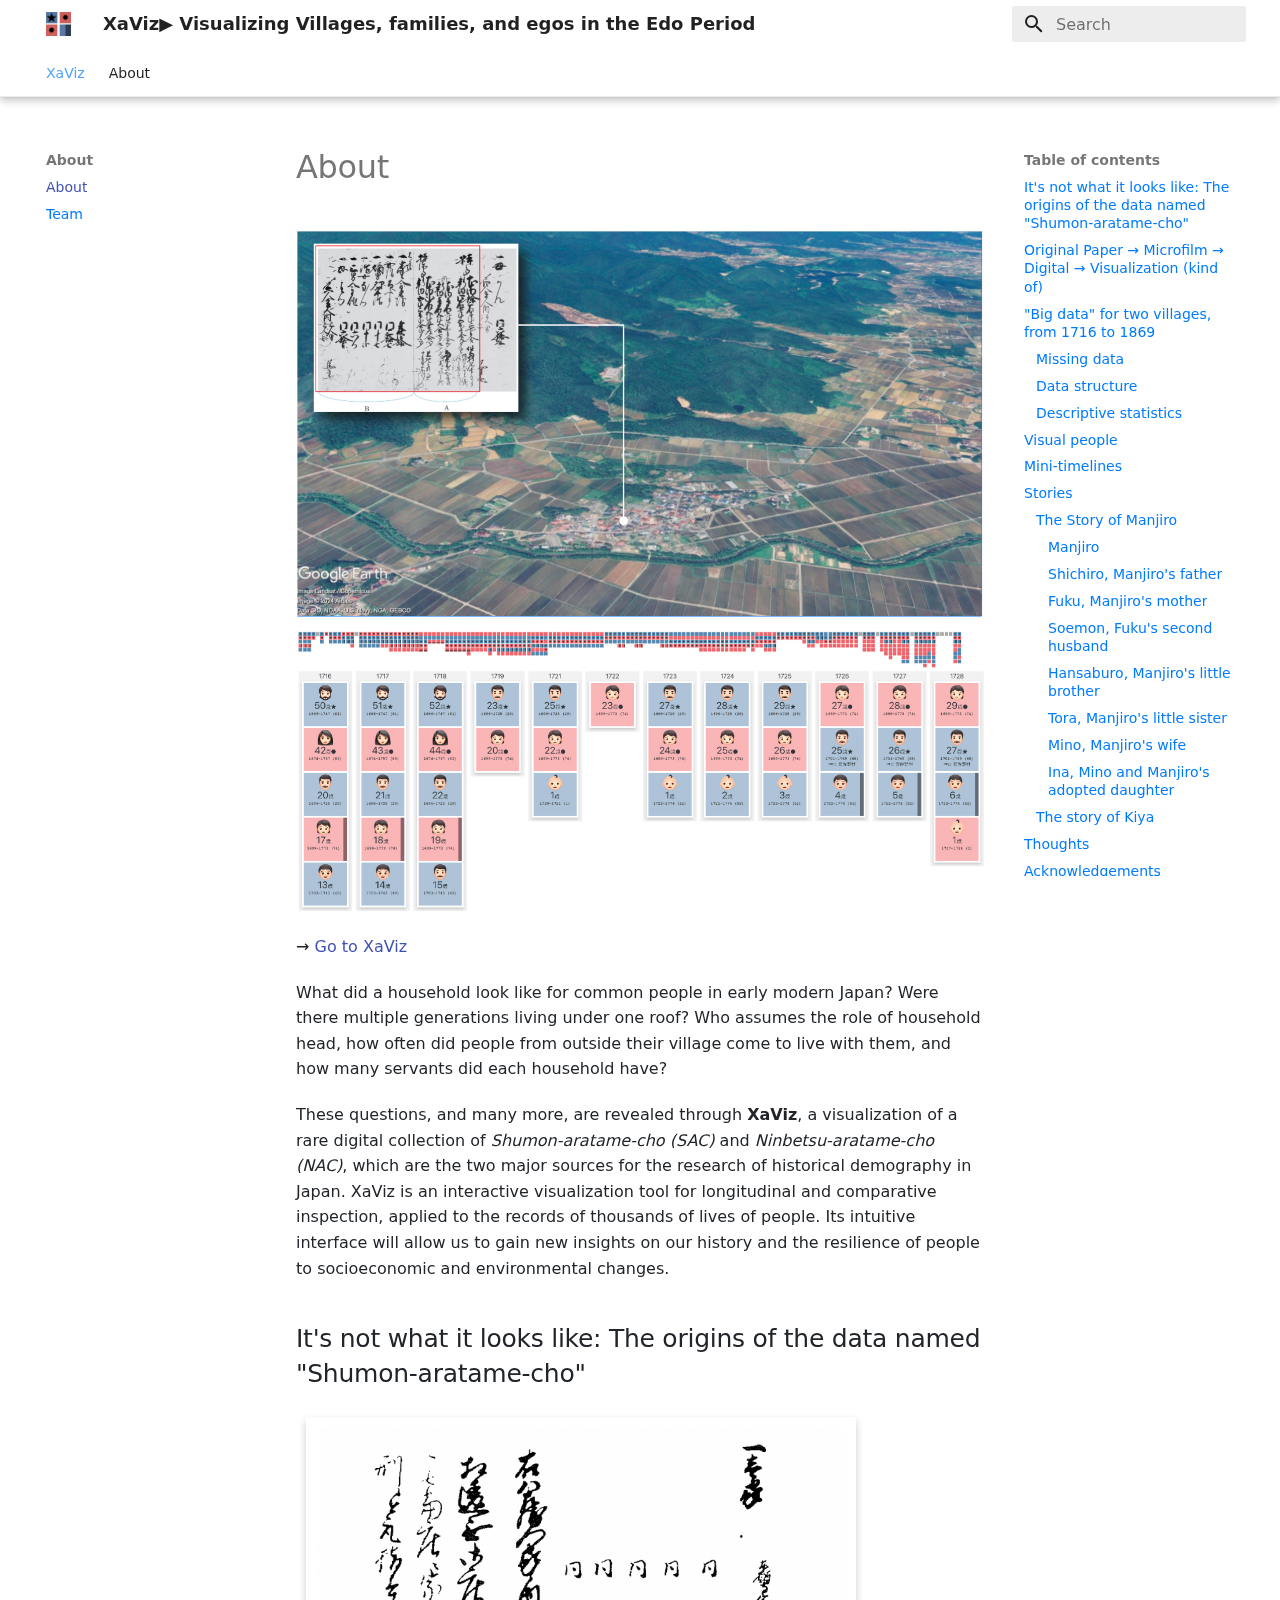
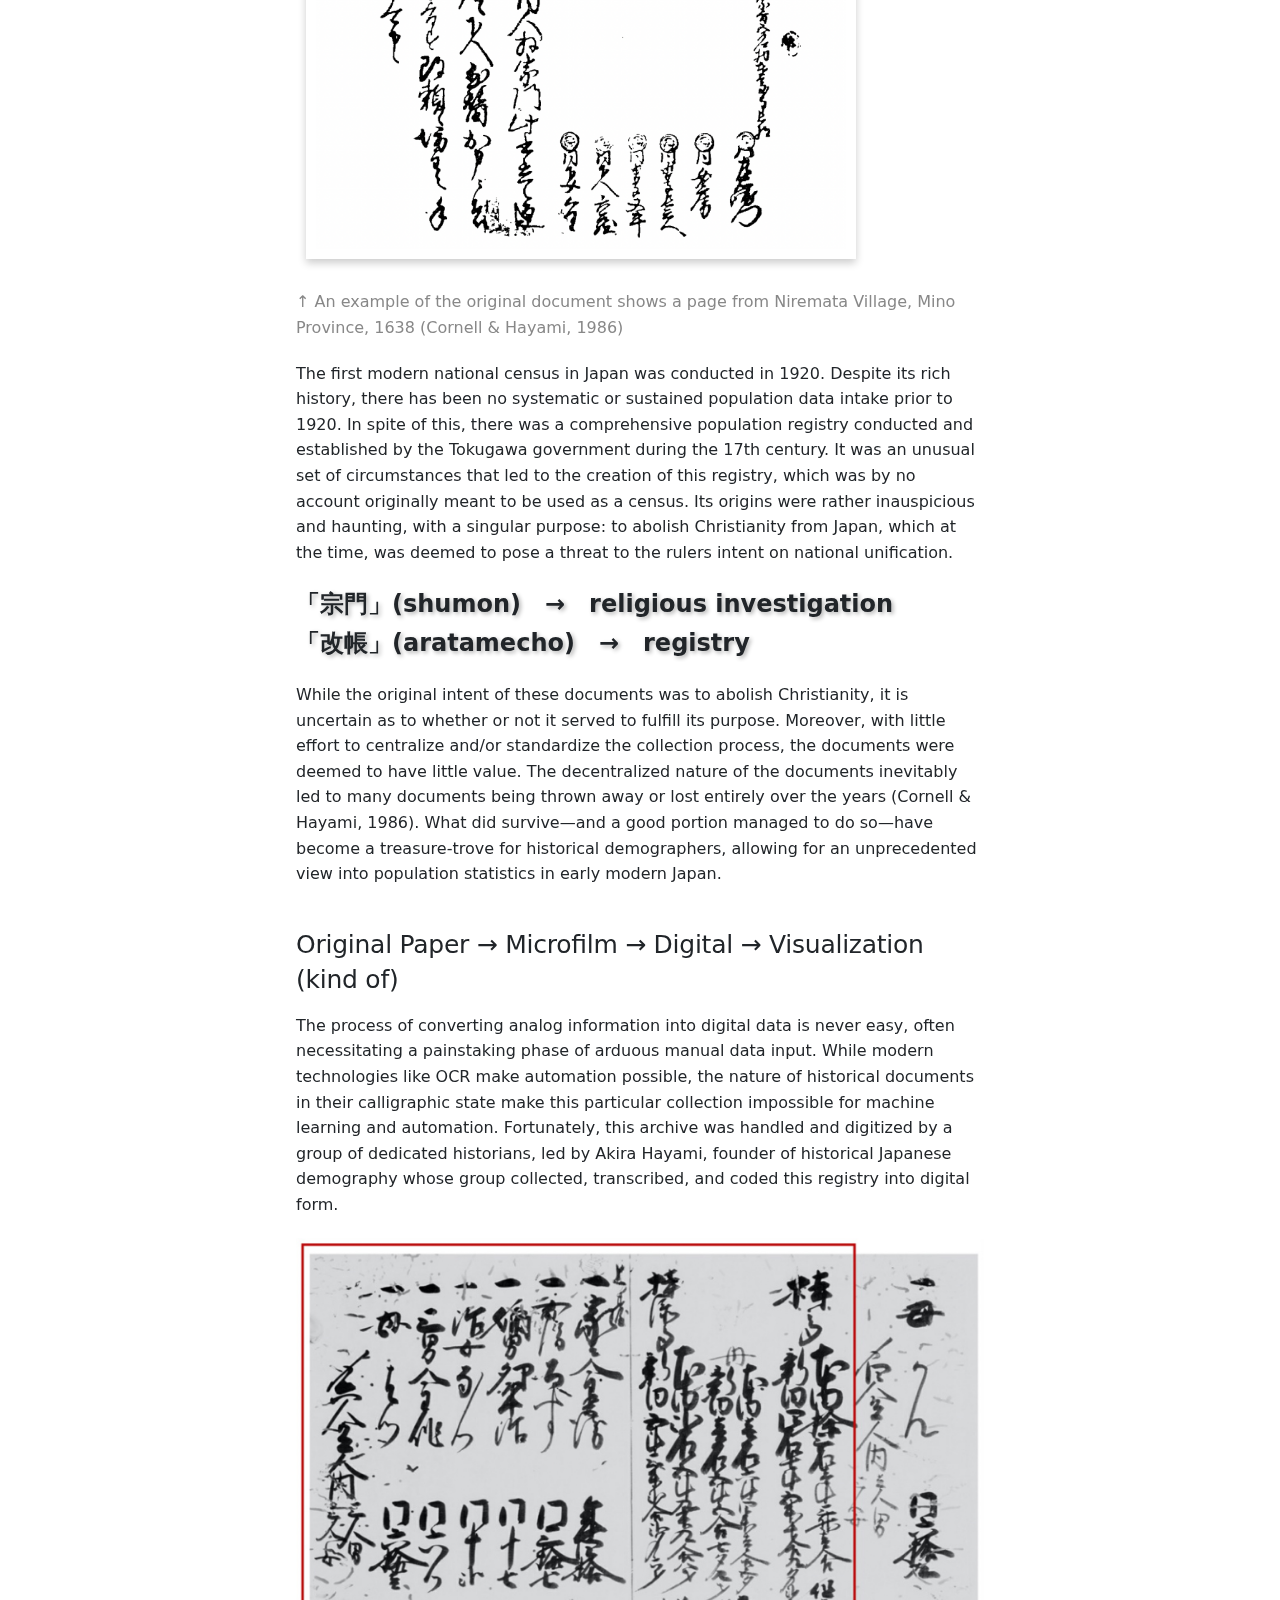
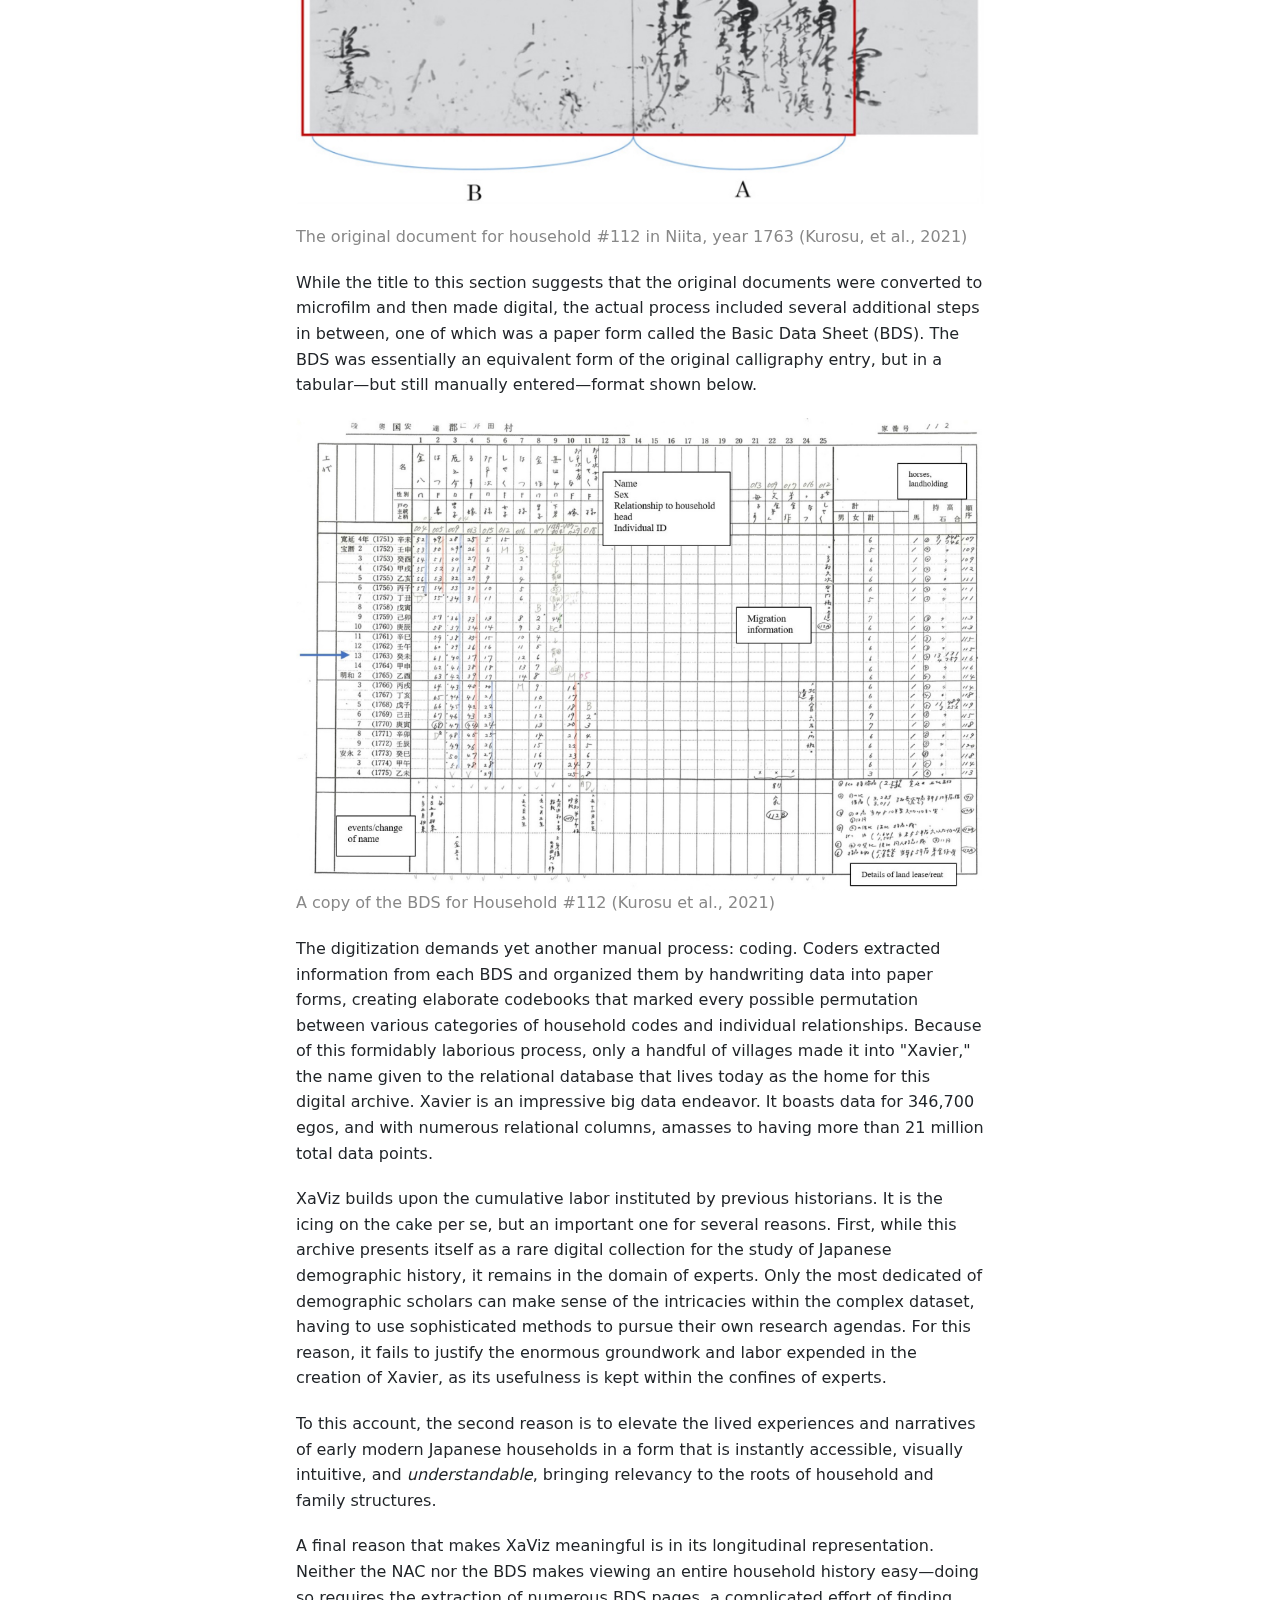
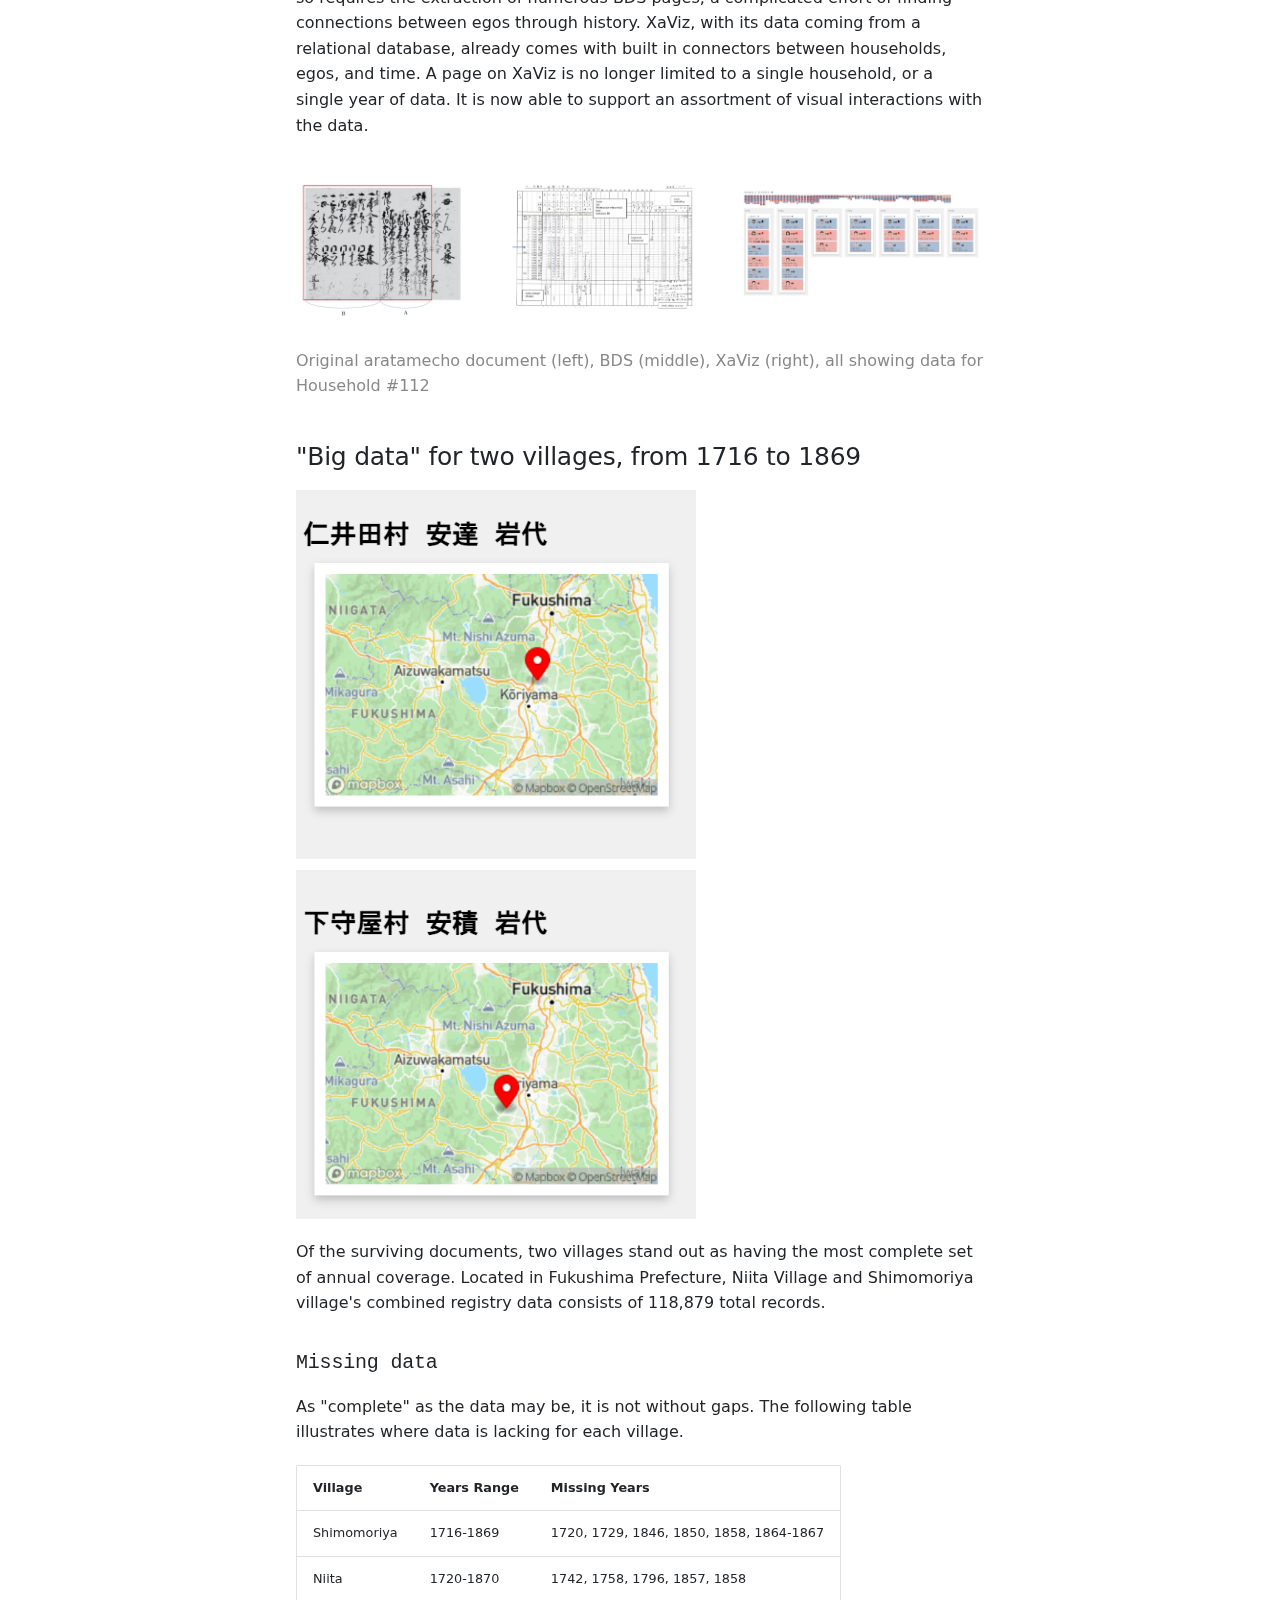
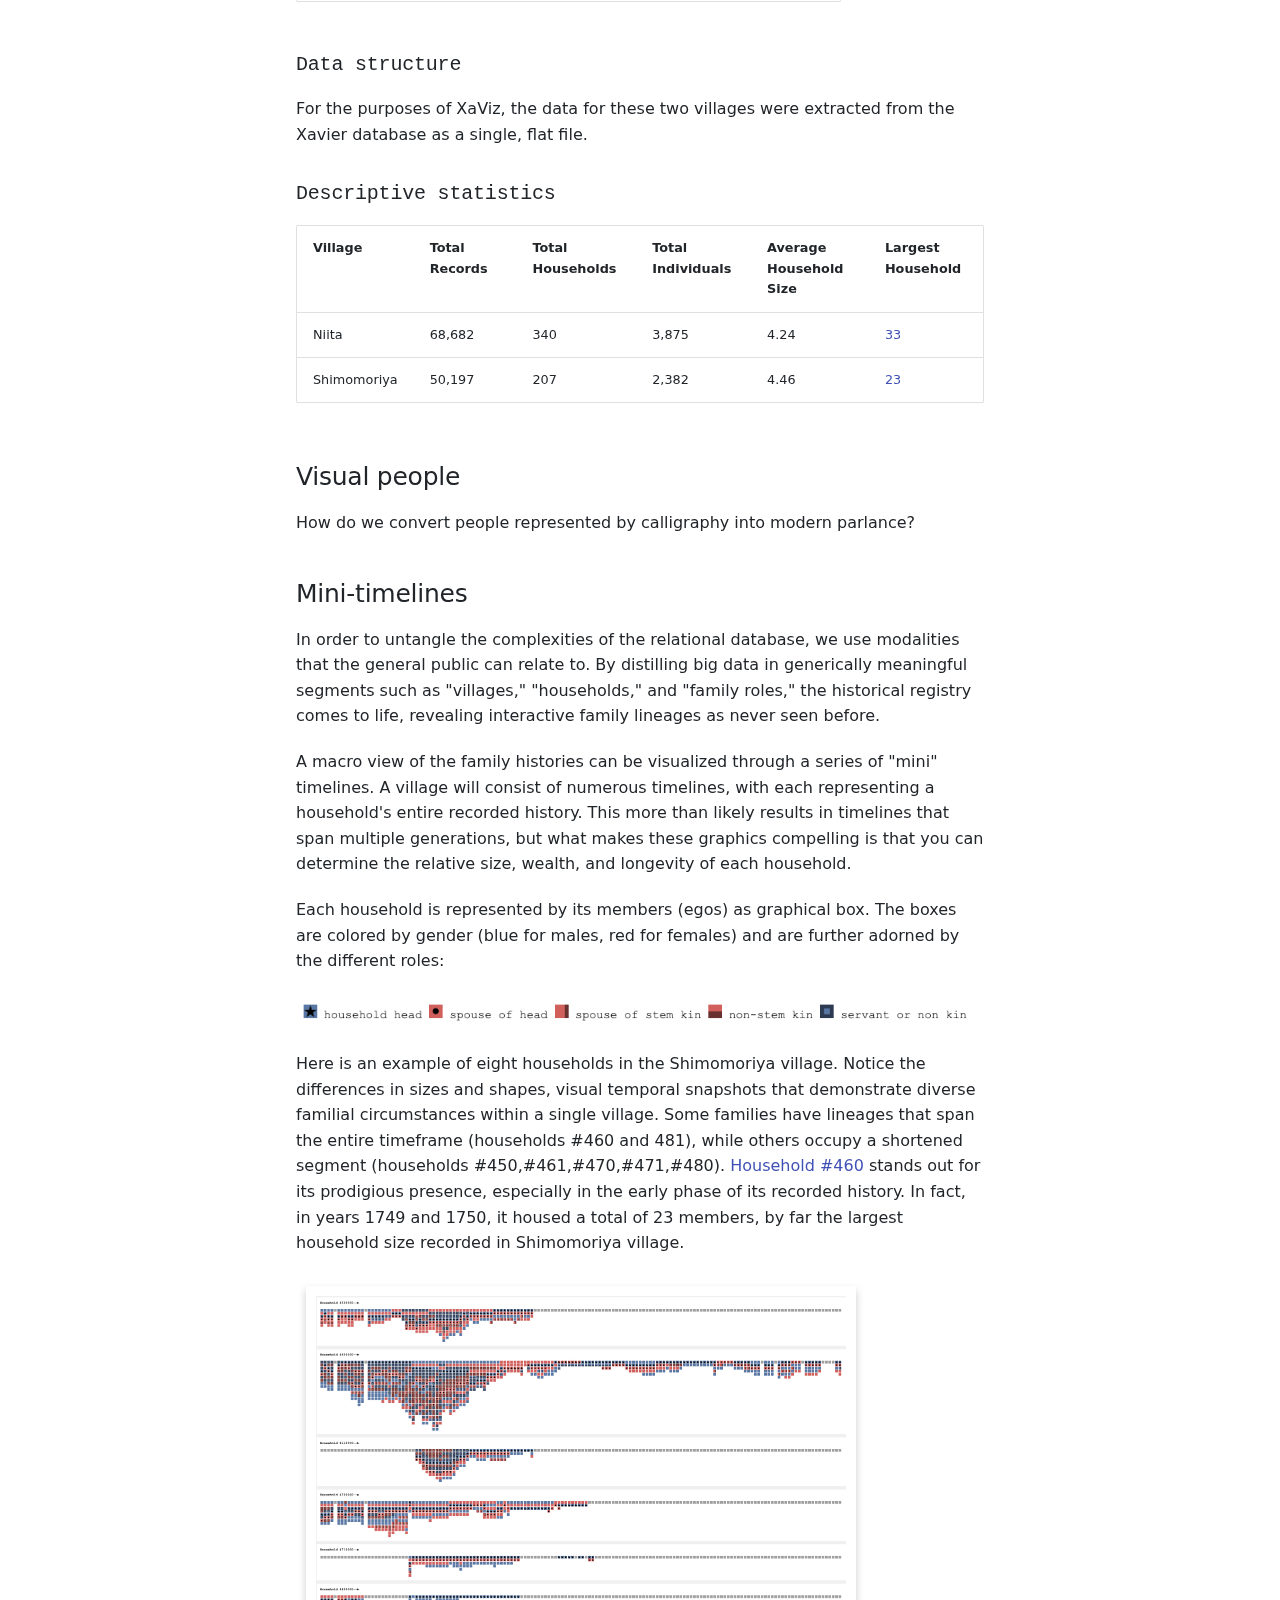
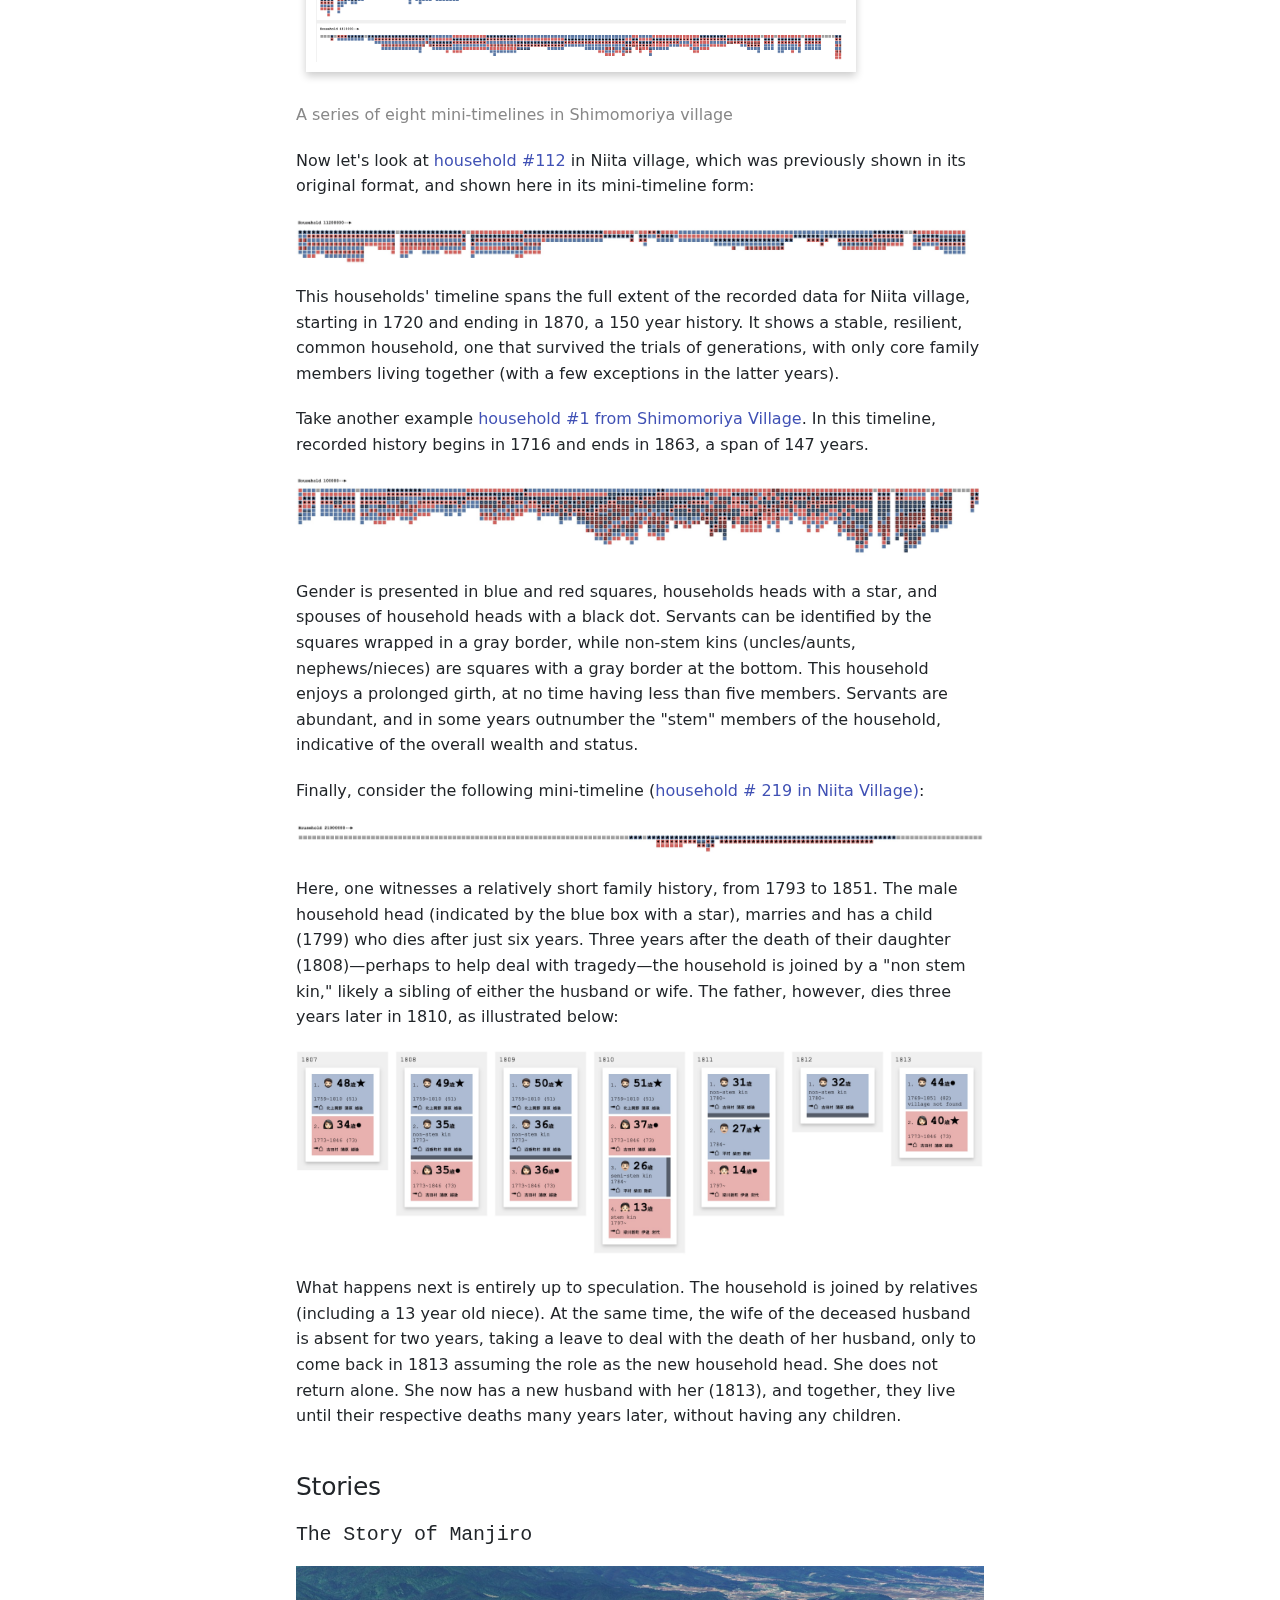
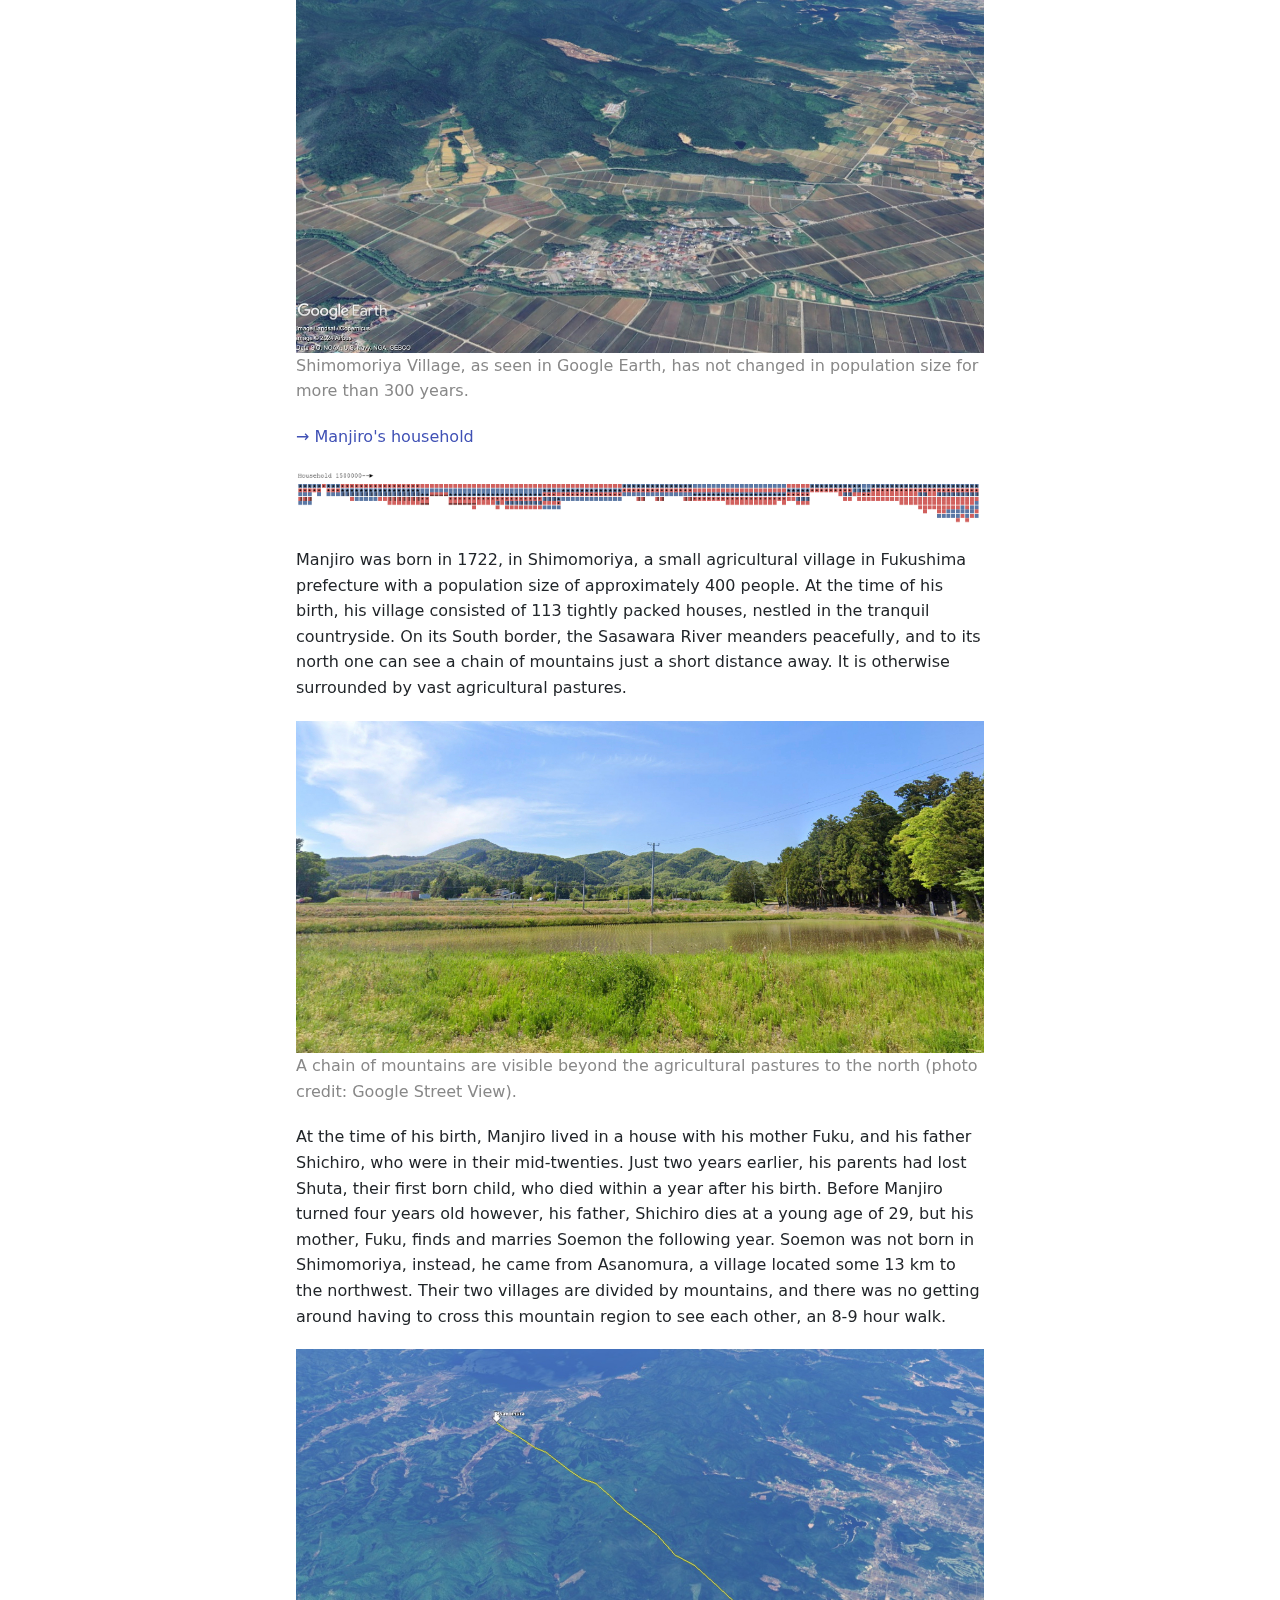
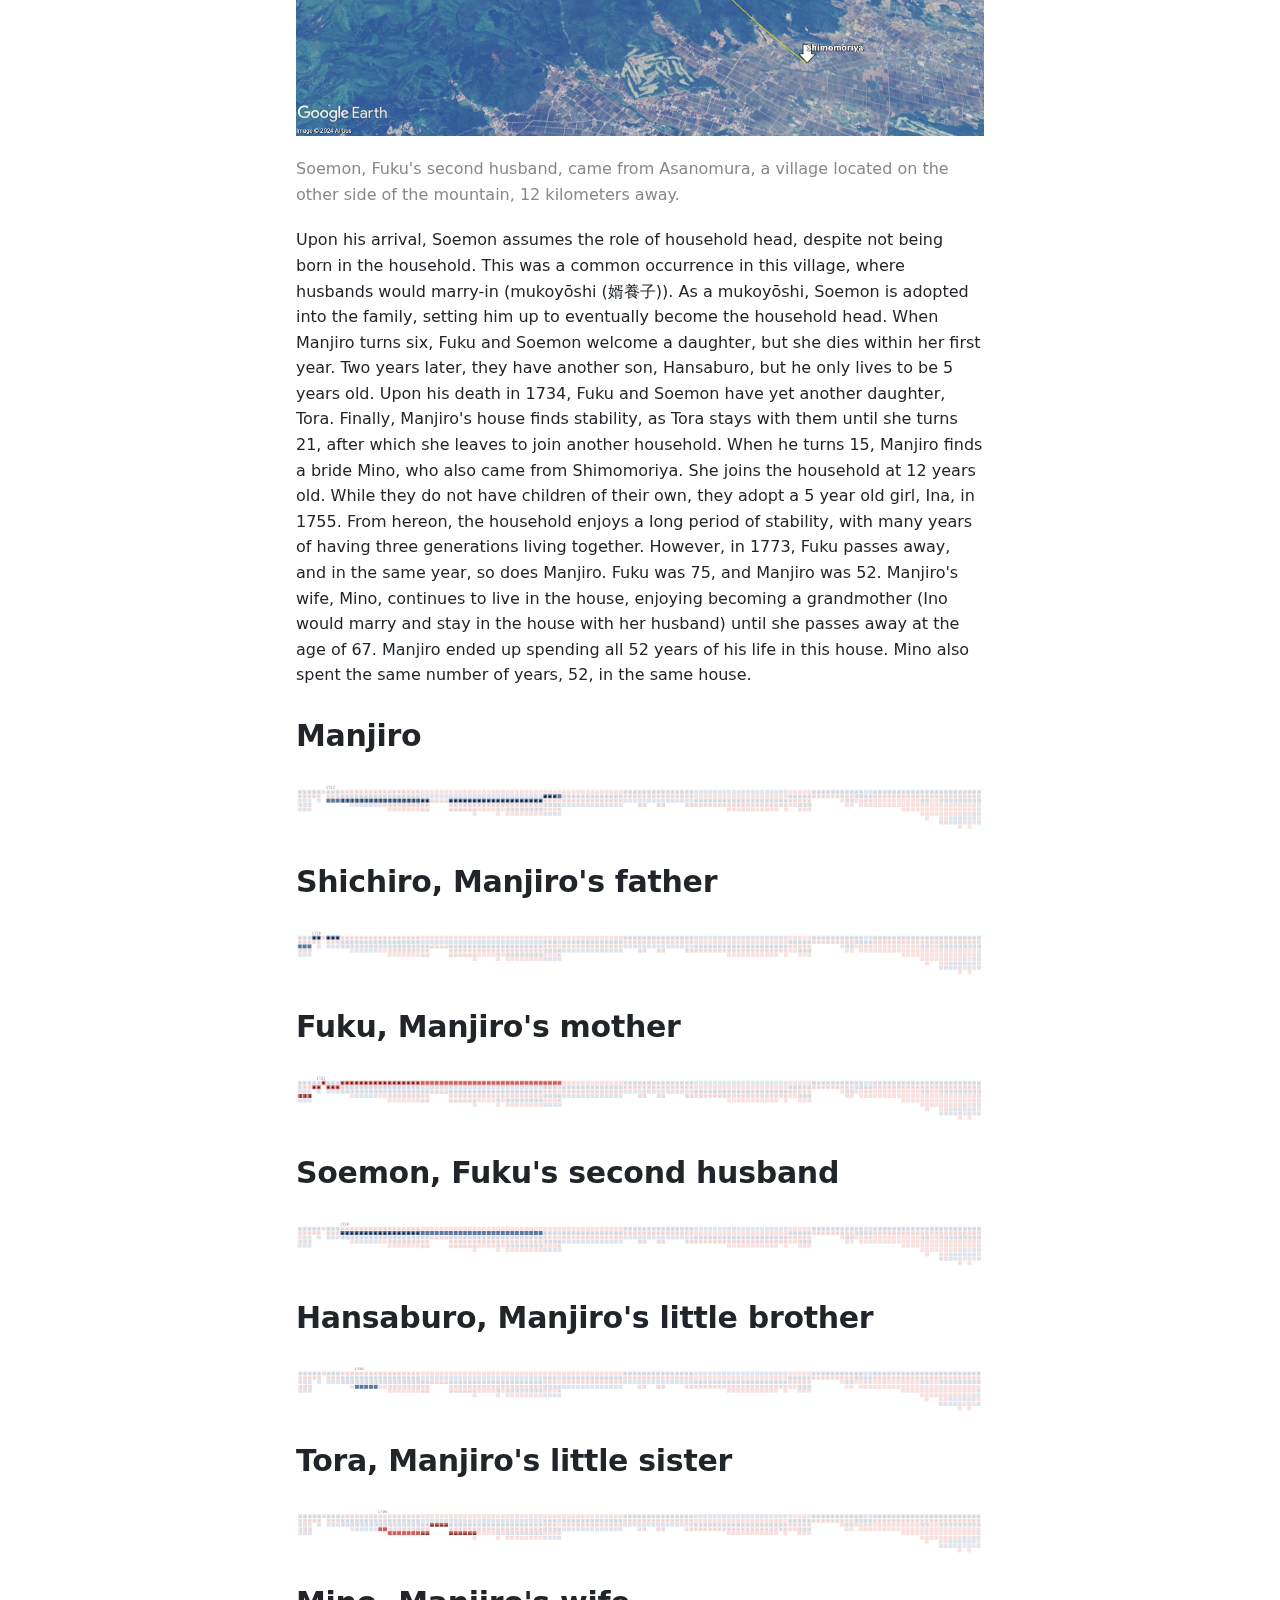
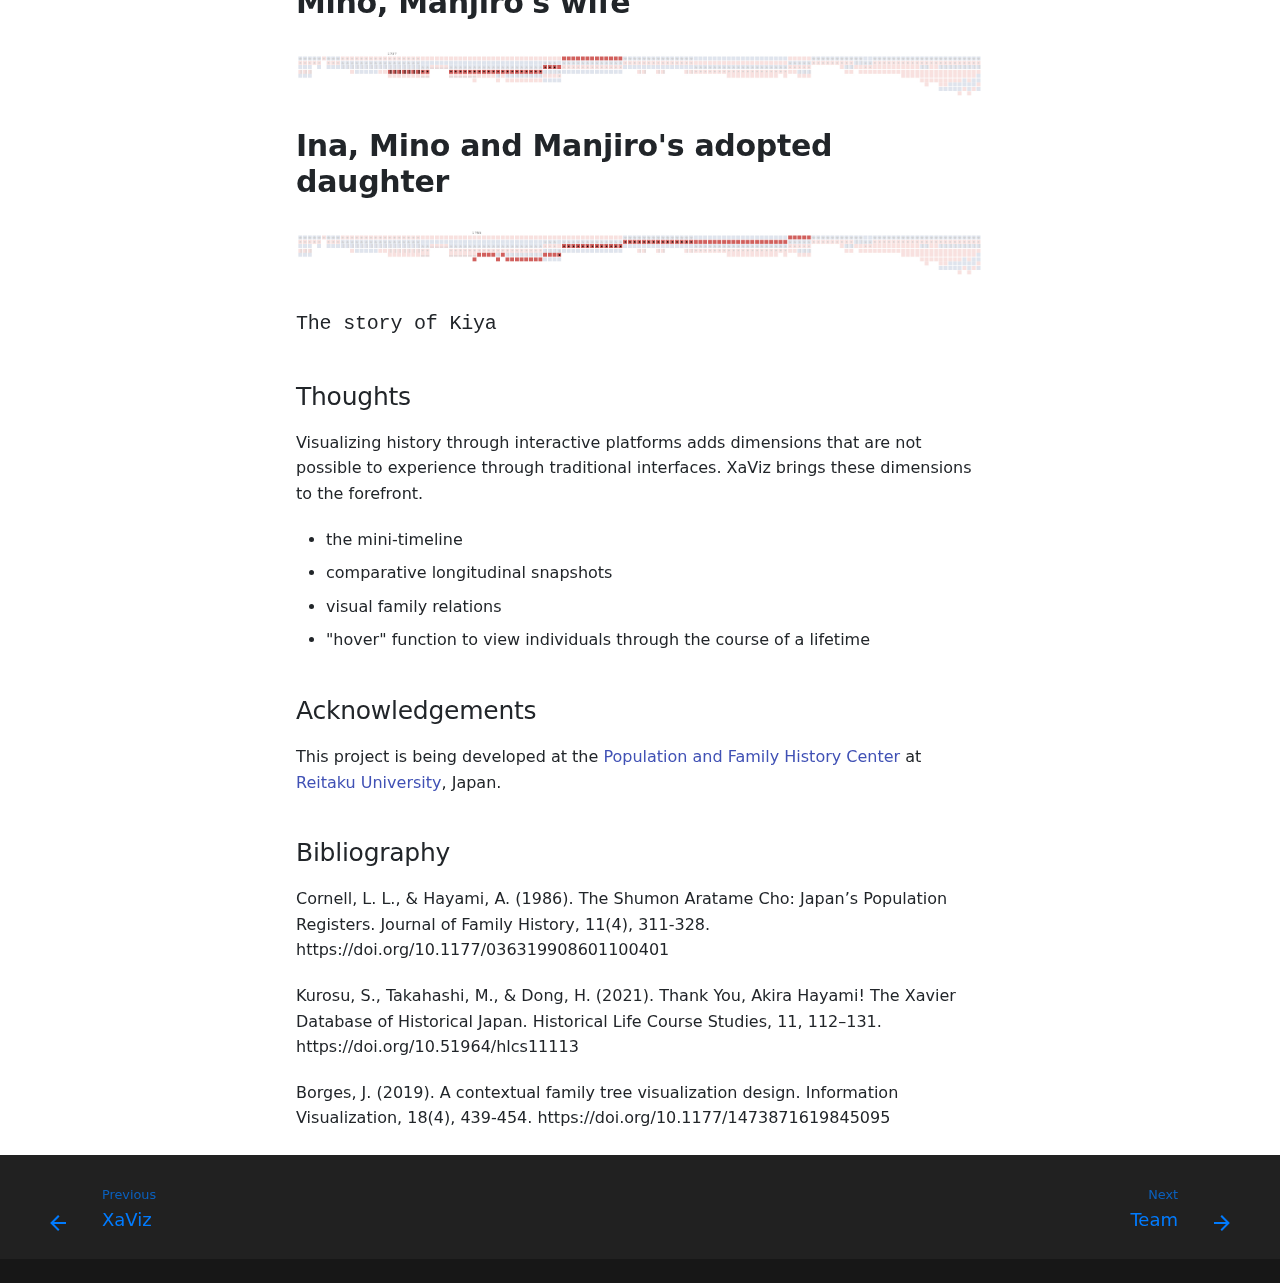
==== commit fa836e10: "build with new splash image" ====
--- a/web/site/about/about/index.html
+++ b/web/site/about/about/index.html
@@ -421,6 +421,15 @@
 </li>
       
         <li class="md-nav__item">
+  <a href="#visual-people" class="md-nav__link">
+    <span class="md-ellipsis">
+      Visual people
+    </span>
+  </a>
+  
+</li>
+      
+        <li class="md-nav__item">
   <a href="#mini-timelines" class="md-nav__link">
     <span class="md-ellipsis">
       Mini-timelines
@@ -689,6 +698,15 @@
 </li>
       
         <li class="md-nav__item">
+  <a href="#visual-people" class="md-nav__link">
+    <span class="md-ellipsis">
+      Visual people
+    </span>
+  </a>
+  
+</li>
+      
+        <li class="md-nav__item">
   <a href="#mini-timelines" class="md-nav__link">
     <span class="md-ellipsis">
       Mini-timelines
@@ -890,10 +908,18 @@
 }
 </style>
 
-<p><a href="../../" target="_blank"><img src="../../images/XaViz.gif"></a></p>
-<p>→ <a href="../../">../../</a></p>
+<p><a href="../../" target="_blank"><img src="../../images/XaViz.jpg"></a></p>
+<p>→ <a href="../../">Go to XaViz</a></p>
 <p>What did a household look like for common people in early modern Japan? Were there multiple generations living under one roof? Who assumes the role of household head, how often did people from outside their village come to live with them, and how many servants did each household have?</p>
 <p>These questions, and many more, are revealed through <strong>XaViz</strong>, a visualization of a rare digital collection of <em>Shumon-aratame-cho (SAC)</em> and <em>Ninbetsu-aratame-cho (NAC)</em>, which are the two major sources for the research of historical demography in Japan. XaViz is an interactive visualization tool for longitudinal and comparative inspection, applied to the records of thousands of lives of people. Its intuitive interface will allow us to gain new insights on our history and the resilience of people to socioeconomic and environmental changes.</p>
+<!-- ## The family tree
+
+Who are we? The quest to know who we are through our lived histories and those before us through blood relationships has long been a source of intrigue. While modern DNA based analysis has conjured up ideological services such as ancestry.com, the effective visualization of archival written records has been a conundrum that has baffled genealogy studies for quite some time. Genealogy visualizations are centered around the concept of a family tree, prioritizing a single stem—usually represented by an individual and their spouses—and the relationships that are weaved from that genealogical root (Borges, 2019). Such visual approaches begin with an ego, and traverse it's lineage through time. 
+
+We take a different approach by prioritizing the household above the individual. In fact, we consider the village as the top level hierarchy, followed by the household, and then the ego. Doing so adds a spatial dimension allowing us to visualize in/out family migration patterns, compare household structures between and within villages, all through interactive visual representations.
+
+*TBD (Literature review)* -->
+
 <h2 id="its-not-what-it-looks-like-the-origins-of-the-data-named-shumon-aratame-cho">It's not what it looks like: The origins of the data named "Shumon-aratame-cho"</h2>
 <p><img src="../../images/shumon original.png" class="post-image"></p>
 <p><span class="caption">↑ An example of the original document shows a page from Niremata Village, Mino Province, 1638 (Cornell &amp; Hayami, 1986)</span></p>
@@ -975,6 +1001,8 @@
 </tr>
 </tbody>
 </table>
+<h2 id="visual-people">Visual people</h2>
+<p>How do we convert people represented by calligraphy into modern parlance?</p>
 <h2 id="mini-timelines">Mini-timelines</h2>
 <p>In order to untangle the complexities of the relational database, we use modalities that the general public can relate to. By distilling big data in generically meaningful segments such as "villages," "households," and "family roles," the historical registry comes to life, revealing interactive family lineages as never seen before. </p>
 <p>A macro view of the family histories can be visualized through a series of "mini" timelines. A village will consist of numerous timelines, with each representing a household's entire recorded history. This more than likely results in timelines that span multiple generations, but what makes these graphics compelling is that you can determine the relative size, wealth, and longevity of each household. </p>
@@ -1006,7 +1034,7 @@
 <p>At the time of his birth, Manjiro lived in a house with his mother Fuku, and his father Shichiro, who were in their mid-twenties. Just two years earlier, his parents had lost Shuta, their first born child, who died within a year after his birth. Before Manjiro turned four years old however, his father, Shichiro dies at a young age of 29, but his mother, Fuku, finds and marries Soemon the following year. Soemon was not born in Shimomoriya, instead, he came from Asanomura, a village located some 13 km to the northwest. Their two villages are divided by mountains, and there was no getting around having to cross this mountain region to see each other, an 8-9 hour walk. </p>
 <p><img alt="alt text" src="../../images/shimomoriya%20to%20asanomura%20google%20earth.jpg" /></p>
 <p><span class="caption">Soemon, Fuku's second husband, came from Asanomura, a village located on the other side of the mountain, 12 kilometers away.</span></p>
-<p>Upon his arrival, Soemon assumes the role of household head, despite not being born in the household. This was a common occurrence in this village, where husbands would marry-in  (mukoyōshi (婿養子)). As a mukoyōshi, Soemon is adopted into the family and takes the family's surname setting him up to eventually become the household head. When Manjiro turns six, Fuku and Soemon welcome a daughter, but she dies within her first year. Two years later, they have another son, Hansaburo, but he only lives to be 5 years old. Upon his death in 1734, Fuku and Soemon have yet another daughter, Tora. Finally, Manjiro's house finds stability, as Tora stays with them until she turns 21, after which she leaves to join another household. When he turns 15, Manjiro finds a bride Mino, who also came from Shimomoriya. She joins the household at 12 years old. While they do not have children of their own, they adopt a 5 year old girl, Ina, in 1755. From hereon, the household enjoys a long period of stability, with many years of having three generations living together. However, in 1773, Fuku passes away, and in the same year, so does Manjiro. Fuku was 75, and Manjiro was 52. Manjiro's wife, Mino, continues to live in the house, enjoying becoming a grandmother (Ino would marry and stay in the house with her husband) until she passes away at the age of 67. Manjiro ended up spending all 52 years of his life in this house. Mino also spent the same number of years, 52, in the same house.</p>
+<p>Upon his arrival, Soemon assumes the role of household head, despite not being born in the household. This was a common occurrence in this village, where husbands would marry-in  (mukoyōshi (婿養子)). As a mukoyōshi, Soemon is adopted into the family, setting him up to eventually become the household head. When Manjiro turns six, Fuku and Soemon welcome a daughter, but she dies within her first year. Two years later, they have another son, Hansaburo, but he only lives to be 5 years old. Upon his death in 1734, Fuku and Soemon have yet another daughter, Tora. Finally, Manjiro's house finds stability, as Tora stays with them until she turns 21, after which she leaves to join another household. When he turns 15, Manjiro finds a bride Mino, who also came from Shimomoriya. She joins the household at 12 years old. While they do not have children of their own, they adopt a 5 year old girl, Ina, in 1755. From hereon, the household enjoys a long period of stability, with many years of having three generations living together. However, in 1773, Fuku passes away, and in the same year, so does Manjiro. Fuku was 75, and Manjiro was 52. Manjiro's wife, Mino, continues to live in the house, enjoying becoming a grandmother (Ino would marry and stay in the house with her husband) until she passes away at the age of 67. Manjiro ended up spending all 52 years of his life in this house. Mino also spent the same number of years, 52, in the same house.</p>
 <h4 id="manjiro">Manjiro</h4>
 <p><img alt="alt text" src="../../images/manji.jpg" /></p>
 <h4 id="shichiro-manjiros-father">Shichiro, Manjiro's father</h4>
@@ -1038,6 +1066,7 @@
 <p>Cornell, L. L., &amp; Hayami, A. (1986). The Shumon Aratame Cho: Japan’s Population Registers. Journal of Family History, 11(4), 311-328. https://doi.org/10.1177/036319908601100401</p>
 <p>Kurosu, S., Takahashi, M., &amp; Dong, H. (2021). Thank You, Akira Hayami! The Xavier Database of
 Historical Japan. Historical Life Course Studies, 11, 112–131. https://doi.org/10.51964/hlcs11113</p>
+<p>Borges, J. (2019). A contextual family tree visualization design. Information Visualization, 18(4), 439-454. https://doi.org/10.1177/1473871619845095</p>
 
 
 
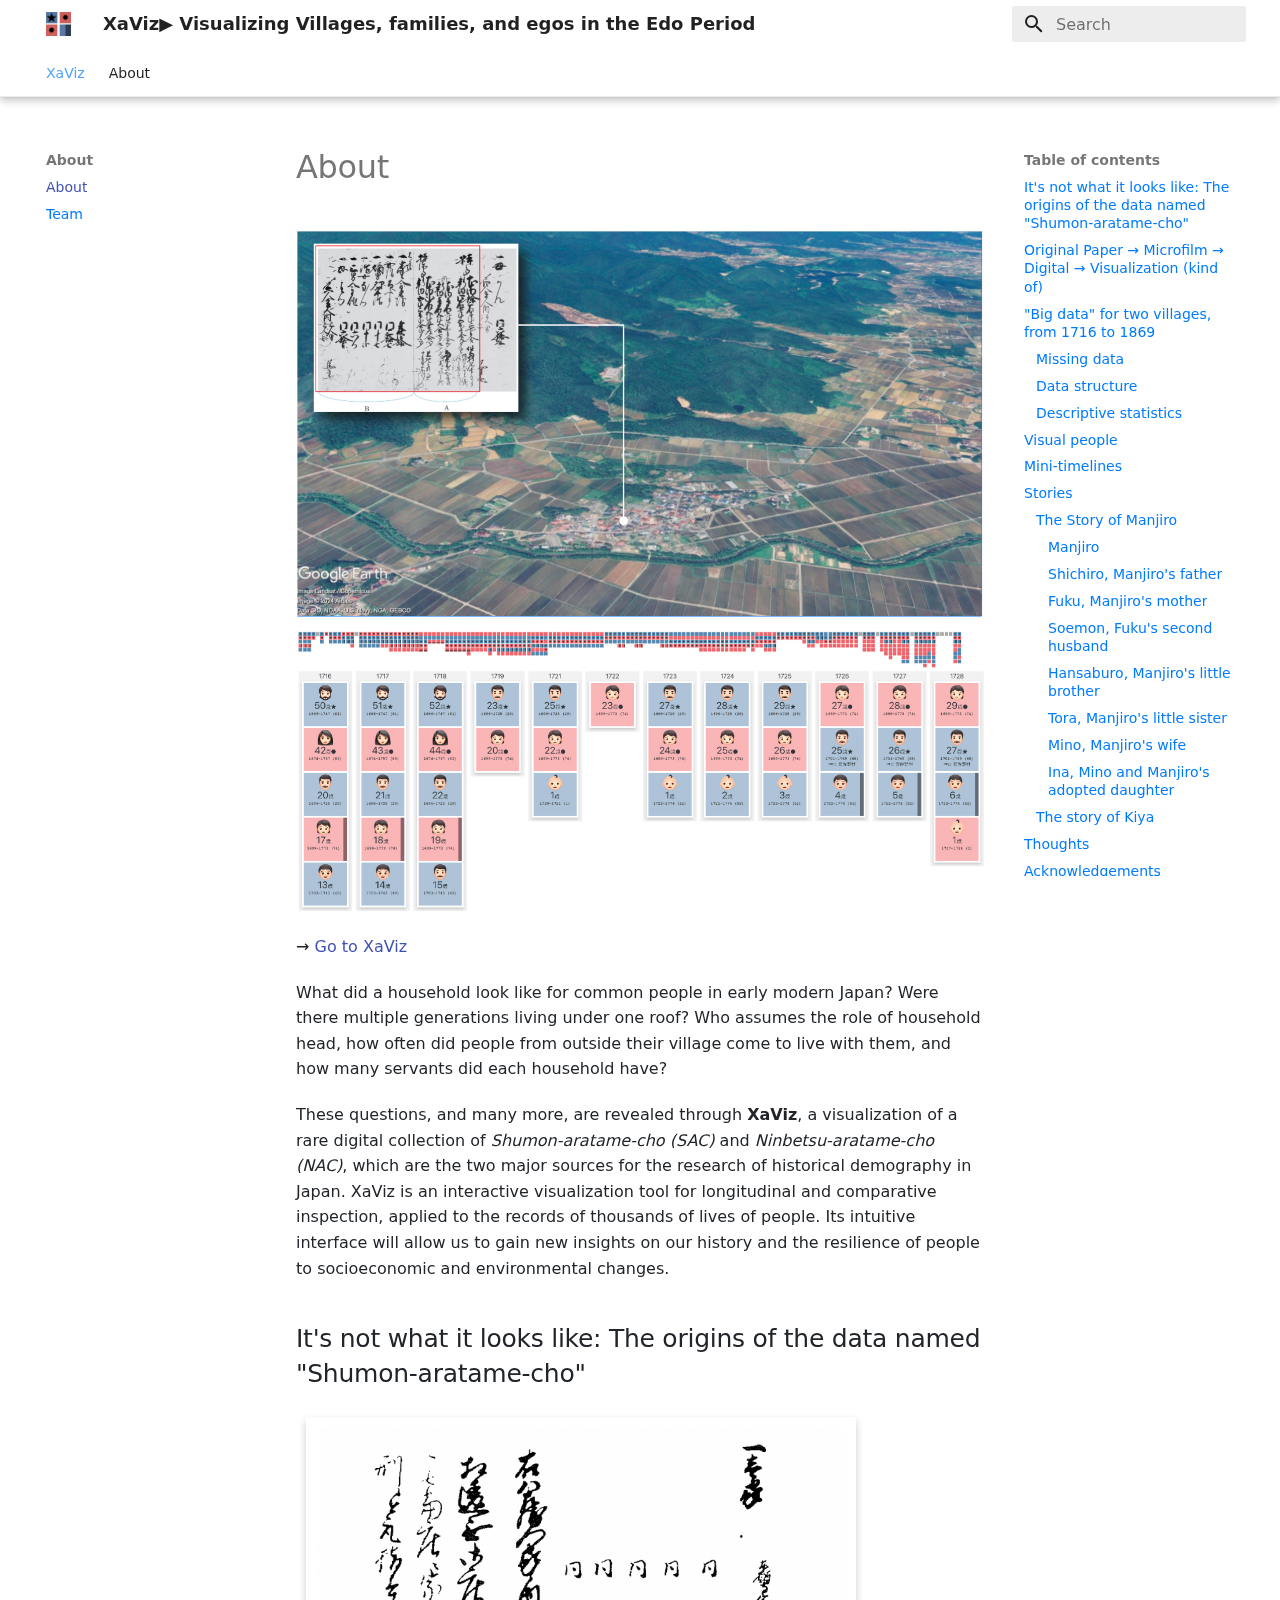
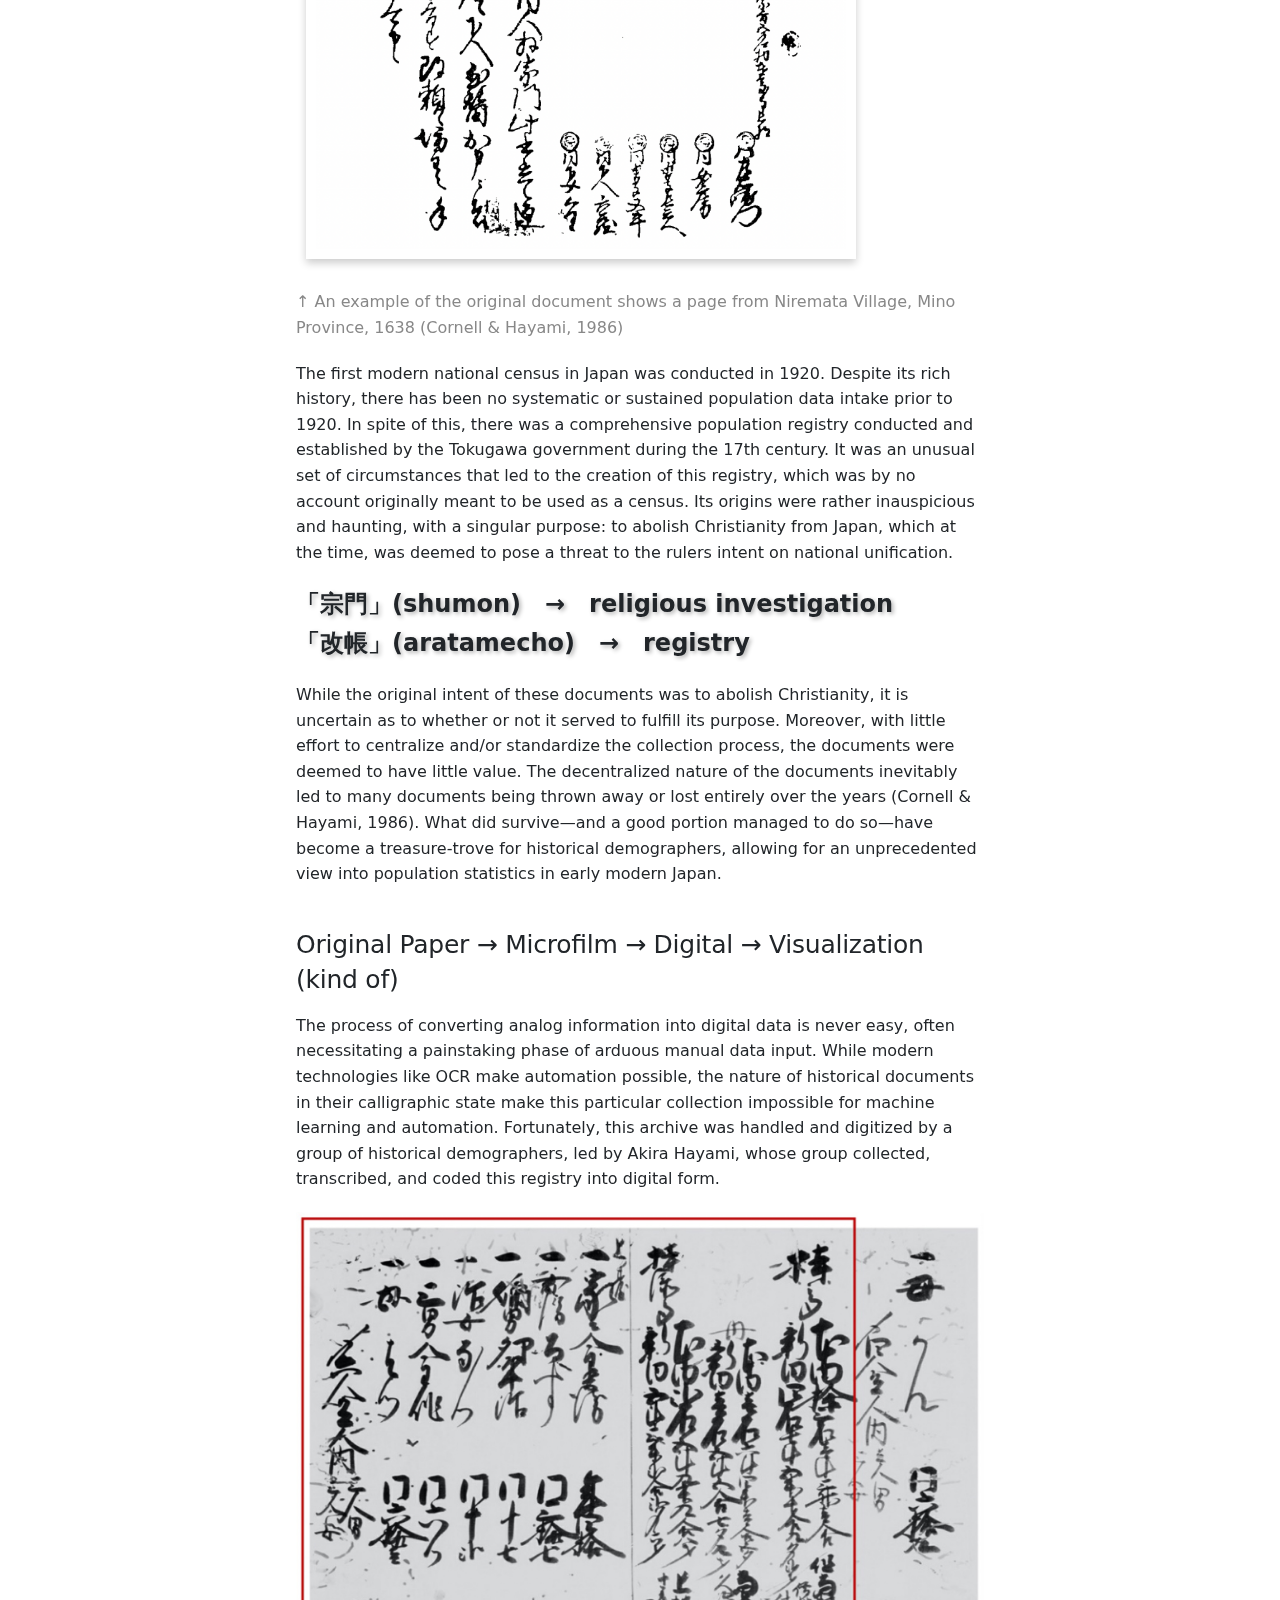
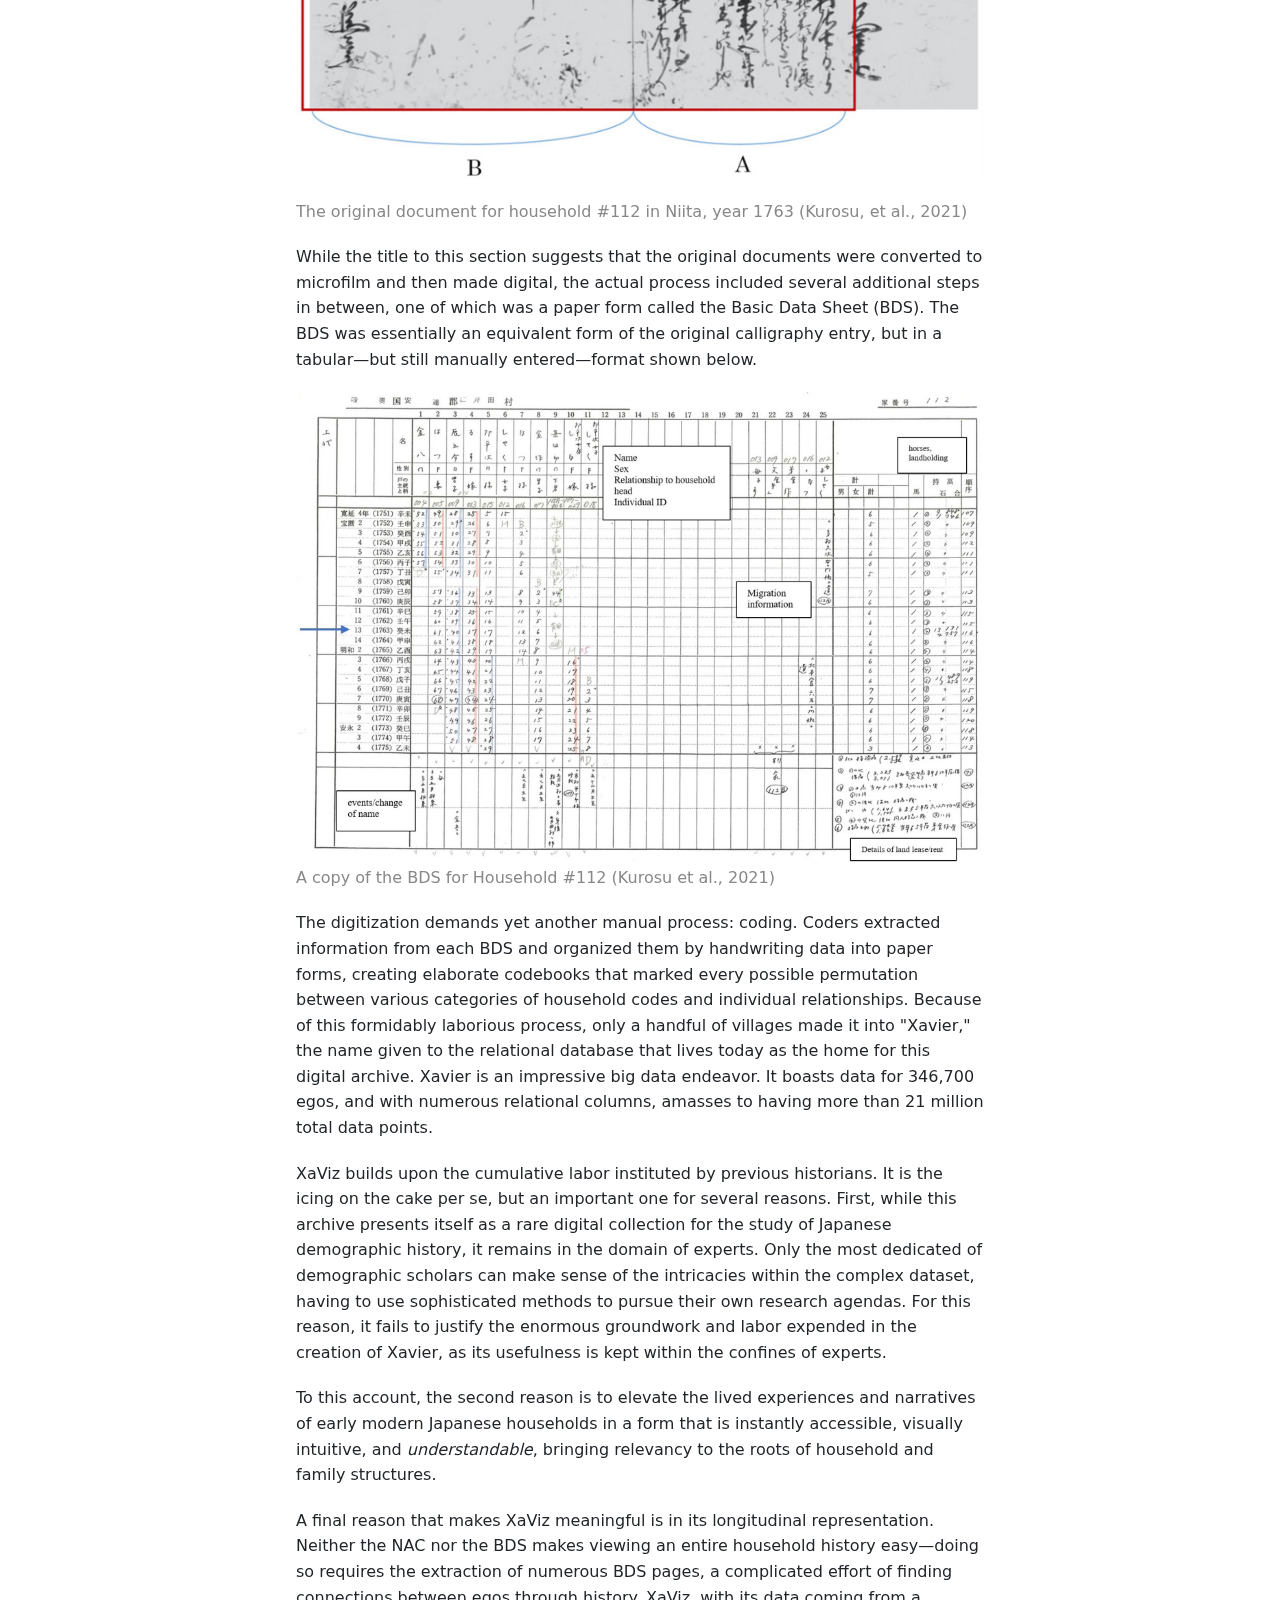
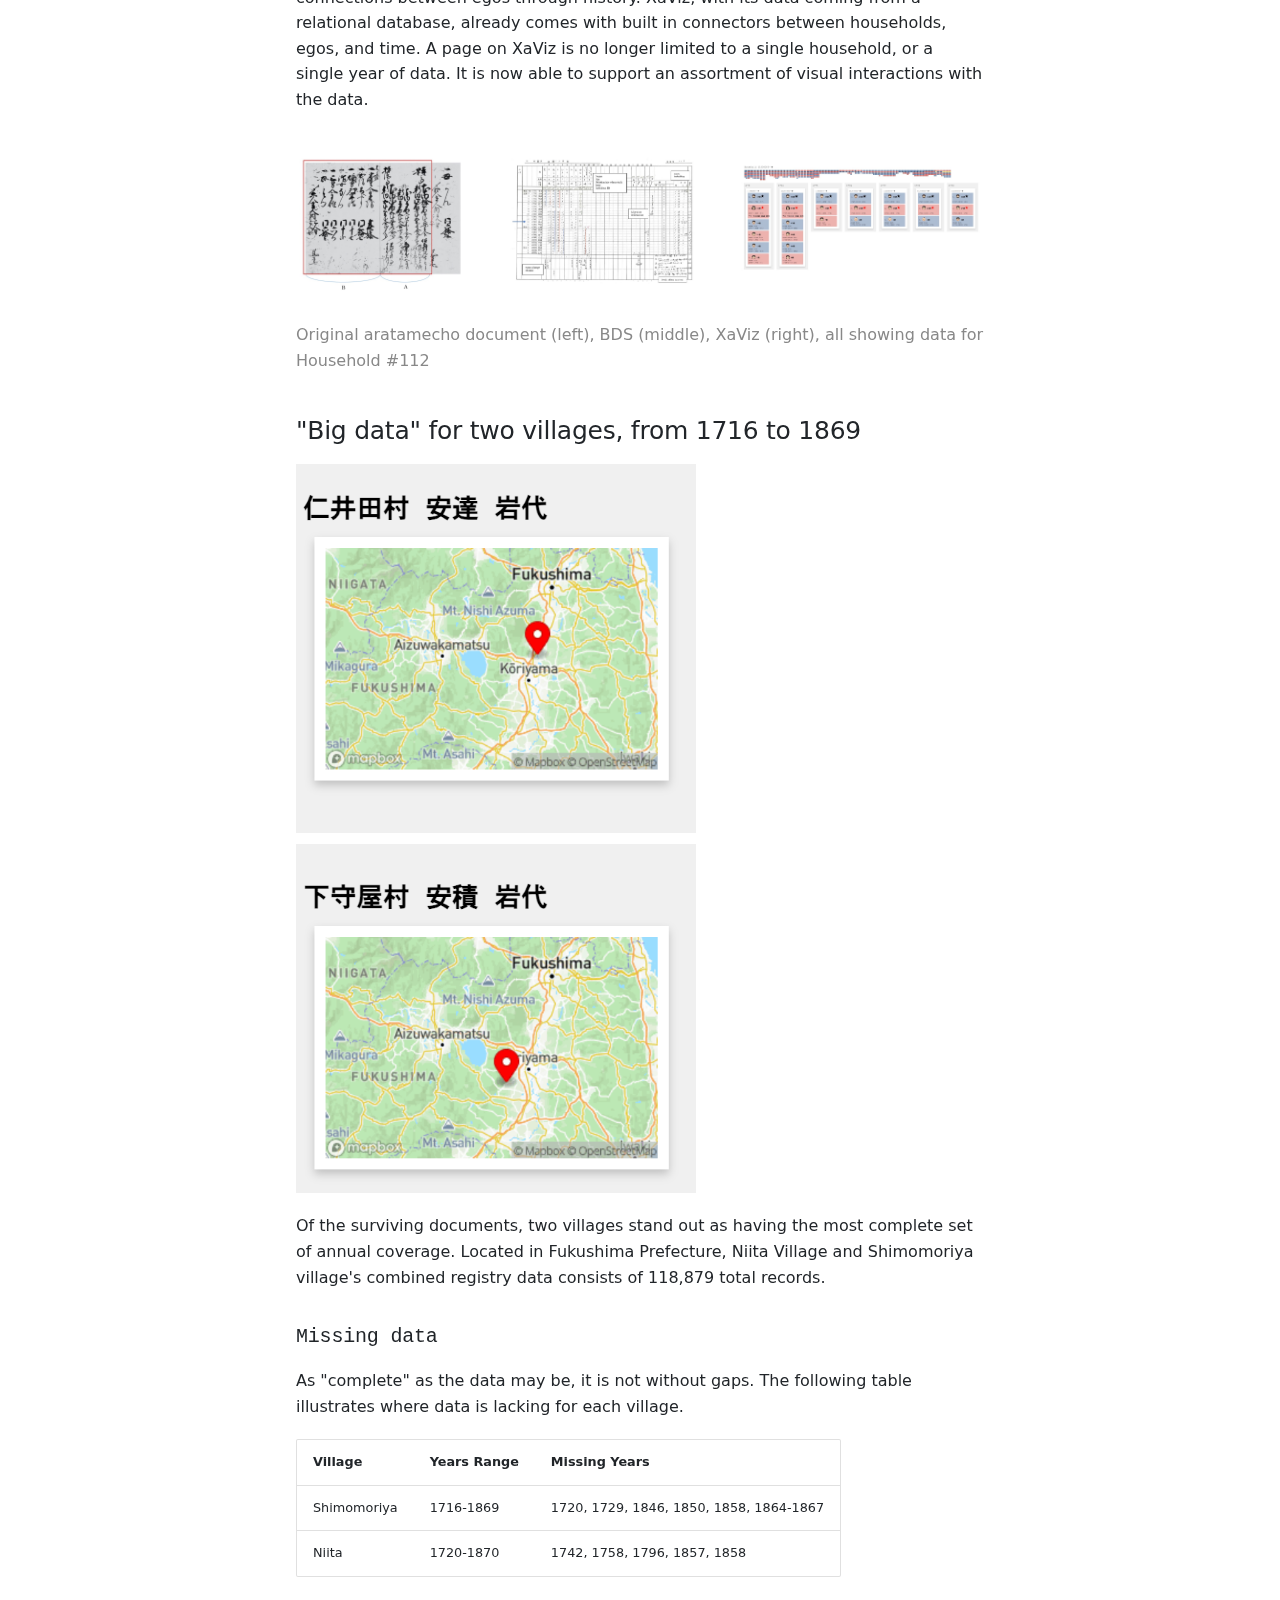
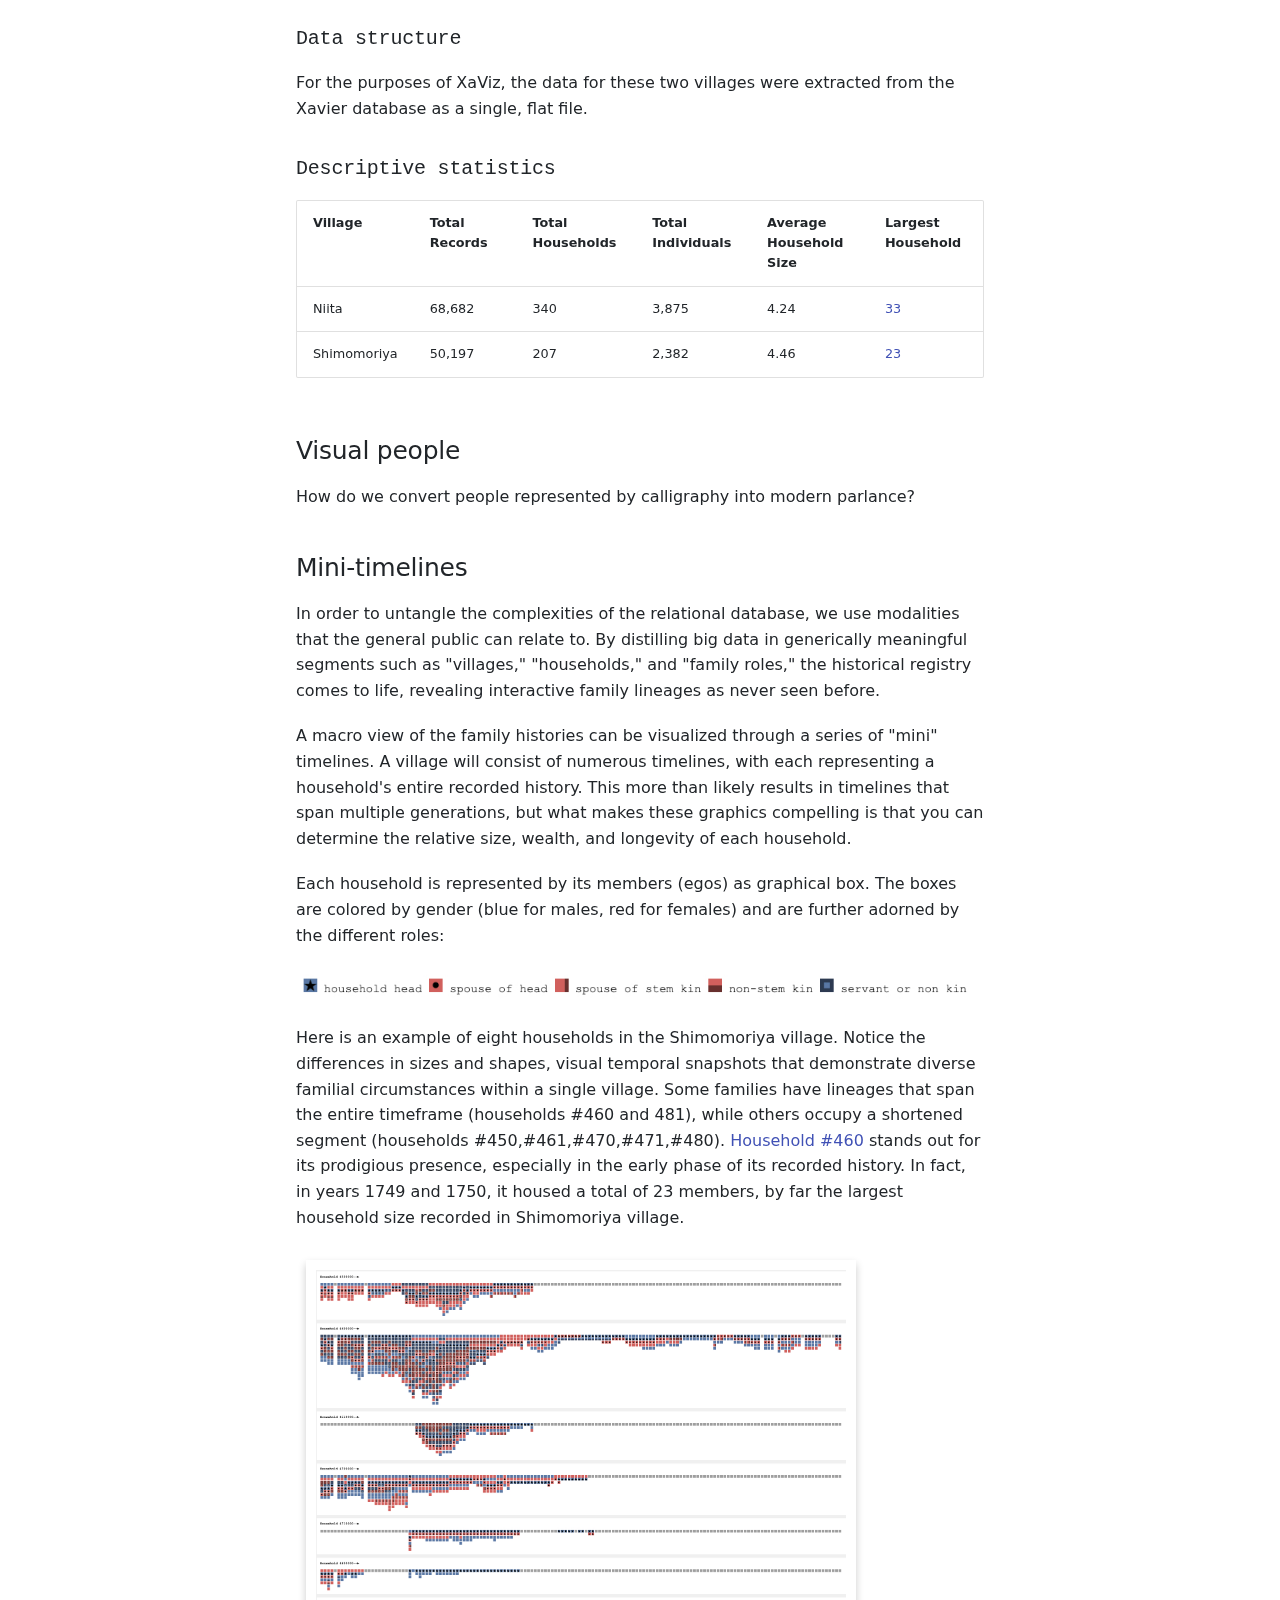
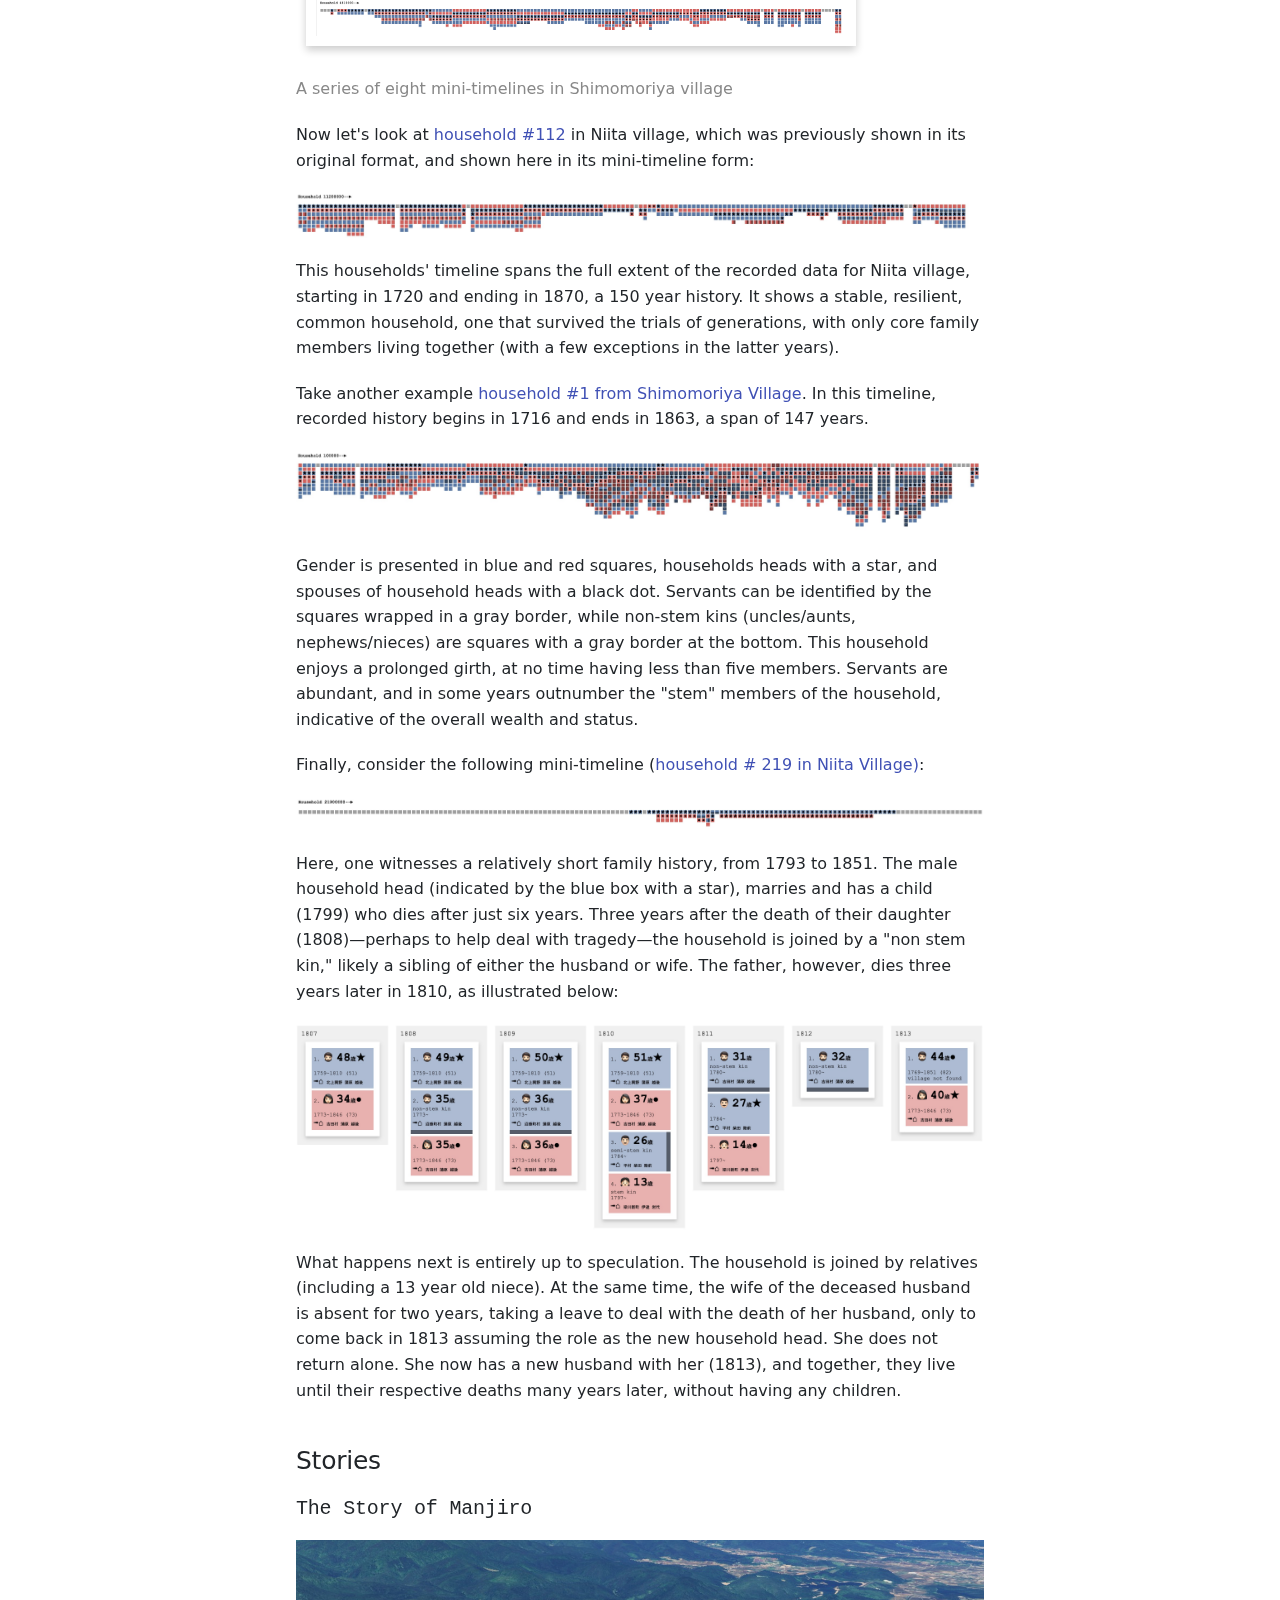
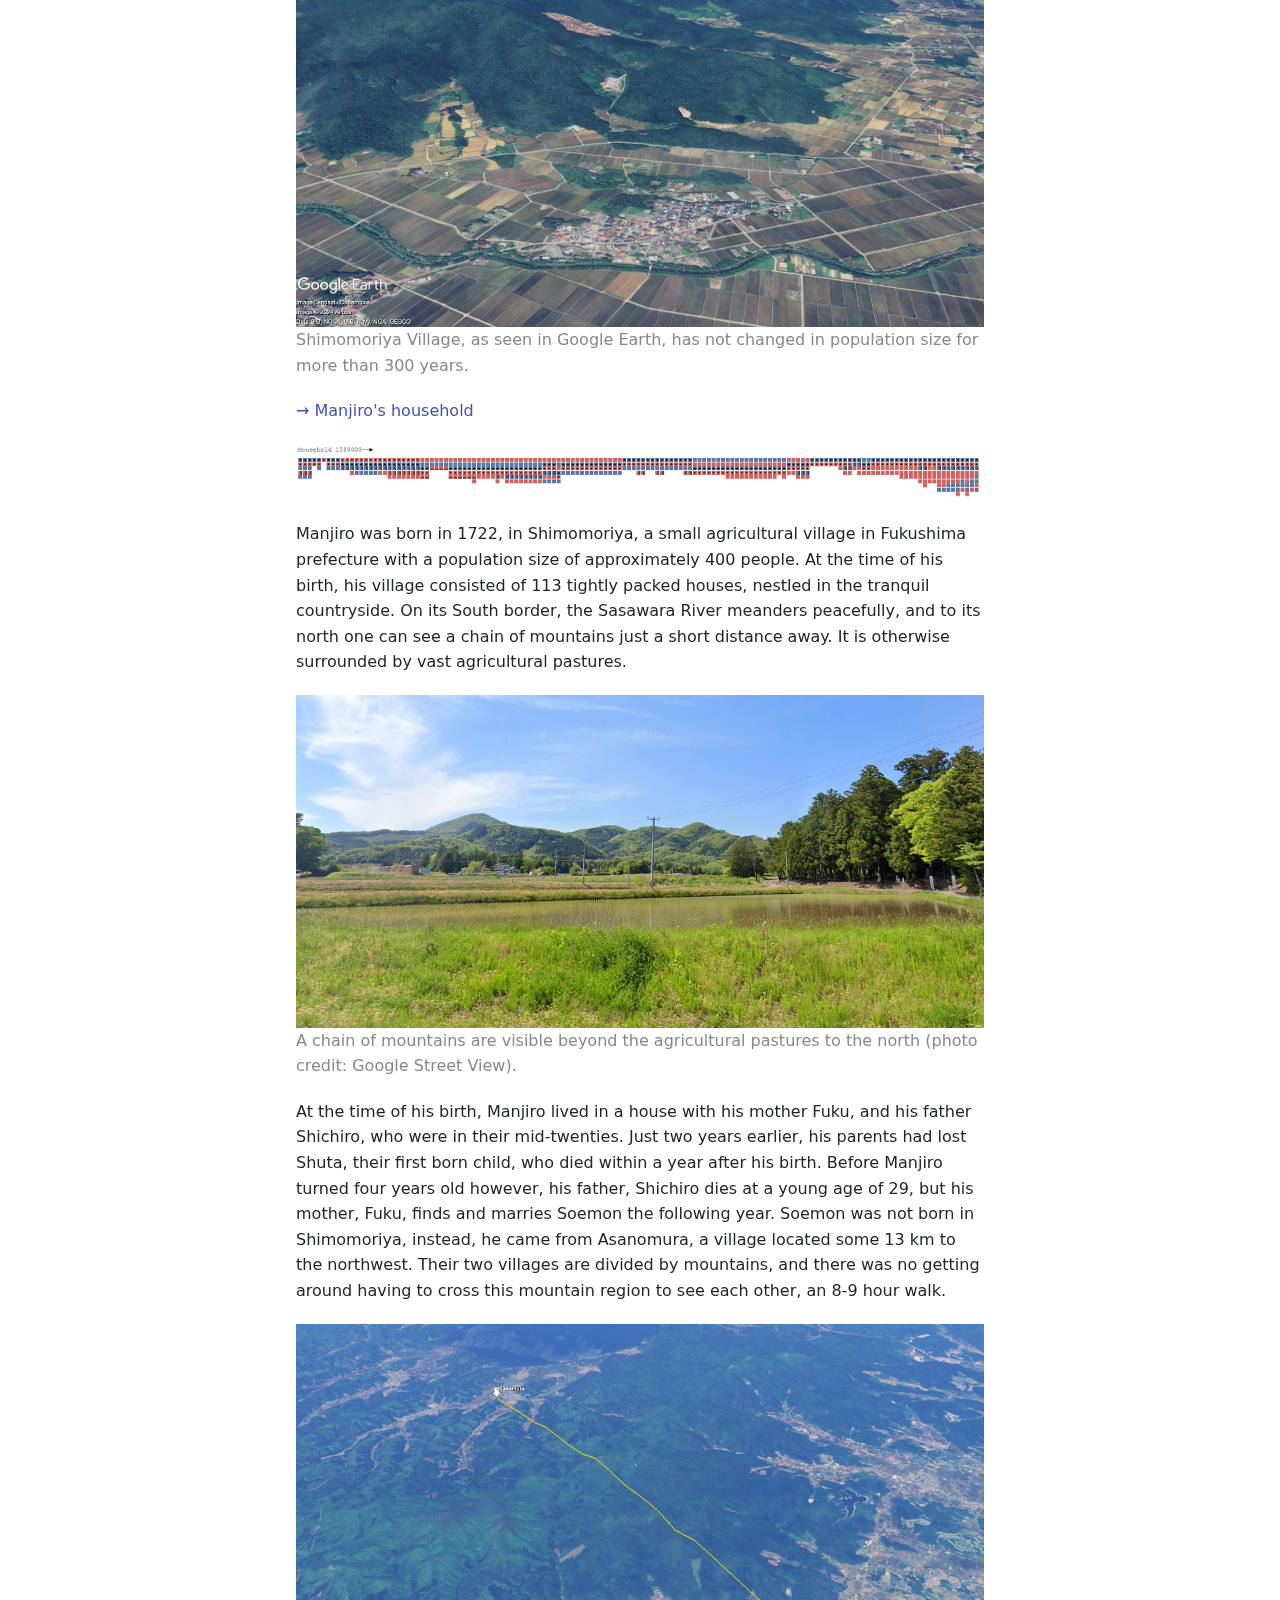
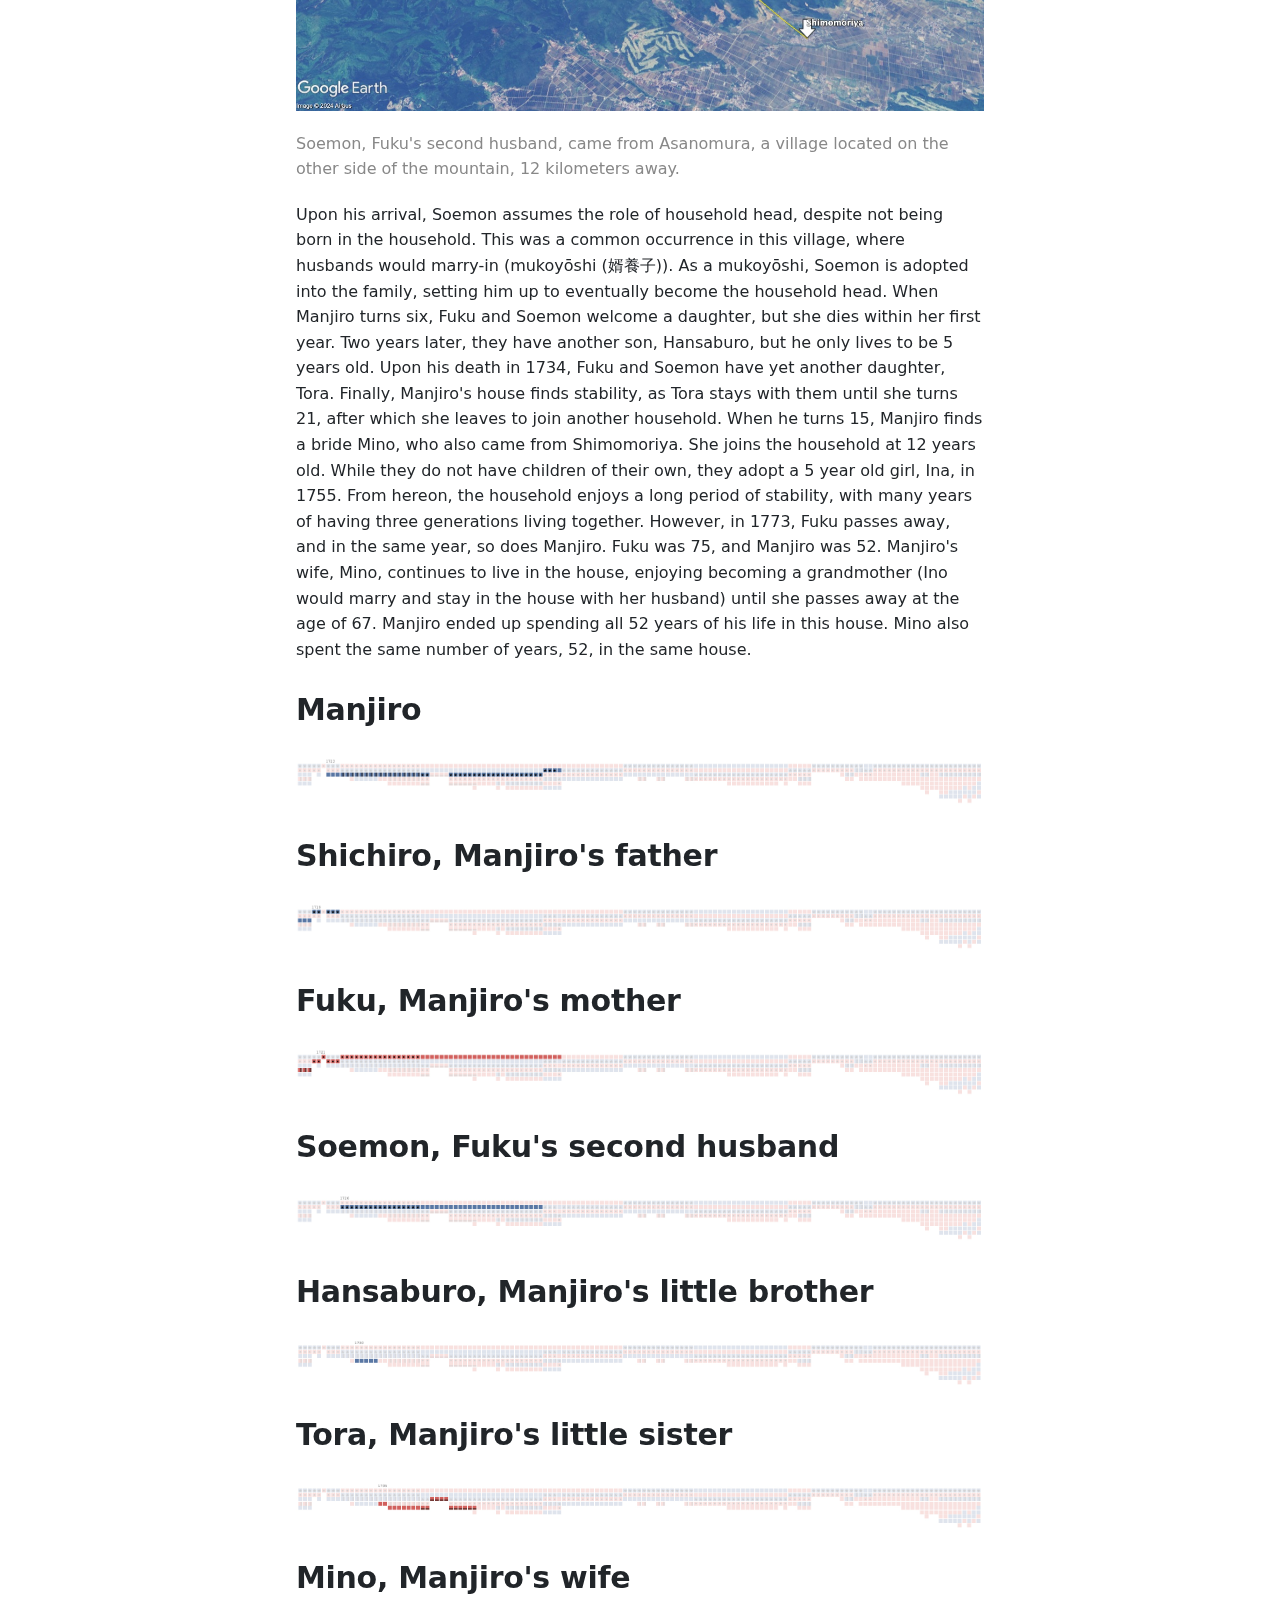
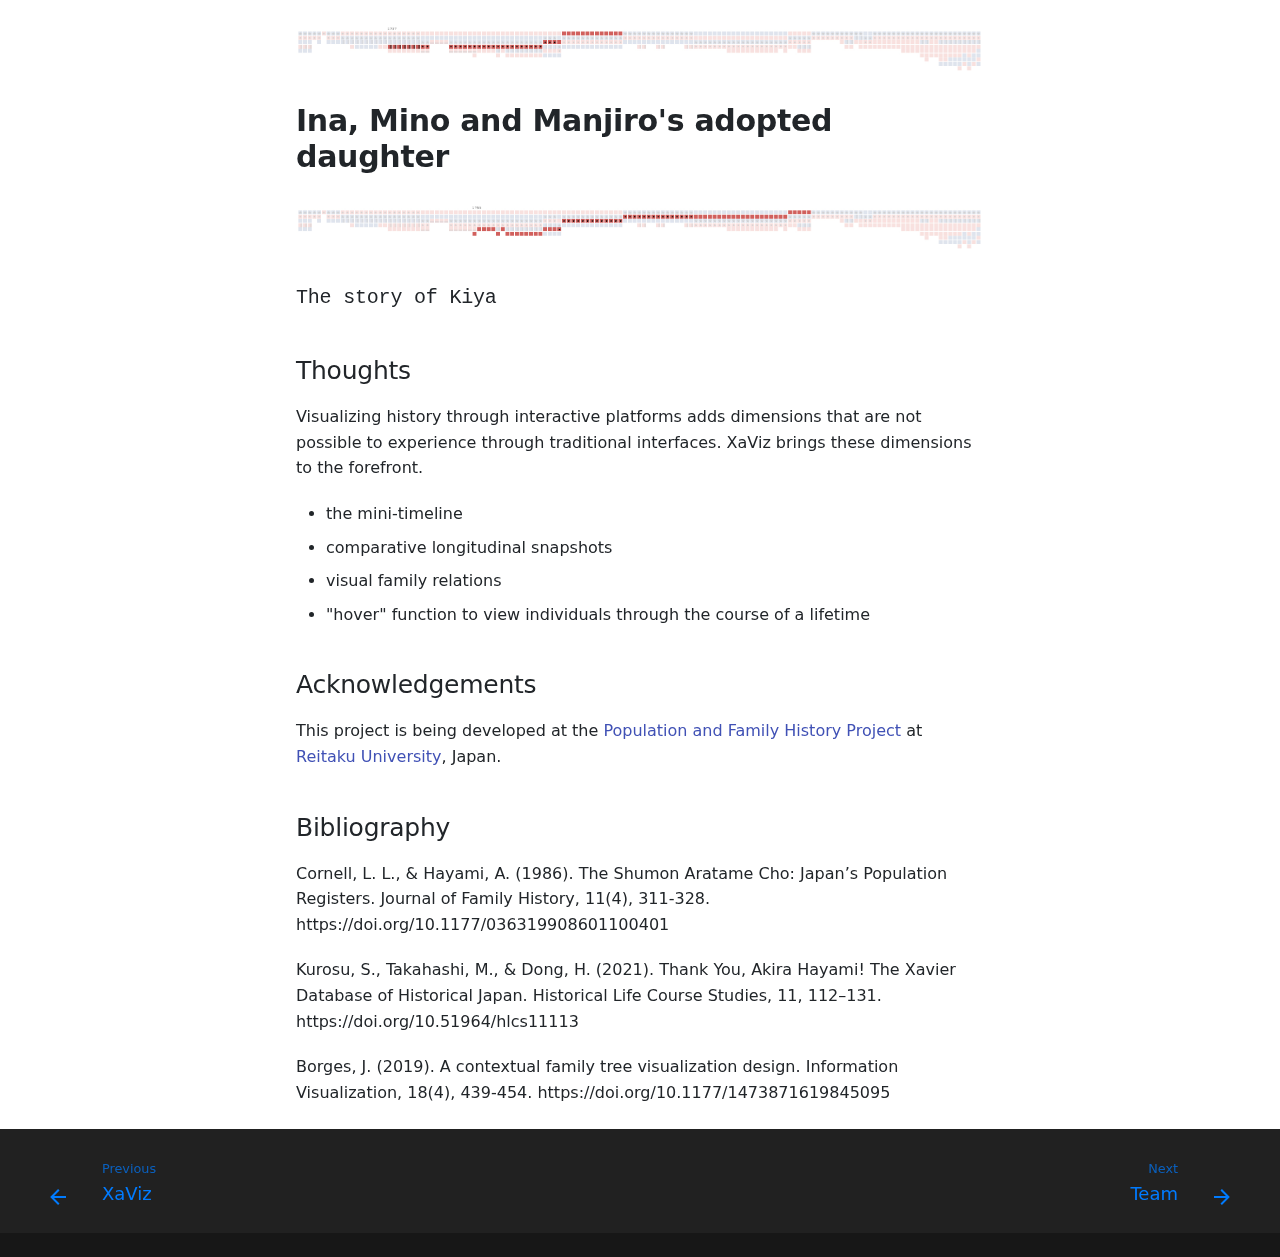
==== commit 5226c9c4: "about updates" ====
--- a/web/site/about/about/index.html
+++ b/web/site/about/about/index.html
@@ -930,7 +930,7 @@
 </span></p>
 <p>While the original intent of these documents was to abolish Christianity, it is uncertain as to whether or not it served to fulfill its purpose. Moreover, with little effort to centralize and/or standardize the collection process, the documents were deemed to have little value. The decentralized nature of the documents inevitably led to many documents being thrown away or lost entirely over the years (Cornell &amp; Hayami, 1986). What did survive—and a good portion managed to do so—have become a treasure-trove for historical demographers, allowing for an unprecedented view into population statistics in early modern Japan.</p>
 <h2 id="original-paper-microfilm-digital-visualization-kind-of">Original Paper → Microfilm → Digital → Visualization (kind of)</h2>
-<p>The process of converting analog information into digital data is never easy, often necessitating a painstaking phase of arduous manual data input. While modern technologies like OCR make automation possible, the nature of historical documents in their calligraphic state make this particular collection impossible for machine learning and automation. Fortunately, this archive was handled and digitized by a group of dedicated historians, led by Akira Hayami, founder of historical Japanese demography whose group collected, transcribed, and coded this registry into digital form. </p>
+<p>The process of converting analog information into digital data is never easy, often necessitating a painstaking phase of arduous manual data input. While modern technologies like OCR make automation possible, the nature of historical documents in their calligraphic state make this particular collection impossible for machine learning and automation. Fortunately, this archive was handled and digitized by a group of historical demographers, led by Akira Hayami, whose group collected, transcribed, and coded this registry into digital form. </p>
 <p><img alt="alt text" src="../../images/original%20shumon%20112.jpg" /></p>
 <p><span class = "caption">The original document for household #112 in Niita, year 1763 (Kurosu, et al., 2021)</span></p>
 <p>While the title to this section suggests that the original documents were converted to microfilm and then made digital, the actual process included several additional steps in between, one of which was a paper form called the Basic Data Sheet (BDS). The BDS was essentially an equivalent form of the original calligraphy entry, but in a tabular—but still manually entered—format shown below. </p>
@@ -1061,7 +1061,7 @@
 <li>"hover" function to view individuals through the course of a lifetime</li>
 </ul>
 <h2 id="acknowledgements">Acknowledgements</h2>
-<p>This project is being developed at the <a href="https://www.pfhp-japan.info/">Population and Family History Center</a> at <a href="https://www.reitaku-u.ac.jp/">Reitaku University</a>, Japan.</p>
+<p>This project is being developed at the <a href="https://www.fl.reitaku-u.ac.jp/pfhp/index-e.html">Population and Family History Project</a> at <a href="https://www.reitaku-u.ac.jp/">Reitaku University</a>, Japan.</p>
 <h2 id="bibliography">Bibliography</h2>
 <p>Cornell, L. L., &amp; Hayami, A. (1986). The Shumon Aratame Cho: Japan’s Population Registers. Journal of Family History, 11(4), 311-328. https://doi.org/10.1177/036319908601100401</p>
 <p>Kurosu, S., Takahashi, M., &amp; Dong, H. (2021). Thank You, Akira Hayami! The Xavier Database of
--- a/web/site/css/style.css
+++ b/web/site/css/style.css
@@ -104,6 +104,24 @@
 }
 .star{
 
+}
+.legend-key{
+    font-size: 0.6rem;
+    color: #777;
+}
+.legend-value{
+    font-size: 0.8rem;
+    color: #333;
+    font-weight: bolder;
+}
+.stats{
+    font-size: 0.6rem;
+    /* font-family: 'Courier New', Courier, monospace; */
+    margin: 10px;
+    border-radius: 2px;
+    padding: 5px;
+    background-color: #f0f0f0;
+    line-height: 25px;
 }
 .lifespan{
     font-size: 0.5rem;
